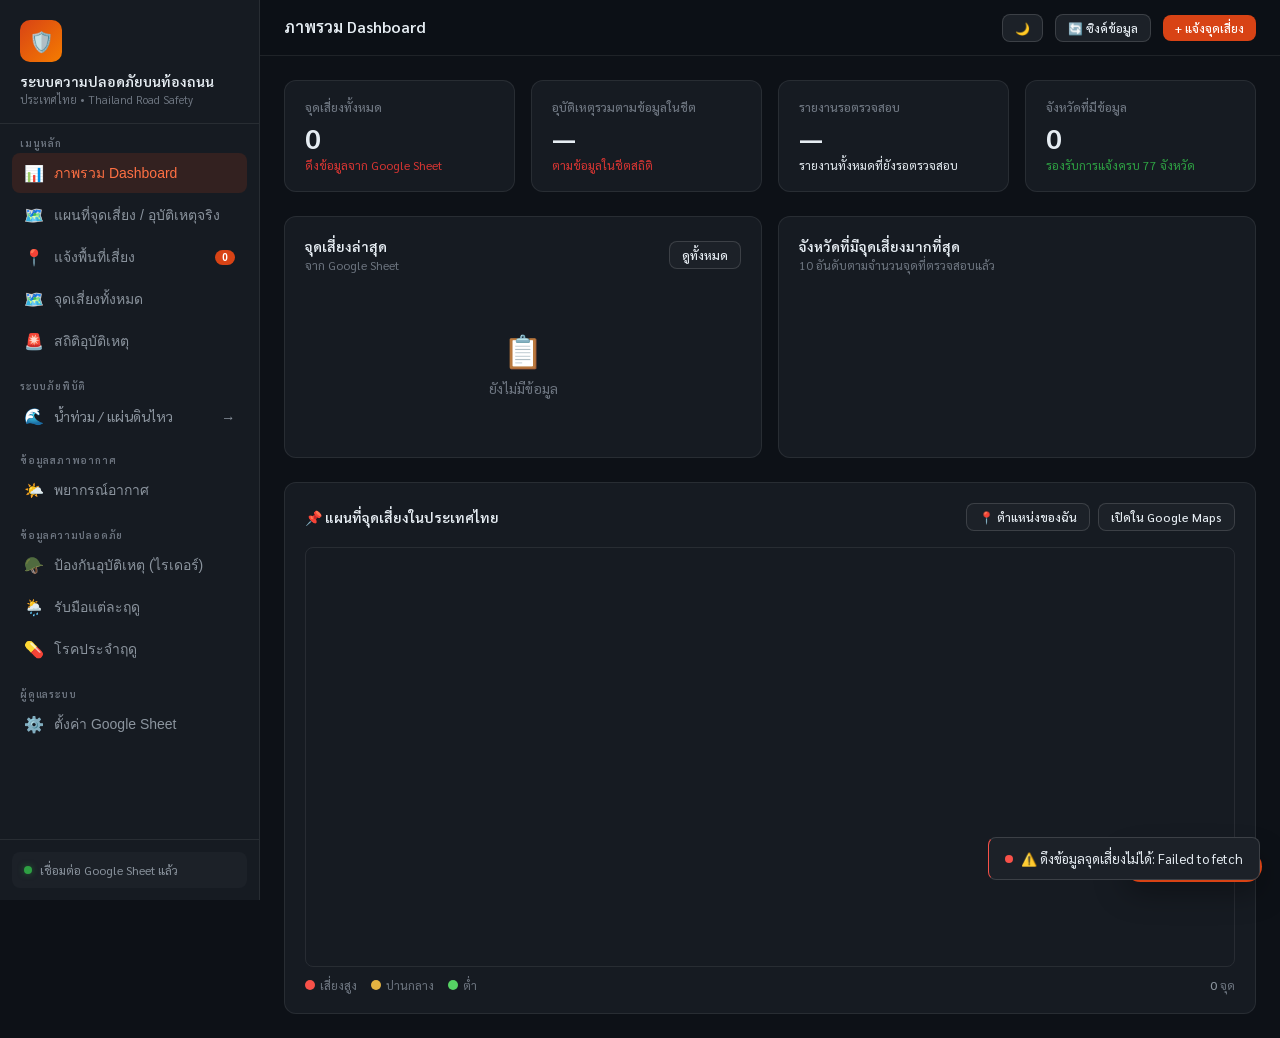
==== index.html @ 6d81f230 "Compact map layer panel and collapse it initially on phones" ====
<html lang="th">
<head>
<meta charset="UTF-8">
<meta name="referrer" content="strict-origin-when-cross-origin">
<meta name="viewport" content="width=device-width, initial-scale=1.0">
<title>ระบบความปลอดภัยบนท้องถนน - ประเทศไทย</title>

<!-- ===== PWA ===== -->
<link rel="manifest" href="manifest.json">
<meta name="theme-color" content="#D84315">
<meta name="mobile-web-app-capable" content="yes">
<link rel="icon" type="image/png" sizes="192x192" href="icon-192.png">
<link rel="icon" type="image/png" sizes="512x512" href="icon-512.png">
<!-- iOS: ทำให้เปิดแบบ standalone ไม่มีแถบ Safari -->
<meta name="apple-mobile-web-app-capable" content="yes">
<meta name="apple-mobile-web-app-status-bar-style" content="black-translucent">
<meta name="apple-mobile-web-app-title" content="Road Safety Thailand">
<link rel="apple-touch-icon" href="icon-192.png">

<link href="https://fonts.googleapis.com/css2?family=Noto+Sans+Thai:wght@300;400;500;600;700&family=Sarabun:wght@300;400;500;600;700&display=swap" rel="stylesheet">
<link rel="stylesheet" href="https://cdnjs.cloudflare.com/ajax/libs/leaflet/1.9.4/leaflet.min.css"/>
<script src="https://cdnjs.cloudflare.com/ajax/libs/leaflet/1.9.4/leaflet.min.js"></script>
<style>
  :root {
    --primary: #D84315;
    --primary-dark: #B71C1C;
    --primary-light: #FF7043;
    --accent: #F57C00;
    --accent-light: #FFB74D;
    --bg: #0D1117;
    --bg2: #161B22;
    --bg3: #1C2128;
    --bg4: #21262D;
    --border: rgba(255,255,255,0.08);
    --border2: rgba(255,255,255,0.14);
    --text: #E6EDF3;
    --text2: #8B949E;
    --text3: #6E7681;
    --success: #2EA043;
    --warning: #D29922;
    --danger: #DA3633;
    --info: #1F6FEB;
    --radius: 12px;
    --radius-sm: 8px;
    --shadow: 0 8px 32px rgba(0,0,0,0.4);
  }

  * { margin: 0; padding: 0; box-sizing: border-box; }

  body {
    font-family: 'Sarabun', 'Noto Sans Thai', sans-serif;
    background: var(--bg);
    color: var(--text);
    min-height: 100vh;
    font-size: 15px;
  }

  /* ===== SIDEBAR ===== */
  .sidebar {
    position: fixed;
    left: 0; top: 0; bottom: 0;
    width: 260px;
    background: var(--bg2);
    border-right: 1px solid var(--border);
    display: flex;
    flex-direction: column;
    z-index: 2000;
    transition: transform 0.3s;
  }

  .logo-area {
    padding: 20px 20px 16px;
    border-bottom: 1px solid var(--border);
  }

  .logo-icon {
    width: 42px; height: 42px;
    background: linear-gradient(135deg, var(--primary), var(--accent));
    border-radius: 10px;
    display: flex; align-items: center; justify-content: center;
    font-size: 20px;
    margin-bottom: 10px;
  }

  .logo-title {
    font-size: 14px;
    font-weight: 600;
    color: var(--text);
    line-height: 1.3;
  }

  .logo-sub {
    font-size: 11px;
    color: var(--text3);
    margin-top: 2px;
  }

  .nav-section {
    padding: 12px 12px 4px;
  }

  .nav-label {
    font-size: 10px;
    font-weight: 600;
    color: var(--text3);
    text-transform: uppercase;
    letter-spacing: 0.08em;
    padding: 0 8px;
    margin-bottom: 4px;
  }

  .nav-item {
    display: flex;
    align-items: center;
    gap: 10px;
    padding: 9px 12px;
    border-radius: var(--radius-sm);
    cursor: pointer;
    color: var(--text2);
    font-size: 14px;
    font-weight: 400;
    transition: all 0.15s;
    margin-bottom: 2px;
    border: none;
    background: none;
    width: 100%;
    text-align: left;
  }

  .nav-item:hover { background: var(--bg3); color: var(--text); }

  .nav-item.active {
    background: rgba(216, 67, 21, 0.15);
    color: var(--primary-light);
    font-weight: 500;
  }

  .nav-item .nav-icon { font-size: 16px; min-width: 20px; text-align: center; }

  .nav-badge {
    margin-left: auto;
    background: var(--primary);
    color: white;
    font-size: 10px;
    font-weight: 600;
    padding: 2px 7px;
    border-radius: 10px;
    min-width: 20px;
    text-align: center;
  }

  .sidebar-footer {
    margin-top: auto;
    padding: 12px;
    border-top: 1px solid var(--border);
  }

  .gs-status {
    display: flex;
    align-items: center;
    gap: 8px;
    padding: 10px 12px;
    background: var(--bg3);
    border-radius: var(--radius-sm);
    font-size: 12px;
    color: var(--text2);
  }

  .gs-dot {
    width: 8px; height: 8px;
    border-radius: 50%;
    background: var(--text3);
    flex-shrink: 0;
  }
  .gs-dot.connected { background: var(--success); box-shadow: 0 0 6px rgba(46,160,67,0.5); }
  .gs-dot.error { background: var(--danger); }

  /* ===== MAIN CONTENT ===== */
  .main {
    margin-left: 260px;
    min-height: 100vh;
    display: flex;
    flex-direction: column;
  }

  .topbar {
    position: sticky; top: 0;
    background: rgba(13,17,23,0.95);
    backdrop-filter: blur(8px);
    border-bottom: 1px solid var(--border);
    padding: 0 24px;
    height: 56px;
    display: flex;
    align-items: center;
    justify-content: space-between;
    z-index: 1000;
  }

  .page-title {
    font-size: 16px;
    font-weight: 600;
    color: var(--text);
  }

  .topbar-right {
    display: flex; align-items: center; gap: 12px;
  }

  .btn {
    display: inline-flex; align-items: center; gap: 6px;
    padding: 7px 16px;
    border-radius: var(--radius-sm);
    font-size: 13px;
    font-weight: 500;
    cursor: pointer;
    border: none;
    transition: all 0.15s;
    font-family: inherit;
    text-decoration: none;
  }

  .btn-primary {
    background: var(--primary);
    color: white;
  }
  .btn-primary:hover { background: var(--primary-dark); }

  .btn-secondary {
    background: var(--bg3);
    color: var(--text);
    border: 1px solid var(--border2);
  }
  .btn-secondary:hover { background: var(--bg4); }

  .btn-success {
    background: var(--success);
    color: white;
  }
  .btn-success:hover { background: #238636; }

  .btn-sm { padding: 5px 12px; font-size: 12px; }

  .content {
    flex: 1;
    padding: 24px;
  }

  /* ===== CARDS ===== */
  .card {
    background: var(--bg2);
    border: 1px solid var(--border);
    border-radius: var(--radius);
    padding: 20px;
  }

  .card-header {
    display: flex; align-items: center; justify-content: space-between;
    margin-bottom: 16px;
  }

  .card-title {
    font-size: 14px;
    font-weight: 600;
    color: var(--text);
  }

  .card-sub {
    font-size: 12px;
    color: var(--text3);
    margin-top: 2px;
  }

  /* ===== STAT CARDS ===== */
  .stat-grid {
    display: grid;
    grid-template-columns: repeat(4, 1fr);
    gap: 16px;
    margin-bottom: 24px;
  }

  .stat-card {
    background: var(--bg2);
    border: 1px solid var(--border);
    border-radius: var(--radius);
    padding: 18px 20px;
  }

  .stat-label {
    font-size: 12px;
    color: var(--text3);
    margin-bottom: 8px;
    font-weight: 500;
  }

  .stat-value {
    font-size: 28px;
    font-weight: 700;
    color: var(--text);
    line-height: 1;
    margin-bottom: 6px;
  }

  .stat-change {
    font-size: 12px;
    display: flex; align-items: center; gap: 4px;
  }

  .stat-change.up { color: var(--danger); }
  .stat-change.down { color: var(--success); }

  /* ===== TABLES ===== */
  .table-wrap { overflow-x: auto; }

  table {
    width: 100%;
    border-collapse: collapse;
    font-size: 13px;
  }

  thead tr {
    border-bottom: 1px solid var(--border2);
  }

  th {
    text-align: left;
    padding: 10px 12px;
    font-size: 11px;
    font-weight: 600;
    color: var(--text3);
    text-transform: uppercase;
    letter-spacing: 0.05em;
    white-space: nowrap;
  }

  td {
    padding: 12px 12px;
    border-bottom: 1px solid var(--border);
    color: var(--text2);
    vertical-align: middle;
  }

  tr:last-child td { border-bottom: none; }
  tr:hover td { background: rgba(255,255,255,0.02); }

  /* ===== BADGES ===== */
  .badge {
    display: inline-flex; align-items: center;
    padding: 3px 10px;
    border-radius: 20px;
    font-size: 11px;
    font-weight: 600;
  }

  .badge-danger { background: rgba(218,54,51,0.15); color: #F85149; }
  .badge-warning { background: rgba(210,153,34,0.15); color: #E3B341; }
  .badge-success { background: rgba(46,160,67,0.15); color: #56D364; }
  .badge-info { background: rgba(31,111,235,0.15); color: #58A6FF; }
  .badge-gray { background: rgba(255,255,255,0.08); color: var(--text2); }

  /* ===== FORMS ===== */
  .form-grid {
    display: grid;
    grid-template-columns: 1fr 1fr;
    gap: 16px;
  }

  .form-group { display: flex; flex-direction: column; gap: 6px; }
  .form-group.full { grid-column: 1 / -1; }

  label {
    font-size: 12px;
    font-weight: 600;
    color: var(--text2);
  }

  input, select, textarea {
    background: var(--bg3);
    border: 1px solid var(--border2);
    border-radius: var(--radius-sm);
    color: var(--text);
    padding: 9px 12px;
    font-size: 13px;
    font-family: inherit;
    outline: none;
    transition: border-color 0.15s;
  }

  input:focus, select:focus, textarea:focus {
    border-color: var(--primary-light);
  }

  input::placeholder, textarea::placeholder { color: var(--text3); }

  select option { background: var(--bg3); }

  textarea { resize: vertical; min-height: 80px; }

  /* ===== MAP LINK ===== */
  .map-link {
    display: inline-flex; align-items: center; gap: 4px;
    color: var(--info);
    font-size: 12px;
    text-decoration: none;
    cursor: pointer;
  }
  .map-link:hover { text-decoration: underline; }

  /* ===== TABS ===== */
  .tabs {
    display: flex; gap: 4px;
    border-bottom: 1px solid var(--border);
    margin-bottom: 20px;
  }

  .tab {
    padding: 8px 16px;
    font-size: 13px;
    font-weight: 500;
    color: var(--text3);
    cursor: pointer;
    border-bottom: 2px solid transparent;
    transition: all 0.15s;
    border: none;
    background: none;
    font-family: inherit;
    margin-bottom: -1px;
  }

  .tab:hover { color: var(--text2); }
  .tab.active { color: var(--primary-light); border-bottom-color: var(--primary-light); }

  /* ===== PAGE SECTIONS ===== */
  .section { display: none; }
  .section.active { display: block; }

  /* ===== WEATHER WIDGET ===== */
  .weather-grid {
    display: grid;
    grid-template-columns: 1fr 1fr;
    gap: 16px;
    margin-bottom: 24px;
  }

  .weather-main {
    background: linear-gradient(135deg, #1a3a6b 0%, #0d2340 100%);
    border: 1px solid rgba(88,166,255,0.2);
    border-radius: var(--radius);
    padding: 24px;
  }

  .weather-province {
    font-size: 12px;
    color: #58A6FF;
    margin-bottom: 4px;
    font-weight: 600;
  }

  .weather-temp {
    font-size: 52px;
    font-weight: 700;
    line-height: 1;
    margin-bottom: 4px;
  }

  .weather-desc {
    font-size: 14px;
    color: var(--text2);
    margin-bottom: 16px;
  }

  .weather-details {
    display: grid;
    grid-template-columns: repeat(3, 1fr);
    gap: 12px;
  }

  .weather-detail-item {
    background: rgba(255,255,255,0.06);
    border-radius: 8px;
    padding: 10px;
  }

  .wdi-label { font-size: 11px; color: var(--text3); margin-bottom: 4px; }
  .wdi-val { font-size: 16px; font-weight: 600; color: var(--text); }

  .forecast-card {
    background: var(--bg2);
    border: 1px solid var(--border);
    border-radius: var(--radius);
    padding: 20px;
  }

  .forecast-title {
    font-size: 13px; font-weight: 600; color: var(--text); margin-bottom: 14px;
  }

  .forecast-row {
    display: flex; align-items: center;
    padding: 8px 0;
    border-bottom: 1px solid var(--border);
    font-size: 13px;
    gap: 12px;
  }
  .forecast-row:last-child { border-bottom: none; }
  .forecast-day { width: 60px; color: var(--text2); font-weight: 500; }
  .forecast-icon { font-size: 18px; }
  .forecast-desc { flex: 1; color: var(--text3); font-size: 12px; }
  .forecast-temps { margin-left: auto; font-weight: 600; font-size: 13px; }
  .forecast-lo { color: var(--text3); font-weight: 400; margin-left: 6px; }

  /* ===== RISK LEVEL BARS ===== */
  .risk-bar-container {
    display: flex; align-items: center; gap: 12px;
    margin: 6px 0;
  }
  .risk-bar-label { font-size: 12px; color: var(--text2); min-width: 80px; }
  .risk-bar-track {
    flex: 1; height: 6px;
    background: var(--bg4);
    border-radius: 3px;
    overflow: hidden;
  }
  .risk-bar-fill {
    height: 100%;
    border-radius: 3px;
    transition: width 0.6s ease;
  }
  .risk-bar-val { font-size: 12px; font-weight: 600; color: var(--text2); min-width: 30px; text-align: right; }

  /* ===== PROVINCE FILTER ===== */
  .filter-row {
    display: flex; gap: 10px; align-items: center;
    margin-bottom: 16px;
    flex-wrap: wrap;
  }

  .filter-row select, .filter-row input {
    padding: 7px 12px;
    font-size: 13px;
  }

  /* ===== MODALS ===== */
  .modal-overlay {
    display: none;
    position: fixed; inset: 0;
    background: rgba(0,0,0,0.7);
    z-index: 3000;
    align-items: center;
    justify-content: center;
  }
  .modal-overlay.show { display: flex; }

  .modal {
    background: var(--bg2);
    border: 1px solid var(--border2);
    border-radius: var(--radius);
    padding: 28px;
    width: 90%;
    max-width: 560px;
    max-height: 90vh;
    overflow-y: auto;
  }

  .modal-title {
    font-size: 16px; font-weight: 600; color: var(--text);
    margin-bottom: 20px;
    display: flex; align-items: center; gap: 8px;
  }

  .modal-footer {
    display: flex; gap: 10px; justify-content: flex-end;
    margin-top: 20px; padding-top: 16px;
    border-top: 1px solid var(--border);
  }

  /* ===== SETUP ===== */
  .setup-card {
    max-width: 560px; margin: 60px auto;
    background: var(--bg2);
    border: 1px solid var(--border);
    border-radius: var(--radius);
    padding: 32px;
  }

  .setup-title { font-size: 20px; font-weight: 700; color: var(--text); margin-bottom: 6px; }
  .setup-sub { font-size: 14px; color: var(--text3); margin-bottom: 24px; }

  .setup-step {
    display: flex; gap: 12px;
    background: var(--bg3);
    border-radius: var(--radius-sm);
    padding: 14px;
    margin-bottom: 12px;
    font-size: 13px;
    color: var(--text2);
    line-height: 1.5;
  }

  .setup-step-num {
    min-width: 24px; height: 24px;
    background: var(--primary);
    border-radius: 50%;
    color: white;
    font-size: 12px;
    font-weight: 700;
    display: flex; align-items: center; justify-content: center;
  }

  /* ===== GRID LAYOUT ===== */
  .grid-2 { display: grid; grid-template-columns: 1fr 1fr; gap: 16px; }
  .grid-3 { display: grid; grid-template-columns: repeat(3, 1fr); gap: 16px; }

  /* ===== SEASON CARDS ===== */
  .season-grid {
    display: grid; grid-template-columns: repeat(3, 1fr); gap: 16px;
  }

  .season-card {
    border-radius: var(--radius);
    padding: 20px;
    border: 1px solid;
    position: relative;
    overflow: hidden;
  }

  .season-card::before {
    content: '';
    position: absolute;
    top: -20px; right: -20px;
    width: 80px; height: 80px;
    border-radius: 50%;
    opacity: 0.12;
  }

  .season-card.hot { border-color: rgba(255,87,34,0.3); background: rgba(255,87,34,0.05); }
  .season-card.hot::before { background: #FF5722; }

  .season-card.rain { border-color: rgba(33,150,243,0.3); background: rgba(33,150,243,0.05); }
  .season-card.rain::before { background: #2196F3; }

  .season-card.cold { border-color: rgba(158,198,255,0.3); background: rgba(158,198,255,0.05); }
  .season-card.cold::before { background: #90CAF9; }

  .season-icon { font-size: 28px; margin-bottom: 10px; }
  .season-name { font-size: 16px; font-weight: 700; margin-bottom: 4px; }
  .season-months { font-size: 12px; color: var(--text3); margin-bottom: 14px; }
  .season-tips { list-style: none; }
  .season-tips li {
    font-size: 13px; color: var(--text2);
    padding: 4px 0;
    display: flex; align-items: flex-start; gap: 6px;
  }
  .season-tips li::before { content: '›'; color: var(--accent-light); flex-shrink: 0; font-weight: 700; }

  /* ===== DISEASE CARDS ===== */
  .disease-list { display: flex; flex-direction: column; gap: 12px; }

  .disease-item {
    background: var(--bg3);
    border: 1px solid var(--border);
    border-radius: var(--radius-sm);
    padding: 14px 16px;
    display: flex; gap: 14px; align-items: flex-start;
  }

  .disease-icon {
    font-size: 24px;
    min-width: 36px;
    text-align: center;
  }

  .disease-name { font-size: 14px; font-weight: 600; color: var(--text); margin-bottom: 4px; }
  .disease-desc { font-size: 12px; color: var(--text3); line-height: 1.5; margin-bottom: 8px; }
  .disease-pills { display: flex; gap: 6px; flex-wrap: wrap; }
  .disease-pill {
    font-size: 11px;
    padding: 2px 9px;
    border-radius: 20px;
    font-weight: 500;
  }
  .dp-prevent { background: rgba(46,160,67,0.12); color: #56D364; }
  .dp-treat { background: rgba(31,111,235,0.12); color: #58A6FF; }

  /* ===== PREVENTION ===== */
  .prevention-grid {
    display: grid; grid-template-columns: repeat(2, 1fr); gap: 16px;
  }

  .prevention-card {
    background: var(--bg3);
    border: 1px solid var(--border);
    border-radius: var(--radius);
    padding: 18px;
  }

  .prev-icon { font-size: 28px; margin-bottom: 10px; }
  .prev-title { font-size: 14px; font-weight: 600; color: var(--text); margin-bottom: 10px; }
  .prev-list { list-style: none; }
  .prev-list li {
    font-size: 13px; color: var(--text2); padding: 4px 0;
    border-bottom: 1px solid var(--border);
    display: flex; gap: 8px; align-items: flex-start;
  }
  .prev-list li:last-child { border-bottom: none; }
  .prev-list li span { flex: 1; }

  /* ===== LOADING / TOAST ===== */
  .toast {
    position: fixed; bottom: 20px; right: 20px;
    background: var(--bg3);
    border: 1px solid var(--border2);
    border-radius: var(--radius-sm);
    padding: 12px 16px;
    font-size: 13px;
    z-index: 9999;
    display: flex; align-items: center; gap: 8px;
    animation: toastIn 0.3s ease;
    max-width: 320px;
  }

  @keyframes toastIn {
    from { opacity: 0; transform: translateY(20px); }
    to { opacity: 1; transform: translateY(0); }
  }

  .config-area {
    background: var(--bg3);
    border: 1px solid var(--border);
    border-radius: var(--radius-sm);
    padding: 14px 16px;
    margin-bottom: 16px;
    font-size: 13px;
    color: var(--text2);
  }

  .config-area code {
    background: var(--bg4);
    padding: 2px 6px;
    border-radius: 4px;
    font-family: monospace;
    font-size: 12px;
    color: var(--accent-light);
  }

  .divider {
    height: 1px;
    background: var(--border);
    margin: 20px 0;
  }

  /* ===== RESPONSIVE ===== */
  @media (max-width: 900px) {
    .sidebar { transform: translateX(-100%); }
    .sidebar.open { transform: translateX(0); }
    .main { margin-left: 0; }
    .stat-grid { grid-template-columns: repeat(2,1fr); }
    .season-grid { grid-template-columns: 1fr; }
    .prevention-grid { grid-column: 1fr; }
    .weather-grid { grid-template-columns: 1fr; }
    .form-grid { grid-template-columns: 1fr; }
    .grid-2 { grid-template-columns: 1fr; }
  }

  @media (max-width: 600px) {
    .stat-grid { grid-template-columns: 1fr 1fr; }
    .content { padding: 16px; }
  }

  .empty-state {
    text-align: center;
    padding: 40px;
    color: var(--text3);
  }
  .empty-state .ei { font-size: 32px; margin-bottom: 8px; }
  .empty-state .et { font-size: 14px; }

  .risk-high { color: #F85149; }
  .risk-med { color: #E3B341; }
  .risk-low { color: #56D364; }

  .img-placeholder {
    width: 100%; height: 120px;
    background: var(--bg4);
    border-radius: var(--radius-sm);
    display: flex; align-items: center; justify-content: center;
    color: var(--text3);
    font-size: 12px;
    border: 1px dashed var(--border2);
    cursor: pointer;
    transition: background 0.15s;
  }
  .img-placeholder:hover { background: var(--bg3); }

  .api-note {
    background: rgba(31,111,235,0.08);
    border: 1px solid rgba(88,166,255,0.2);
    border-radius: var(--radius-sm);
    padding: 12px 14px;
    font-size: 12px;
    color: #58A6FF;
    margin-bottom: 16px;
    line-height: 1.6;
  }

  .hamburger {
    display: none;
    background: none;
    border: none;
    color: var(--text);
    font-size: 20px;
    cursor: pointer;
    padding: 4px 8px;
  }

  /* ===== LEAFLET OVERRIDES ===== */
  .leaflet-container { background: #1a2332 !important; font-family: 'Sarabun', sans-serif !important; }
  .leaflet-control-zoom a { background: var(--bg2) !important; color: var(--text2) !important; border-color: var(--border2) !important; }
  .leaflet-control-zoom a:hover { background: var(--bg3) !important; color: var(--text) !important; }
  .leaflet-control-attribution { background: rgba(13,17,23,0.7) !important; color: var(--text3) !important; font-size: 10px !important; }
  .leaflet-popup-content-wrapper { background: var(--bg2) !important; border: 1px solid var(--border2) !important; border-radius: var(--radius-sm) !important; box-shadow: none !important; color: var(--text2) !important; }
  .leaflet-popup-tip-container { display: none; }
  .leaflet-control-layers { background: var(--bg2) !important; border: 1px solid var(--border2) !important; color: var(--text) !important; }
  .leaflet-control-layers-toggle { filter: invert(0.85); }
  .leaflet-control-layers label { color: var(--text2) !important; font-size: 12px !important; }

  @keyframes rptSpin { to { transform: rotate(360deg); } }

  @media (max-width: 900px) { .hamburger { display: flex; } }

  /* ===== LIGHT THEME ===== */
  body.light-theme {
    --bg: #F4F5F7;
    --bg2: #FFFFFF;
    --bg3: #F0F1F4;
    --bg4: #E6E8EC;
    --border: rgba(15,20,25,0.09);
    --border2: rgba(15,20,25,0.15);
    --text: #1C2128;
    --text2: #57606A;
    --text3: #7A828C;
  }
  body.light-theme .leaflet-container { background: #E9ECEF !important; }
  body.light-theme .topbar { background: rgba(244,245,247,0.95) !important; }

  /* ===== ACCIDENTS LOADING STATE ===== */
  .skeleton {
    background: linear-gradient(90deg, var(--bg3) 25%, var(--bg4) 50%, var(--bg3) 75%);
    background-size: 200% 100%;
    animation: shimmer 1.5s infinite;
    border-radius: 4px;
    height: 16px;
  }
  @keyframes shimmer {
    0% { background-position: 200% 0; }
    100% { background-position: -200% 0; }
  }
body.incident-map-active .content {padding:0}
body.incident-map-active {overflow:hidden}
#page-incidentmap {position:relative;height:calc(100dvh - 56px)}
#incidentMap {height:100%;width:100%;background:var(--bg3)}
.incident-panel {position:absolute;top:12px;right:12px;width:310px;max-width:calc(100% - 70px);max-height:calc(100% - 30px);overflow:auto;z-index:800;background:var(--bg2);color:var(--text);border:1px solid var(--border2);border-radius:12px;padding:14px;box-shadow:var(--shadow);font-size:13px}
.incident-panel summary {cursor:pointer;font-weight:600;padding:4px 0}
.incident-panel label {display:block;margin:14px 0;cursor:pointer}
.incident-panel input {margin-right:8px;accent-color:var(--primary)}
.incident-panel p {font-size:12px;line-height:1.6;margin:8px 0;color:var(--text2)}
.incident-panel button {margin:3px 0}
.incident-pin {width:36px;height:36px;border:3px solid white;border-radius:50%;display:grid;place-items:center;font:bold 14px Sarabun,sans-serif;box-shadow:0 2px 8px #0008}
.incident-swatch {display:inline-block;width:12px;height:12px;border:1px solid #999;border-radius:50%;margin-right:6px}
.incident-popup {font-family:Sarabun,sans-serif;max-height:320px;overflow:auto;color:#161b22}
.incident-popup p {margin:8px 0;white-space:pre-wrap;overflow-wrap:anywhere}
.incident-popup details {border-top:1px solid #ddd;padding:8px 0}
.incident-popup summary {cursor:pointer;font-weight:600}
.incident-panel:not([open]){width:fit-content;padding:8px 12px}
.incident-panel:not([open])>summary{white-space:nowrap}
@media(max-width:600px){
body.incident-map-active .topbar-right .btn-primary{display:none}
.incident-panel{top:8px;right:8px;width:230px;padding:10px;max-height:45dvh}
.incident-panel summary{font-size:13px}
.incident-panel label{display:flex;align-items:center;min-height:44px;margin:2px 0;font-size:12px}
.incident-panel input{flex-shrink:0}
.incident-panel p{font-size:11px;margin:5px 0}
.incident-panel .btn{font-size:12px;padding:8px 10px}
.incident-panel:not([open]){padding:6px 10px}
}


.community-dialog{width:min(560px,calc(100% - 24px));max-height:88dvh;overflow:auto;border:1px solid var(--border2);border-radius:16px;padding:20px;background:var(--bg2);color:var(--text);box-shadow:var(--shadow)}
.community-dialog::backdrop{background:#0008}.community-heading{display:flex;align-items:center;justify-content:space-between;gap:12px}.community-heading h2{font-size:20px;margin:0}.community-heading button{background:transparent;border:0;color:inherit;font-size:22px;cursor:pointer}
.community-dialog p{font-size:13px;line-height:1.6}.community-dialog label{display:block;margin:12px 0;font-size:14px}.community-dialog input,.community-dialog select,.community-dialog textarea{width:100%;box-sizing:border-box;padding:10px;border:1px solid var(--border2);border-radius:8px;background:var(--bg3);color:var(--text);font:inherit;margin-top:5px}.community-dialog textarea{min-height:75px;resize:vertical}.community-grid{display:grid;grid-template-columns:1fr 1fr;gap:12px}
#roadChatLaunch{position:fixed;right:18px;bottom:18px;z-index:900;border-radius:30px;box-shadow:var(--shadow)}.chat-dialog{width:min(420px,calc(100% - 24px))}#roadChatMessages{height:240px;overflow:auto;margin:12px 0;padding:10px;background:var(--bg3);border-radius:10px}.chat-message{border-bottom:1px solid var(--border2);padding:10px 0;white-space:pre-wrap;overflow-wrap:anywhere}.chat-message small{display:block;color:var(--text2)}

</style>

<script>
window.IS_GAS = (typeof google !== 'undefined' && !!google.script);

function apiGet(sheetName) {
  return new Promise((resolve, reject) => {
    if (window.IS_GAS) {
      google.script.run
        .withSuccessHandler(r => {
          try { resolve(typeof r === 'string' ? JSON.parse(r) : r); }
          catch(e) { reject(e); }
        })
        .withFailureHandler(err => reject(err))
        .apiGetData(sheetName || 'zones');
    } else {
      const url = (localStorage.getItem('gsUrl') || DEFAULT_GS_URL || '').trim();
      if (!url) return reject(new Error('No API URL set'));
      fetch(url + '?sheet=' + (sheetName || 'zones'))
        .then(r => r.json()).then(resolve).catch(reject);
    }
  });
}

function apiPost(payload) {
  if (['localhost', '127.0.0.1'].includes(location.hostname) || location.protocol === 'file:') {
    return Promise.reject(new Error('โหมดทดสอบในเครื่อง: ปิดการส่งข้อมูลจริง'));
  }
  return new Promise((resolve, reject) => {
    if (window.IS_GAS) {
      google.script.run
        .withSuccessHandler(r => {
          try { resolve(typeof r === 'string' ? JSON.parse(r) : r); }
          catch(e) { reject(e); }
        })
        .withFailureHandler(err => reject(err))
        .apiPostReport(JSON.stringify(payload));
    } else {
      const url = (localStorage.getItem('gsUrl') || DEFAULT_GS_URL || '').trim();
      if (!url) return reject(new Error('No API URL set'));
      fetch(url, {
        method: 'POST',
        body: JSON.stringify(payload),
        redirect: 'follow',
        headers: { 'Content-Type': 'text/plain;charset=utf-8' }
      })
        .then(r => r.json()).then(resolve).catch(reject);
    }
  });
}
</script>
</head>
<body>
<script>
if (location.protocol === 'file:') {
  window.addEventListener('DOMContentLoaded', () => {
    const note=document.createElement('div');
    note.textContent='กรุณาเปิดผ่าน START-PREVIEW.cmd ในชุดไฟล์ทดสอบ เพื่อให้แผนที่ส่งที่อยู่เว็บต้นทางได้';
    note.style.cssText='position:fixed;bottom:0;left:0;right:0;z-index:10000;padding:16px;background:#7c2d12;color:white;text-align:center';
    document.body.appendChild(note);
  });
}
</script>

<!-- SIDEBAR -->
<aside class="sidebar" id="sidebar">
  <div class="logo-area">
    <div class="logo-icon">🛡️</div>
    <div class="logo-title">ระบบความปลอดภัยบนท้องถนน</div>
    <div class="logo-sub">ประเทศไทย • Thailand Road Safety</div>
  </div>

  <div class="nav-section">
    <div class="nav-label">เมนูหลัก</div>
    <button class="nav-item active" onclick="showPage('dashboard')">
      <span class="nav-icon">📊</span> ภาพรวม Dashboard
    </button>
    <button class="nav-item" onclick="showPage('incidentmap')"><span class="nav-icon">🗺️</span> แผนที่จุดเสี่ยง / อุบัติเหตุจริง</button>
    <button class="nav-item" onclick="showPage('report')">
      <span class="nav-icon">📍</span> แจ้งพื้นที่เสี่ยง
      <span class="nav-badge" id="pendingBadge">0</span>
    </button>
    <button class="nav-item" onclick="showPage('zones')">
      <span class="nav-icon">🗺️</span> จุดเสี่ยงทั้งหมด
    </button>
    <button class="nav-item" onclick="showPage('accidents')">
      <span class="nav-icon">🚨</span> สถิติอุบัติเหตุ
    </button>
  </div>

  <div class="nav-section">
    <div class="nav-label">ระบบภัยพิบัติ</div>
    <a class="nav-item" href="disaster/index.html" style="text-decoration:none" id="disasterLink">
      <span class="nav-icon" aria-hidden="true">🌊</span> น้ำท่วม / แผ่นดินไหว
      <span aria-hidden="true" style="margin-left:auto">→</span>
    </a>
  </div>

  <div class="nav-section">
    <div class="nav-label">ข้อมูลสภาพอากาศ</div>
    <button class="nav-item" onclick="showPage('weather')">
      <span class="nav-icon">🌤️</span> พยากรณ์อากาศ
    </button>
  </div>

  <div class="nav-section">
    <div class="nav-label">ข้อมูลความปลอดภัย</div>
    <button class="nav-item" onclick="showPage('prevention')">
      <span class="nav-icon">🪖</span> ป้องกันอุบัติเหตุ (ไรเดอร์)
    </button>
    <button class="nav-item" onclick="showPage('seasons')">
      <span class="nav-icon">🌦️</span> รับมือแต่ละฤดู
    </button>
    <button class="nav-item" onclick="showPage('disease')">
      <span class="nav-icon">💊</span> โรคประจำฤดู
    </button>
  </div>

  <div class="nav-section">
    <div class="nav-label">ผู้ดูแลระบบ</div>
    <button class="nav-item" onclick="showPage('settings')">
      <span class="nav-icon">⚙️</span> ตั้งค่า Google Sheet
    </button>
  </div>

  <div class="sidebar-footer">
    <div class="gs-status">
      <div class="gs-dot" id="gsDot"></div>
      <span id="gsStatusText">ยังไม่ได้เชื่อมต่อ Google Sheet</span>
    </div>
  </div>
</aside>

<!-- MAIN -->
<div class="main">
  <header class="topbar">
    <div style="display:flex;align-items:center;gap:12px">
      <button class="hamburger" onclick="toggleSidebar()">☰</button>
      <div style="display:flex;flex-direction:column;line-height:1.3">
        <span class="page-title" id="pageTitle">ภาพรวม Dashboard</span>
        <span id="lastSyncTime" style="font-size:10px;color:var(--text3)"></span>
      </div>
    </div>
    <div class="topbar-right">
      <button class="btn btn-secondary btn-sm" id="themeToggleBtn" onclick="toggleTheme()" title="สลับธีมสว่าง/มืด">🌙</button>
      <button class="btn btn-secondary btn-sm" id="pwaInstallBtn" onclick="installPWA()" style="display:none">📲 ติดตั้งแอป</button>
      <button class="btn btn-secondary btn-sm" onclick="syncData()">🔄 ซิงค์ข้อมูล</button>
      <button class="btn btn-primary btn-sm" onclick="showPage('report')">+ แจ้งจุดเสี่ยง</button>
    </div>
  </header>

  <div class="content">

<div class="section" id="page-incidentmap">
  <div id="incidentMap" aria-label="แผนที่จุดเสี่ยงและอุบัติเหตุจริง"></div>
  <details class="incident-panel" id="incidentLayerPanel" open>
    <summary>🗂️ ชั้นข้อมูล</summary>
    <label><input type="checkbox" id="incidentZonesToggle" checked onchange="renderIncidentMap()"> รายงานจุดเสี่ยง <span id="incidentZoneCount">0</span> จุด</label>
    <label><input type="checkbox" id="incidentEventsToggle" checked onchange="renderIncidentMap()"> อุบัติเหตุจริง <span id="incidentEventCount">0</span> ครั้ง</label>
    <button class="btn btn-primary" onclick="openIncidentEntry()">➕ บันทึกอุบัติเหตุจริง</button>
    <p id="incidentStatus" role="status">ยังไม่ได้โหลดข้อมูลอุบัติเหตุ</p>
    <button class="btn btn-secondary btn-sm" onclick="loadIncidentEvents()">🔄 โหลดอุบัติเหตุใหม่</button>
    <button class="btn btn-secondary btn-sm" onclick="fitIncidentMap()">ดูทุกจุดที่เปิดอยู่</button>
    <details style="margin-top:12px"><summary>สีระดับการบาดเจ็บ</summary><div id="incidentLegend"></div></details>
    <p style="margin-top:12px">หมุดกลม = อุบัติเหตุจริง ตัวเลข = จำนวนครั้ง<br>สี = ระดับสูงสุดของจุดนั้น<br>หมุดหยดน้ำ = รายงานจุดเสี่ยง</p>
    <p>จุดอุบัติเหตุรวมด้วยรหัสจุดเดียวกัน หรือพิกัดตรงกันเมื่อไม่มีรหัส ไม่รวมจุดใกล้กันโดยอัตโนมัติ</p>
  </details>
</div>

    <!-- ===== DASHBOARD ===== -->
    <div class="section active" id="page-dashboard">
      <div class="stat-grid">
        <div class="stat-card">
          <div class="stat-label">จุดเสี่ยงทั้งหมด</div>
          <div class="stat-value" id="totalZones">—</div>
          <div class="stat-change up" id="statZonesChange">ดึงข้อมูลจาก Google Sheet</div>
        </div>
        <div class="stat-card">
          <div class="stat-label">อุบัติเหตุรวมตามข้อมูลในชีต</div>
          <div class="stat-value" id="totalAccidents">—</div>
          <div class="stat-change up">ตามข้อมูลในชีตสถิติ</div>
        </div>
        <div class="stat-card">
          <div class="stat-label">รายงานรอตรวจสอบ</div>
          <div class="stat-value" id="pendingCount">—</div>
          <div class="stat-change">รายงานทั้งหมดที่ยังรอตรวจสอบ</div>
        </div>
        <div class="stat-card">
          <div class="stat-label">จังหวัดที่มีข้อมูล</div>
          <div class="stat-value" id="provinceDataCount">—</div>
          <div class="stat-change down">รองรับการแจ้งครบ 77 จังหวัด</div>
        </div>
      </div>

      <div class="grid-2" style="margin-bottom:24px">
        <div class="card">
          <div class="card-header">
            <div>
              <div class="card-title">จุดเสี่ยงล่าสุด</div>
              <div class="card-sub">จาก Google Sheet</div>
            </div>
            <button class="btn btn-secondary btn-sm" onclick="showPage('zones')">ดูทั้งหมด</button>
          </div>
          <div id="recentZonesList">
            <div class="empty-state">
              <div class="ei">📋</div>
              <div class="et">กำลังโหลดข้อมูล...</div>
            </div>
          </div>
        </div>

        <div class="card">
          <div class="card-header">
            <div>
              <div class="card-title">จังหวัดที่มีจุดเสี่ยงมากที่สุด</div>
              <div class="card-sub">10 อันดับตามจำนวนจุดที่ตรวจสอบแล้ว</div>
            </div>
          </div>
          <div id="riskBars">
            <div id="riskBarsContent"></div>
          </div>
        </div>
      </div>

      <div class="card">
        <div class="card-header">
          <div class="card-title">📌 แผนที่จุดเสี่ยงในประเทศไทย</div>
          <div style="display:flex;gap:8px;flex-wrap:wrap">
            <button class="btn btn-secondary btn-sm" onclick="locateMeOnDashboard()" id="dashLocateBtn">📍 ตำแหน่งของฉัน</button>
            <button class="btn btn-secondary btn-sm" onclick="openAllZonesInMaps()">เปิดใน Google Maps</button>
          </div>
        </div>
        <div style="position:relative;height:420px;border-radius:var(--radius-sm);overflow:hidden;border:1px solid var(--border)">
          <div id="dashboardMap" style="width:100%;height:100%"></div>
          <div id="dashboardMapEmpty" style="display:none;position:absolute;inset:0;background:rgba(13,17,23,0.85);align-items:center;justify-content:center;flex-direction:column;color:var(--text3);font-size:13px;text-align:center;padding:20px">
            <span style="font-size:36px;margin-bottom:8px">🗺️</span>
            <div>ยังไม่มีจุดเสี่ยงที่ตรวจสอบแล้ว</div>
            <div style="font-size:11px;margin-top:4px">เปลี่ยนสถานะใน Sheet "จุดเสี่ยง" เป็น "ตรวจสอบแล้ว"</div>
          </div>
        </div>
        <div style="margin-top:10px;display:flex;gap:14px;font-size:12px;color:var(--text3);align-items:center;flex-wrap:wrap">
          <span style="display:flex;align-items:center;gap:5px"><span style="width:10px;height:10px;border-radius:50%;background:#F85149"></span>เสี่ยงสูง</span>
          <span style="display:flex;align-items:center;gap:5px"><span style="width:10px;height:10px;border-radius:50%;background:#E3B341"></span>ปานกลาง</span>
          <span style="display:flex;align-items:center;gap:5px"><span style="width:10px;height:10px;border-radius:50%;background:#56D364"></span>ต่ำ</span>
          <span style="margin-left:auto"><span id="dashboardMapCount" style="font-weight:500;color:var(--text2)">0</span> จุด</span>
        </div>
      </div>
    </div>

    <!-- ===== REPORT FORM ===== -->
    <div class="section" id="page-report">
      <div style="max-width:700px">

        <div id="draftBanner" style="display:none;background:rgba(245,124,0,0.1);border:1px solid rgba(245,124,0,0.3);border-radius:var(--radius-sm);padding:10px 14px;margin-bottom:14px;font-size:13px;color:#FFB74D;align-items:center;gap:10px">
          <span>📝</span>
          <span style="flex:1">พบข้อมูลที่กรอกค้างไว้ก่อนหน้า — ต้องการกู้คืนไหม?</span>
          <button onclick="restoreDraft()" style="background:rgba(245,124,0,0.2);border:1px solid rgba(245,124,0,0.4);color:#FFB74D;padding:4px 12px;border-radius:5px;cursor:pointer;font-size:12px;font-family:inherit;font-weight:500">กู้คืน</button>
          <button onclick="discardDraft()" style="background:none;border:none;color:var(--text3);cursor:pointer;font-size:18px;line-height:1;padding:0 2px">×</button>
        </div>

        <div style="display:flex;align-items:center;gap:0;margin-bottom:18px">
          <div class="step-item" id="step1" style="display:flex;align-items:center;gap:8px;flex:1">
            <div id="step1Dot" style="width:28px;height:28px;border-radius:50%;background:var(--primary);display:flex;align-items:center;justify-content:center;font-size:12px;font-weight:700;color:white;flex-shrink:0;transition:all 0.2s">1</div>
            <div>
              <div style="font-size:12px;font-weight:600;color:var(--text)">เลือกตำแหน่ง</div>
              <div id="step1Sub" style="font-size:11px;color:var(--text3)">ยังไม่เลือก</div>
            </div>
          </div>
          <div style="flex:1;height:1px;background:var(--border2);margin:0 8px;max-width:40px"></div>
          <div style="display:flex;align-items:center;gap:8px;flex:1">
            <div id="step2Dot" style="width:28px;height:28px;border-radius:50%;background:var(--bg4);border:1px solid var(--border2);display:flex;align-items:center;justify-content:center;font-size:12px;font-weight:700;color:var(--text3);flex-shrink:0;transition:all 0.2s">2</div>
            <div>
              <div style="font-size:12px;font-weight:600;color:var(--text2)">รายละเอียด</div>
              <div id="step2Sub" style="font-size:11px;color:var(--text3)">กรอกข้อมูล</div>
            </div>
          </div>
          <div style="flex:1;height:1px;background:var(--border2);margin:0 8px;max-width:40px"></div>
          <div style="display:flex;align-items:center;gap:8px;flex:1">
            <div id="step3Dot" style="width:28px;height:28px;border-radius:50%;background:var(--bg4);border:1px solid var(--border2);display:flex;align-items:center;justify-content:center;font-size:12px;font-weight:700;color:var(--text3);flex-shrink:0;transition:all 0.2s">3</div>
            <div>
              <div style="font-size:12px;font-weight:600;color:var(--text2)">รูปภาพ</div>
              <div id="step3Sub" style="font-size:11px;color:var(--text3)">ไม่บังคับ</div>
            </div>
          </div>
        </div>

        <div class="api-note" style="margin-bottom:16px">
          💡 กด <strong>ตำแหน่งของฉัน</strong> เพื่อใช้ GPS อัตโนมัติ หรือ <strong>คลิกบนแผนที่</strong> เพื่อเลือกจุด — ระบบดึงที่อยู่ให้อัตโนมัติ
        </div>

        <div class="card" style="padding:0;margin-bottom:16px;overflow:hidden">
          <div style="padding:14px 18px 12px;border-bottom:1px solid var(--border);display:flex;align-items:center;justify-content:space-between;flex-wrap:wrap;gap:10px">
            <div style="font-size:13px;font-weight:600;color:var(--text);display:flex;align-items:center;gap:7px">
              <span style="width:6px;height:6px;background:var(--primary-light);border-radius:50%;display:inline-block"></span>
              ตำแหน่งจุดเสี่ยง <span style="font-size:11px;color:var(--text3);font-weight:400">(จำเป็น)</span>
            </div>
            <div style="display:flex;gap:8px;flex-wrap:wrap">
              <button class="btn btn-sm" style="background:rgba(216,67,21,0.13);color:var(--primary-light);border:1px solid rgba(216,67,21,0.3)" onclick="rptGetMyLocation()" id="rptLocateBtn">
                🎯 ตำแหน่งของฉัน
              </button>
              <button class="btn btn-secondary btn-sm" onclick="rptResetLocation()" id="rptResetBtn" style="display:none">↺ รีเซ็ต</button>
            </div>
          </div>
          <div style="position:relative;height:320px;background:var(--bg3)">
            <div id="rptMap" style="width:100%;height:100%"></div>
            <div id="rptMapHint" style="position:absolute;top:10px;left:50%;transform:translateX(-50%);background:rgba(13,17,23,0.88);border:1px solid var(--border2);border-radius:20px;padding:5px 14px;font-size:12px;color:var(--text2);pointer-events:none;z-index:1000;white-space:nowrap;transition:opacity 0.3s">คลิกบนแผนที่เพื่อปักหมุดตำแหน่ง</div>
            <button onclick="rptGetMyLocation()" style="position:absolute;bottom:12px;right:12px;z-index:1000;background:var(--bg2);border:1px solid var(--border2);border-radius:var(--radius-sm);padding:7px 12px;font-size:12px;color:var(--text2);cursor:pointer;font-family:inherit;font-weight:500;display:flex;align-items:center;gap:5px;transition:all 0.15s">⊕ ตำแหน่งปัจจุบัน</button>
          </div>
          <div style="padding:12px 18px;display:flex;align-items:center;gap:12px;flex-wrap:wrap;background:var(--bg3);border-top:1px solid var(--border)">
            <div style="display:flex;align-items:center;gap:8px;flex:1;min-width:0">
              <div id="rptCoordDot" style="width:8px;height:8px;border-radius:50%;background:var(--text3);flex-shrink:0;transition:background 0.3s"></div>
              <span id="rptCoordText" style="font-size:13px;color:var(--text3)">ยังไม่ได้เลือกตำแหน่ง</span>
            </div>
            <div style="display:flex;gap:8px">
              <span id="rptLatChip" style="background:var(--bg4);border:1px solid var(--border);border-radius:6px;padding:3px 10px;font-size:12px;font-family:monospace;color:var(--text3)">Lat —</span>
              <span id="rptLngChip" style="background:var(--bg4);border:1px solid var(--border);border-radius:6px;padding:3px 10px;font-size:12px;font-family:monospace;color:var(--text3)">Lng —</span>
            </div>
            <a id="rptOpenMaps" href="#" target="_blank" style="display:none;align-items:center;gap:4px;font-size:12px;color:#58A6FF;background:rgba(31,111,235,0.1);border:1px solid rgba(88,166,255,0.25);border-radius:var(--radius-sm);padding:4px 10px;text-decoration:none;font-weight:500">🗺️ เปิด Google Maps</a>
          </div>
          <div id="rptAddressBox" style="display:none;padding:10px 18px;border-top:1px solid var(--border);align-items:flex-start;gap:10px">
            <span style="font-size:15px;flex-shrink:0">📬</span>
            <div style="flex:1">
              <div style="font-size:10px;font-weight:600;color:var(--text3);text-transform:uppercase;letter-spacing:0.06em;margin-bottom:3px">ที่อยู่โดยประมาณ</div>
              <div id="rptAddressText" style="font-size:13px;color:var(--text2);line-height:1.5"></div>
            </div>
          </div>
        </div>

        <div class="card">
          <div class="card-title" style="margin-bottom:16px;padding-bottom:12px;border-bottom:1px solid var(--border)">รายละเอียดจุดเสี่ยง</div>
          <div class="form-grid">
            <div class="form-group">
              <label>จังหวัด *</label>
              <select id="rptProvince" onchange="updateAmphoe()"><option value="">-- เลือกจังหวัด --</option><option value="กระบี่">กระบี่</option><option value="กรุงเทพมหานคร">กรุงเทพมหานคร</option><option value="กาญจนบุรี">กาญจนบุรี</option><option value="กาฬสินธุ์">กาฬสินธุ์</option><option value="กำแพงเพชร">กำแพงเพชร</option><option value="ขอนแก่น">ขอนแก่น</option><option value="จันทบุรี">จันทบุรี</option><option value="ฉะเชิงเทรา">ฉะเชิงเทรา</option><option value="ชลบุรี">ชลบุรี</option><option value="ชัยนาท">ชัยนาท</option><option value="ชัยภูมิ">ชัยภูมิ</option><option value="ชุมพร">ชุมพร</option><option value="เชียงราย">เชียงราย</option><option value="เชียงใหม่">เชียงใหม่</option><option value="ตรัง">ตรัง</option><option value="ตราด">ตราด</option><option value="ตาก">ตาก</option><option value="นครนายก">นครนายก</option><option value="นครปฐม">นครปฐม</option><option value="นครพนม">นครพนม</option><option value="นครราชสีมา">นครราชสีมา</option><option value="นครศรีธรรมราช">นครศรีธรรมราช</option><option value="นครสวรรค์">นครสวรรค์</option><option value="นนทบุรี">นนทบุรี</option><option value="นราธิวาส">นราธิวาส</option><option value="น่าน">น่าน</option><option value="บึงกาฬ">บึงกาฬ</option><option value="บุรีรัมย์">บุรีรัมย์</option><option value="ปทุมธานี">ปทุมธานี</option><option value="ประจวบคีรีขันธ์">ประจวบคีรีขันธ์</option><option value="ปราจีนบุรี">ปราจีนบุรี</option><option value="ปัตตานี">ปัตตานี</option><option value="พระนครศรีอยุธยา">พระนครศรีอยุธยา</option><option value="พะเยา">พะเยา</option><option value="พังงา">พังงา</option><option value="พัทลุง">พัทลุง</option><option value="พิจิตร">พิจิตร</option><option value="พิษณุโลก">พิษณุโลก</option><option value="เพชรบุรี">เพชรบุรี</option><option value="เพชรบูรณ์">เพชรบูรณ์</option><option value="แพร่">แพร่</option><option value="ภูเก็ต">ภูเก็ต</option><option value="มหาสารคาม">มหาสารคาม</option><option value="มุกดาหาร">มุกดาหาร</option><option value="แม่ฮ่องสอน">แม่ฮ่องสอน</option><option value="ยโสธร">ยโสธร</option><option value="ยะลา">ยะลา</option><option value="ร้อยเอ็ด">ร้อยเอ็ด</option><option value="ระนอง">ระนอง</option><option value="ระยอง">ระยอง</option><option value="ราชบุรี">ราชบุรี</option><option value="ลพบุรี">ลพบุรี</option><option value="ลำปาง">ลำปาง</option><option value="ลำพูน">ลำพูน</option><option value="เลย">เลย</option><option value="ศรีสะเกษ">ศรีสะเกษ</option><option value="สกลนคร">สกลนคร</option><option value="สงขลา">สงขลา</option><option value="สตูล">สตูล</option><option value="สมุทรปราการ">สมุทรปราการ</option><option value="สมุทรสงคราม">สมุทรสงคราม</option><option value="สมุทรสาคร">สมุทรสาคร</option><option value="สระแก้ว">สระแก้ว</option><option value="สระบุรี">สระบุรี</option><option value="สิงห์บุรี">สิงห์บุรี</option><option value="สุโขทัย">สุโขทัย</option><option value="สุพรรณบุรี">สุพรรณบุรี</option><option value="สุราษฎร์ธานี">สุราษฎร์ธานี</option><option value="สุรินทร์">สุรินทร์</option><option value="หนองคาย">หนองคาย</option><option value="หนองบัวลำภู">หนองบัวลำภู</option><option value="อ่างทอง">อ่างทอง</option><option value="อำนาจเจริญ">อำนาจเจริญ</option><option value="อุดรธานี">อุดรธานี</option><option value="อุตรดิตถ์">อุตรดิตถ์</option><option value="อุทัยธานี">อุทัยธานี</option><option value="อุบลราชธานี">อุบลราชธานี</option></select>
            </div>
            <div class="form-group">
              <label>อำเภอ / เขต *</label>
              <select id="rptAmphoe"><option value="">-- เลือกอำเภอ / เขต --</option></select>
            </div>
            <div class="form-group full">
              <label>ชื่อจุดเสี่ยง / สถานที่ *</label>
              <input type="text" id="rptName" placeholder="เช่น สี่แยกบ้านบึง, ถนนสุขุมวิท กม.12, ทางโค้งเขาคิชฌกูฏ">
            </div>
            <div class="form-group">
              <label>ประเภทอันตราย *</label>
              <select id="rptType">
                <option value="">-- เลือกประเภท --</option>
                <option>ถนนลื่น / ขรุขระ</option><option>ทางโค้งอันตราย</option>
                <option>ทางแยกอันตราย</option><option>ไฟส่องสว่างไม่เพียงพอ</option>
                <option>ขาดป้ายเตือน</option><option>น้ำท่วมขัง</option>
                <option>หมอกลงหนัก</option><option>อื่นๆ</option>
              </select>
            </div>
            <div class="form-group">
              <label>ผู้แจ้ง</label>
              <input type="text" id="rptReporter" placeholder="ชื่อ-นามสกุล (ไม่บังคับ)">
            </div>
            <div class="form-group">
              <label>ละติจูด (auto)</label>
              <input type="text" id="rptLat" placeholder="เลือกตำแหน่งบนแผนที่" readonly style="color:#58A6FF;background:rgba(31,111,235,0.06);border-color:rgba(88,166,255,0.2);cursor:default">
            </div>
            <div class="form-group">
              <label>ลองจิจูด (auto)</label>
              <input type="text" id="rptLng" placeholder="เลือกตำแหน่งบนแผนที่" readonly style="color:#58A6FF;background:rgba(31,111,235,0.06);border-color:rgba(88,166,255,0.2);cursor:default">
            </div>
            <div class="form-group full">
              <label>ระดับความเสี่ยง *</label>
              <div style="display:grid;grid-template-columns:repeat(3,1fr);gap:8px">
                <div><input type="radio" name="rptRisk" id="rRiskHigh" value="สูง" style="display:none">
                  <label for="rRiskHigh" id="lRiskHigh" class="risk-opt" onclick="selectRisk('สูง')" style="display:flex;flex-direction:column;align-items:center;gap:4px;padding:10px 8px;border-radius:var(--radius-sm);border:1px solid var(--border2);background:var(--bg3);cursor:pointer;font-size:12px;font-weight:500;color:var(--text3);transition:all 0.15s">
                    <span style="font-size:18px">🔴</span><span>สูง</span><span style="font-size:10px;font-weight:400">อันตรายมาก</span>
                  </label></div>
                <div><input type="radio" name="rptRisk" id="rRiskMed" value="ปานกลาง" style="display:none">
                  <label for="rRiskMed" id="lRiskMed" class="risk-opt" onclick="selectRisk('ปานกลาง')" style="display:flex;flex-direction:column;align-items:center;gap:4px;padding:10px 8px;border-radius:var(--radius-sm);border:1px solid var(--border2);background:var(--bg3);cursor:pointer;font-size:12px;font-weight:500;color:var(--text3);transition:all 0.15s">
                    <span style="font-size:18px">🟡</span><span>ปานกลาง</span><span style="font-size:10px;font-weight:400">ควรระวัง</span>
                  </label></div>
                <div><input type="radio" name="rptRisk" id="rRiskLow" value="ต่ำ" style="display:none">
                  <label for="rRiskLow" id="lRiskLow" class="risk-opt" onclick="selectRisk('ต่ำ')" style="display:flex;flex-direction:column;align-items:center;gap:4px;padding:10px 8px;border-radius:var(--radius-sm);border:1px solid var(--border2);background:var(--bg3);cursor:pointer;font-size:12px;font-weight:500;color:var(--text3);transition:all 0.15s">
                    <span style="font-size:18px">🟢</span><span>ต่ำ</span><span style="font-size:10px;font-weight:400">แจ้งเพื่อทราบ</span>
                  </label></div>
              </div>
            </div>
            <div class="form-group full">
              <label>รายละเอียด / หมายเหตุ</label>
              <textarea id="rptDetail" placeholder="อธิบายลักษณะอันตราย ช่วงเวลา หรือสภาพแวดล้อมเพิ่มเติม..."></textarea>
            </div>
            <div class="form-group full">
              <label>รูปภาพประกอบ</label>
              <input type="file" id="rptInputGallery" accept="image/*" style="display:none" onchange="rptHandleImage(this)">
              <input type="file" id="rptInputCamera" accept="image/*" capture="environment" style="display:none" onchange="rptHandleImage(this)">
              <input type="hidden" id="rptImgData">
              <input type="hidden" id="rptImgName">
              <div id="rptImgPicker" style="border:1.5px dashed var(--border2);border-radius:var(--radius);overflow:hidden;background:var(--bg3)">
                <div id="rptImgEmpty" style="padding:24px 20px 20px;display:flex;flex-direction:column;align-items:center;gap:4px;text-align:center">
                  <span style="font-size:26px;margin-bottom:6px">🖼️</span>
                  <div style="font-size:13px;font-weight:600;color:var(--text2)">เพิ่มรูปภาพ</div>
                  <div style="font-size:12px;color:var(--text3);margin-bottom:14px">ช่วยให้ทีมงานตรวจสอบได้เร็วขึ้น</div>
                  <div style="display:flex;gap:10px;flex-wrap:wrap;justify-content:center">
                    <button type="button" onclick="document.getElementById('rptInputGallery').click()" style="display:flex;flex-direction:column;align-items:center;gap:6px;padding:13px 22px;border-radius:var(--radius-sm);border:1px solid var(--border2);background:var(--bg4);cursor:pointer;font-family:inherit;min-width:120px">
                      <span style="font-size:22px">🗂️</span>
                      <span style="font-size:12px;font-weight:500;color:#58A6FF">เลือกจากเครื่อง</span>
                    </button>
                    <button type="button" onclick="document.getElementById('rptInputCamera').click()" style="display:flex;flex-direction:column;align-items:center;gap:6px;padding:13px 22px;border-radius:var(--radius-sm);border:1px solid var(--border2);background:var(--bg4);cursor:pointer;font-family:inherit;min-width:120px">
                      <span style="font-size:22px">📷</span>
                      <span style="font-size:12px;font-weight:500;color:var(--primary-light)">ถ่ายรูปใหม่</span>
                    </button>
                  </div>
                </div>
                <div id="rptImgPreviewWrap" style="display:none">
                  <div style="position:relative;width:100%;aspect-ratio:16/9;max-height:240px;overflow:hidden">
                    <img id="rptImgPreview" src="" alt="" style="width:100%;height:100%;object-fit:cover;display:block">
                  </div>
                  <div id="rptImgStrip" style="display:flex;align-items:center;justify-content:space-between;padding:8px 12px;background:var(--bg4);border-top:1px solid var(--border)">
                    <span id="rptImgStripName" style="font-size:12px;color:var(--text2);font-family:monospace;white-space:nowrap;overflow:hidden;text-overflow:ellipsis;max-width:240px"></span>
                    <div style="display:flex;gap:6px;flex-shrink:0;margin-left:8px">
                      <button type="button" onclick="document.getElementById('rptInputGallery').click()" style="padding:4px 10px;border-radius:5px;border:1px solid var(--border2);background:var(--bg3);color:var(--text2);font-size:11px;cursor:pointer;font-family:inherit">🗂️ เปลี่ยน</button>
                      <button type="button" onclick="rptClearImage()" style="padding:4px 10px;border-radius:5px;border:1px solid rgba(248,81,73,0.25);background:var(--bg3);color:#F85149;font-size:11px;cursor:pointer;font-family:inherit">✕ ลบ</button>
                    </div>
                  </div>
                </div>
              </div>
            </div>
          </div>
          <div style="display:flex;gap:10px;margin-top:20px;padding-top:16px;border-top:1px solid var(--border);align-items:center;flex-wrap:wrap">
            <button class="btn btn-primary" onclick="submitReport()" id="rptSubmitBtn" disabled>📤 ส่งรายงาน</button>
            <button class="btn btn-secondary" onclick="clearForm()">ล้างฟอร์ม</button>
            <span id="rptSubmitHint" style="font-size:12px;color:var(--text3);margin-left:auto">กรุณาเลือกตำแหน่งบนแผนที่ก่อน</span>
          </div>
        </div>
      </div>
    </div>

    <!-- ===== RISK ZONES ===== -->
    <div class="section" id="page-zones">
      <div class="filter-row">
        <select id="filterProvince" style="min-width:150px" onchange="filterZones()"><option value="">ทุกจังหวัด</option><option value="กระบี่">กระบี่</option><option value="กรุงเทพมหานคร">กรุงเทพมหานคร</option><option value="กาญจนบุรี">กาญจนบุรี</option><option value="กาฬสินธุ์">กาฬสินธุ์</option><option value="กำแพงเพชร">กำแพงเพชร</option><option value="ขอนแก่น">ขอนแก่น</option><option value="จันทบุรี">จันทบุรี</option><option value="ฉะเชิงเทรา">ฉะเชิงเทรา</option><option value="ชลบุรี">ชลบุรี</option><option value="ชัยนาท">ชัยนาท</option><option value="ชัยภูมิ">ชัยภูมิ</option><option value="ชุมพร">ชุมพร</option><option value="เชียงราย">เชียงราย</option><option value="เชียงใหม่">เชียงใหม่</option><option value="ตรัง">ตรัง</option><option value="ตราด">ตราด</option><option value="ตาก">ตาก</option><option value="นครนายก">นครนายก</option><option value="นครปฐม">นครปฐม</option><option value="นครพนม">นครพนม</option><option value="นครราชสีมา">นครราชสีมา</option><option value="นครศรีธรรมราช">นครศรีธรรมราช</option><option value="นครสวรรค์">นครสวรรค์</option><option value="นนทบุรี">นนทบุรี</option><option value="นราธิวาส">นราธิวาส</option><option value="น่าน">น่าน</option><option value="บึงกาฬ">บึงกาฬ</option><option value="บุรีรัมย์">บุรีรัมย์</option><option value="ปทุมธานี">ปทุมธานี</option><option value="ประจวบคีรีขันธ์">ประจวบคีรีขันธ์</option><option value="ปราจีนบุรี">ปราจีนบุรี</option><option value="ปัตตานี">ปัตตานี</option><option value="พระนครศรีอยุธยา">พระนครศรีอยุธยา</option><option value="พะเยา">พะเยา</option><option value="พังงา">พังงา</option><option value="พัทลุง">พัทลุง</option><option value="พิจิตร">พิจิตร</option><option value="พิษณุโลก">พิษณุโลก</option><option value="เพชรบุรี">เพชรบุรี</option><option value="เพชรบูรณ์">เพชรบูรณ์</option><option value="แพร่">แพร่</option><option value="ภูเก็ต">ภูเก็ต</option><option value="มหาสารคาม">มหาสารคาม</option><option value="มุกดาหาร">มุกดาหาร</option><option value="แม่ฮ่องสอน">แม่ฮ่องสอน</option><option value="ยโสธร">ยโสธร</option><option value="ยะลา">ยะลา</option><option value="ร้อยเอ็ด">ร้อยเอ็ด</option><option value="ระนอง">ระนอง</option><option value="ระยอง">ระยอง</option><option value="ราชบุรี">ราชบุรี</option><option value="ลพบุรี">ลพบุรี</option><option value="ลำปาง">ลำปาง</option><option value="ลำพูน">ลำพูน</option><option value="เลย">เลย</option><option value="ศรีสะเกษ">ศรีสะเกษ</option><option value="สกลนคร">สกลนคร</option><option value="สงขลา">สงขลา</option><option value="สตูล">สตูล</option><option value="สมุทรปราการ">สมุทรปราการ</option><option value="สมุทรสงคราม">สมุทรสงคราม</option><option value="สมุทรสาคร">สมุทรสาคร</option><option value="สระแก้ว">สระแก้ว</option><option value="สระบุรี">สระบุรี</option><option value="สิงห์บุรี">สิงห์บุรี</option><option value="สุโขทัย">สุโขทัย</option><option value="สุพรรณบุรี">สุพรรณบุรี</option><option value="สุราษฎร์ธานี">สุราษฎร์ธานี</option><option value="สุรินทร์">สุรินทร์</option><option value="หนองคาย">หนองคาย</option><option value="หนองบัวลำภู">หนองบัวลำภู</option><option value="อ่างทอง">อ่างทอง</option><option value="อำนาจเจริญ">อำนาจเจริญ</option><option value="อุดรธานี">อุดรธานี</option><option value="อุตรดิตถ์">อุตรดิตถ์</option><option value="อุทัยธานี">อุทัยธานี</option><option value="อุบลราชธานี">อุบลราชธานี</option></select>
        <select id="filterRisk" style="min-width:140px" onchange="filterZones()">
          <option value="">ทุกระดับความเสี่ยง</option>
          <option value="สูง">🔴 สูง</option>
          <option value="ปานกลาง">🟡 ปานกลาง</option>
          <option value="ต่ำ">🟢 ต่ำ</option>
        </select>
        <input type="text" id="filterSearch" placeholder="🔍 ค้นหาชื่อจุด..." style="min-width:200px" oninput="filterZones()">
        <button class="btn btn-secondary btn-sm" onclick="loadZones()">🔄 โหลดใหม่</button>
        <span id="zonesCount" style="font-size:12px;color:var(--text3);margin-left:auto"></span>
      </div>
      <div class="card" style="padding:0">
        <div class="table-wrap">
          <table>
            <thead>
              <tr>
                <th>#</th><th>จุดเสี่ยง</th><th>จังหวัด</th><th>อำเภอ</th>
                <th>ประเภท</th><th>ระดับ</th><th>พิกัด</th><th>วันที่แจ้ง</th><th>รูปภาพ</th><th>รายละเอียด</th>
              </tr>
            </thead>
            <tbody id="zonesTableBody">
              <tr><td colspan="10" style="text-align:center;padding:40px;color:var(--text3)">กำลังโหลดข้อมูล...</td></tr>
            </tbody>
          </table>
        </div>
      </div>
    </div>

    <!-- ===== ACCIDENTS ===== -->
    <div class="section" id="page-accidents">
      <div class="api-note">
        📡 ข้อมูลสถิติอุบัติเหตุ — ดึงจาก Google Sheet "สถิติ" แบบ Real-time
        <button class="btn btn-secondary btn-sm" onclick="loadStats()" style="margin-left:10px">🔄 โหลดใหม่</button>
      </div>

      <!-- ✅ DYNAMIC STAT CARDS — ดึงจาก Sheet "สถิติ" -->
      <div class="stat-grid" style="margin-bottom:20px">
        <div class="stat-card">
          <div class="stat-label">อุบัติเหตุรวมตามข้อมูลในชีต</div>
          <div class="stat-value risk-high" id="statTotalAccidents">—</div>
          <div class="stat-change up" id="statAccidentsChange">กำลังโหลด...</div>
        </div>
        <div class="stat-card">
          <div class="stat-label">ผู้เสียชีวิต</div>
          <div class="stat-value risk-high" id="statTotalDeaths">—</div>
          <div class="stat-change" id="statDeathsChange">กำลังโหลด...</div>
        </div>
        <div class="stat-card">
          <div class="stat-label">ผู้บาดเจ็บสาหัส</div>
          <div class="stat-value risk-med" id="statTotalInjured">—</div>
          <div class="stat-change" id="statInjuredChange">กำลังโหลด...</div>
        </div>
        <div class="stat-card">
          <div class="stat-label">รถจักรยานยนต์ (สัดส่วนเฉลี่ย)</div>
          <div class="stat-value" id="statAvgRatio">—</div>
          <div class="stat-change" id="statRatioChange">ของอุบัติเหตุทั้งหมด</div>
        </div>
      </div>

      <div class="grid-2" style="margin-bottom:20px">
        <div class="card">
          <!-- ✅ DYNAMIC TABLE — ดึงจาก Sheet "สถิติ" -->
          <div class="card-header">
            <div>
              <div class="card-title">สถิติรายจังหวัดที่มีข้อมูล</div>
              <div class="card-sub" id="statsYearLabel">จาก Google Sheet "สถิติ"</div>
            </div>
          </div>
          <div class="table-wrap">
            <table>
              <thead>
                <tr>
                  <th>จังหวัด</th>
                  <th>อุบัติเหตุ</th>
                  <th>เสียชีวิต</th>
                  <th>บาดเจ็บสาหัส</th>
                  <th>สัดส่วน จยย.</th>
                  <th>แหล่งข้อมูล</th>
                </tr>
              </thead>
              <tbody id="statsTableBody">
                <tr>
                  <td colspan="6" style="text-align:center;padding:40px;color:var(--text3)">
                    <div style="display:flex;flex-direction:column;align-items:center;gap:8px">
                      <span style="font-size:24px">⏳</span>
                      <span>กำลังโหลดข้อมูลจาก Google Sheet...</span>
                    </div>
                  </td>
                </tr>
              </tbody>
            </table>
          </div>
        </div>

        <div class="card">
          <div class="card-header"><div class="card-title">สาเหตุหลักอุบัติเหตุ</div></div>
          <div style="margin-top:4px">
            <div class="risk-bar-container"><div class="risk-bar-label">ขับเร็วเกิน</div><div class="risk-bar-track"><div class="risk-bar-fill" style="width:82%;background:#F85149"></div></div><div class="risk-bar-val">82%</div></div>
            <div class="risk-bar-container"><div class="risk-bar-label">เมาแล้วขับ</div><div class="risk-bar-track"><div class="risk-bar-fill" style="width:41%;background:#E3B341"></div></div><div class="risk-bar-val">41%</div></div>
            <div class="risk-bar-container"><div class="risk-bar-label">ตัดหน้ากระชั้น</div><div class="risk-bar-track"><div class="risk-bar-fill" style="width:35%;background:#E3B341"></div></div><div class="risk-bar-val">35%</div></div>
            <div class="risk-bar-container"><div class="risk-bar-label">ไม่สวมหมวก</div><div class="risk-bar-track"><div class="risk-bar-fill" style="width:28%;background:#58A6FF"></div></div><div class="risk-bar-val">28%</div></div>
            <div class="risk-bar-container"><div class="risk-bar-label">ถนนไม่ดี</div><div class="risk-bar-track"><div class="risk-bar-fill" style="width:19%;background:#56D364"></div></div><div class="risk-bar-val">19%</div></div>
            <div class="risk-bar-container"><div class="risk-bar-label">หลับใน</div><div class="risk-bar-track"><div class="risk-bar-fill" style="width:14%;background:#56D364"></div></div><div class="risk-bar-val">14%</div></div>
          </div>
          <div style="margin-top:16px;font-size:11px;color:var(--text3)" id="statsCauseSource">ที่มา: กรมทางหลวง / สรจ. / รายงานอุบัติเหตุทางถนน</div>
        </div>
      </div>
    </div>

    <!-- ===== WEATHER ===== -->
    <div class="section" id="page-weather">
      <div class="filter-row">
        <select id="weatherProvince" onchange="loadWeather()"><option value="กระบี่">กระบี่</option><option value="กรุงเทพมหานคร">กรุงเทพมหานคร</option><option value="กาญจนบุรี">กาญจนบุรี</option><option value="กาฬสินธุ์">กาฬสินธุ์</option><option value="กำแพงเพชร">กำแพงเพชร</option><option value="ขอนแก่น">ขอนแก่น</option><option value="จันทบุรี">จันทบุรี</option><option value="ฉะเชิงเทรา">ฉะเชิงเทรา</option><option value="ชลบุรี" selected>ชลบุรี</option><option value="ชัยนาท">ชัยนาท</option><option value="ชัยภูมิ">ชัยภูมิ</option><option value="ชุมพร">ชุมพร</option><option value="เชียงราย">เชียงราย</option><option value="เชียงใหม่">เชียงใหม่</option><option value="ตรัง">ตรัง</option><option value="ตราด">ตราด</option><option value="ตาก">ตาก</option><option value="นครนายก">นครนายก</option><option value="นครปฐม">นครปฐม</option><option value="นครพนม">นครพนม</option><option value="นครราชสีมา">นครราชสีมา</option><option value="นครศรีธรรมราช">นครศรีธรรมราช</option><option value="นครสวรรค์">นครสวรรค์</option><option value="นนทบุรี">นนทบุรี</option><option value="นราธิวาส">นราธิวาส</option><option value="น่าน">น่าน</option><option value="บึงกาฬ">บึงกาฬ</option><option value="บุรีรัมย์">บุรีรัมย์</option><option value="ปทุมธานี">ปทุมธานี</option><option value="ประจวบคีรีขันธ์">ประจวบคีรีขันธ์</option><option value="ปราจีนบุรี">ปราจีนบุรี</option><option value="ปัตตานี">ปัตตานี</option><option value="พระนครศรีอยุธยา">พระนครศรีอยุธยา</option><option value="พะเยา">พะเยา</option><option value="พังงา">พังงา</option><option value="พัทลุง">พัทลุง</option><option value="พิจิตร">พิจิตร</option><option value="พิษณุโลก">พิษณุโลก</option><option value="เพชรบุรี">เพชรบุรี</option><option value="เพชรบูรณ์">เพชรบูรณ์</option><option value="แพร่">แพร่</option><option value="ภูเก็ต">ภูเก็ต</option><option value="มหาสารคาม">มหาสารคาม</option><option value="มุกดาหาร">มุกดาหาร</option><option value="แม่ฮ่องสอน">แม่ฮ่องสอน</option><option value="ยโสธร">ยโสธร</option><option value="ยะลา">ยะลา</option><option value="ร้อยเอ็ด">ร้อยเอ็ด</option><option value="ระนอง">ระนอง</option><option value="ระยอง">ระยอง</option><option value="ราชบุรี">ราชบุรี</option><option value="ลพบุรี">ลพบุรี</option><option value="ลำปาง">ลำปาง</option><option value="ลำพูน">ลำพูน</option><option value="เลย">เลย</option><option value="ศรีสะเกษ">ศรีสะเกษ</option><option value="สกลนคร">สกลนคร</option><option value="สงขลา">สงขลา</option><option value="สตูล">สตูล</option><option value="สมุทรปราการ">สมุทรปราการ</option><option value="สมุทรสงคราม">สมุทรสงคราม</option><option value="สมุทรสาคร">สมุทรสาคร</option><option value="สระแก้ว">สระแก้ว</option><option value="สระบุรี">สระบุรี</option><option value="สิงห์บุรี">สิงห์บุรี</option><option value="สุโขทัย">สุโขทัย</option><option value="สุพรรณบุรี">สุพรรณบุรี</option><option value="สุราษฎร์ธานี">สุราษฎร์ธานี</option><option value="สุรินทร์">สุรินทร์</option><option value="หนองคาย">หนองคาย</option><option value="หนองบัวลำภู">หนองบัวลำภู</option><option value="อ่างทอง">อ่างทอง</option><option value="อำนาจเจริญ">อำนาจเจริญ</option><option value="อุดรธานี">อุดรธานี</option><option value="อุตรดิตถ์">อุตรดิตถ์</option><option value="อุทัยธานี">อุทัยธานี</option><option value="อุบลราชธานี">อุบลราชธานี</option></select>
        <button class="btn btn-secondary btn-sm" onclick="loadWeather()">🔄 รีเฟรช</button>
      </div>
      <div class="weather-grid">
        <div class="weather-main" id="weatherMain">
          <div class="weather-province" id="wProvince">ชลบุรี</div>
          <div class="weather-temp" id="wTemp">—°C</div>
          <div class="weather-desc" id="wDesc">กำลังโหลด...</div>
          <div class="weather-details">
            <div class="weather-detail-item"><div class="wdi-label">ความชื้น</div><div class="wdi-val" id="wHumidity">—%</div></div>
            <div class="weather-detail-item"><div class="wdi-label">ลม</div><div class="wdi-val" id="wWind">— กม/ชม.</div></div>
            <div class="weather-detail-item"><div class="wdi-label">UV Index</div><div class="wdi-val" id="wUV">—</div></div>
          </div>
        </div>
        <div class="forecast-card">
          <div class="forecast-title">🗓️ พยากรณ์ตามข้อมูลที่ได้รับล่วงหน้า</div>
          <div id="forecast7day"><div style="color:var(--text3);font-size:13px;text-align:center;padding:20px">กำลังโหลด...</div></div>
        </div>
      </div>
      <div class="card">
        <div class="card-header">
          <div>
            <div class="card-title">⚠️ แจ้งเตือนสภาพอากาศที่กระทบการขับขี่</div>
            <div class="card-sub">ข้อควรระวังทั่วไป ไม่ใช่ประกาศอากาศสด</div>
          </div>
        </div>
        <div id="weatherAlerts">
          <div class="config-area">
            🌧️ <strong>ฝนตกหนักถึงหนักมาก</strong> — ระวังน้ำท่วมฉับพลัน ถนนลื่น มองเห็นน้อยลง<br>
            ⚡ <strong>พายุฝนฟ้าคะนอง</strong> — ไม่ควรขับขี่ในช่วงพายุ หยุดพักใต้หลังคาที่ปลอดภัย<br>
            🌫️ <strong>หมอกหนา</strong> — ตอนเช้าตรู่ (04.00–07.00 น.) ทัศนวิสัยต่ำ
          </div>
        </div>
      </div>
    </div>

    <!-- ===== PREVENTION ===== -->
    <div class="section" id="page-prevention">
      <div style="margin-bottom:20px">
        <div style="font-size:18px;font-weight:700;margin-bottom:6px">🪖 การป้องกันอุบัติเหตุสำหรับไรเดอร์ส่งสินค้า</div>
        <div style="font-size:13px;color:var(--text3)">แนวทางปฏิบัติเพื่อความปลอดภัยในการขับขี่เพื่องาน</div>
      </div>
      <div class="prevention-grid">
        <div class="prevention-card"><div class="prev-icon">🪖</div><div class="prev-title">อุปกรณ์ป้องกันที่จำเป็น</div><ul class="prev-list"><li><span>หมวกกันน็อคมาตรฐาน มอก. หรือ ECE 22.06 ทุกครั้งไม่มีข้อยกเว้น</span></li><li><span>แว่นตากันลม / visors ลดละอองน้ำ หมอก และแมลง</span></li><li><span>ถุงมือกันลื่น ช่วยจับแฮนด์ได้มั่นคงในฝนและความร้อน</span></li><li><span>รองเท้าหุ้มส้น ปิดข้อเท้า ป้องกันการบาดเจ็บเมื่อล้ม</span></li><li><span>เสื้อแจ็กเก็ตสะท้อนแสง (hi-vis) ให้รถอื่นมองเห็นชัดขึ้น</span></li></ul></div>
        <div class="prevention-card"><div class="prev-icon">🏍️</div><div class="prev-title">การตรวจเช็กรถก่อนออกงาน</div><ul class="prev-list"><li><span>ตรวจลมยาง (หน้า 28–32, หลัง 30–36 PSI) ทุกเช้า</span></li><li><span>ดูน้ำมันเครื่อง — ไม่ให้ขาดเกิน 2 สัปดาห์</span></li><li><span>ทดสอบเบรกหน้า-หลัง ให้ทำงานสม่ำเสมอ</span></li><li><span>ไฟหน้า ไฟท้าย ไฟเลี้ยว ใช้งานได้ครบ</span></li><li><span>โซ่ (ถ้ามี) หย่อนพอดี ไม่ตึงหรือหลวมเกิน</span></li></ul></div>
        <div class="prevention-card"><div class="prev-icon">⏱️</div><div class="prev-title">การบริหารเวลาและความเหนื่อยล้า</div><ul class="prev-list"><li><span>พักทุก 2 ชั่วโมง อย่างน้อย 15 นาที ไม่ควรขับต่อเนื่อง</span></li><li><span>อย่ารับงานเกินกำลัง — ความเครียดจากเวลาทำให้ขับเร็วขึ้น</span></li><li><span>ดื่มน้ำสม่ำเสมอ ป้องกันหน้ามืด เพลีย และหลับใน</span></li><li><span>ถ้างีบหลับ 10–15 นาทีก็ช่วยได้ดีกว่าฝืนขับ</span></li><li><span>แจ้งลูกค้าล่าช้าดีกว่าเร่งรีบแล้วเกิดอุบัติเหตุ</span></li></ul></div>
        <div class="prevention-card"><div class="prev-icon">📦</div><div class="prev-title">การบรรทุกสินค้าอย่างปลอดภัย</div><ul class="prev-list"><li><span>ผูกมัดสินค้าให้แน่น ไม่ให้โยกหรือเลื่อนหลุด</span></li><li><span>ห้ามบรรทุกเกินน้ำหนักที่กำหนด (ตรวจสอบ spec รถ)</span></li><li><span>ของหนักวางกลางรถหรือใกล้แฮนด์ ไม่ใช่ด้านหลัง</span></li><li><span>กล่อง/ลัง ต้องไม่บดบังทัศนวิสัยของผู้ขับ</span></li><li><span>ใช้กระเป๋าเป้หรือกล่องติดรถแทนถุงแขวน</span></li></ul></div>
        <div class="prevention-card"><div class="prev-icon">🌧️</div><div class="prev-title">การขับขี่ในสภาพอากาศเลวร้าย</div><ul class="prev-list"><li><span>ฝนตก — ลดความเร็วลง 20–30% และเพิ่มระยะห่างหน้า</span></li><li><span>หลีกเลี่ยงการเบรกกะทันหันบนถนนเปียก</span></li><li><span>หมอก — เปิดไฟหน้าตลอดเวลา ขับช้าลง</span></li><li><span>ลมแรง — จับแฮนด์ให้มั่น ระวังรถใหญ่สวน</span></li><li><span>หยุดพักในที่ปลอดภัยหากฝนตกหนักหรือมองไม่เห็น</span></li></ul></div>
        <div class="prevention-card"><div class="prev-icon">📱</div><div class="prev-title">การใช้อุปกรณ์อิเล็กทรอนิกส์</div><ul class="prev-list"><li><span>ห้ามถือโทรศัพท์ขณะขับ — ใช้ที่จับโทรศัพท์ติดรถ</span></li><li><span>ตั้งค่า GPS และรับออเดอร์ก่อนออกเดินทาง</span></li><li><span>ใช้หูฟังแบบข้างเดียวเท่านั้น ห้ามสองข้าง</span></li><li><span>ตรวจสอบแผนที่ขณะจอดนิ่งในที่ปลอดภัย</span></li><li><span>เปิด Volume Alert ในแอป เพื่อรับการแจ้งเตือนเสียง</span></li></ul></div>
      </div>
    </div>

    <!-- ===== SEASONS ===== -->
    <div class="section" id="page-seasons">
      <div style="margin-bottom:20px">
        <div style="font-size:18px;font-weight:700;margin-bottom:6px">🌦️ วิธีรับมือกับอันตรายแต่ละฤดูกาล</div>
        <div style="font-size:13px;color:var(--text3)">สำหรับผู้ขับขี่รถจักรยานยนต์ในประเทศไทย</div>
      </div>
      <div class="season-grid">
        <div class="season-card hot"><div class="season-icon">☀️</div><div class="season-name" style="color:#FF7043">ฤดูร้อน</div><div class="season-months">มีนาคม – พฤษภาคม</div><ul class="season-tips"><li>ดื่มน้ำทุก 30–45 นาที หลีกเลี่ยงเครื่องดื่มชูกำลัง</li><li>สวมเสื้อแขนยาว ป้องกัน UV และความร้อนสะสม</li><li>ระวัง Heat Stroke — หยุดพักทันทีหากรู้สึกมึนงง</li><li>ตรวจลมยางบ่อยขึ้น อากาศร้อนทำให้แรงดันเพิ่ม</li><li>หลีกเลี่ยงขับช่วง 11.00–14.00 น. หากไม่จำเป็น</li></ul></div>
        <div class="season-card rain"><div class="season-icon">🌧️</div><div class="season-name" style="color:#42A5F5">ฤดูฝน</div><div class="season-months">มิถุนายน – ตุลาคม</div><ul class="season-tips"><li>สวมเสื้อกันฝนที่ไม่บดบังทัศนวิสัย</li><li>ลดความเร็ว 20–30% บนถนนเปียก</li><li>หลีกเลี่ยงขับผ่านน้ำขัง — ไม่รู้ความลึก</li><li>เปิดไฟหน้าตลอดเวลาแม้กลางวัน</li><li>ตรวจสอบดอกยางเป็นประจำ</li></ul></div>
        <div class="season-card cold"><div class="season-icon">🌬️</div><div class="season-name" style="color:#90CAF9">ฤดูหนาว</div><div class="season-months">พฤศจิกายน – กุมภาพันธ์</div><ul class="season-tips"><li>ระวังหมอกตอนเช้าตรู่ — เปิดไฟและขับช้า</li><li>สวมเสื้อกันหนาว ป้องกันร่างกายอ่อนล้า</li><li>อย่าลืมถุงมือ — มือเย็นทำให้ response time ช้า</li><li>อุ่นเครื่องยนต์ 3–5 นาทีก่อนออก</li><li>ระวังถนนชื้นจากน้ำค้าง โดยเฉพาะสะพาน</li></ul></div>
      </div>
    </div>

    <!-- ===== DISEASE ===== -->
    <div class="section" id="page-disease">
      <div style="margin-bottom:20px">
        <div style="font-size:18px;font-weight:700;margin-bottom:6px">💊 โรคที่มักพบในแต่ละฤดูและวิธีดูแล</div>
        <div style="font-size:13px;color:var(--text3)">สำหรับผู้ขับขี่และประชาชนในประเทศไทย</div>
      </div>
      <div class="tabs">
        <button class="tab active" onclick="showDiseaseTab('hot',this)">☀️ ฤดูร้อน</button>
        <button class="tab" onclick="showDiseaseTab('rain',this)">🌧️ ฤดูฝน</button>
        <button class="tab" onclick="showDiseaseTab('cold',this)">🌬️ ฤดูหนาว</button>
      </div>
      <div class="disease-list" id="diseaseList"></div>
    </div>

    <!-- ===== SETTINGS ===== -->
    <div class="section" id="page-settings">
      <div class="setup-card" style="margin:0;max-width:100%">
        <div style="display:flex;align-items:center;justify-content:space-between;margin-bottom:4px">
          <div class="card-title" style="font-size:16px">⚙️ ตั้งค่า Google Sheet</div>
          <button onclick="logoutAdmin()" style="background:rgba(248,81,73,0.1);border:1px solid rgba(248,81,73,0.3);color:#F85149;padding:5px 12px;border-radius:6px;font-size:12px;cursor:pointer;font-family:inherit">🔒 ล็อก</button>
        </div>
        <div id="gasAutoNotice" style="display:none;background:rgba(46,160,67,0.1);border:1px solid rgba(46,160,67,0.3);border-radius:var(--radius-sm);padding:10px 14px;margin:8px 0 12px;font-size:12px;color:#56D364">
          ✅ Web App นี้รันอยู่บน Google Apps Script — เชื่อมต่อกับ Google Sheet อัตโนมัติ ไม่จำเป็นต้องตั้งค่า URL
        </div>
        <div class="card-sub" style="margin-bottom:20px">เชื่อมต่อ Google Sheets เพื่อบันทึกและดึงข้อมูลจุดเสี่ยงแบบ Real-time</div>
        <div class="setup-step"><div class="setup-step-num">1</div><div>สร้าง Google Sheet ใหม่ แล้วไปที่ <strong>Extensions → Apps Script</strong></div></div>
        <div class="setup-step"><div class="setup-step-num">2</div><div>วาง Google Apps Script Code แล้ว Deploy เป็น <strong>Web App</strong> (Anyone can access)</div></div>
        <div class="setup-step"><div class="setup-step-num">3</div><div>คัดลอก <strong>Web App URL</strong> แล้วใส่ในช่องด้านล่าง</div></div>
        <div class="setup-step"><div class="setup-step-num">4</div><div>กด <strong>ทดสอบการเชื่อมต่อ</strong></div></div>
        <div class="divider"></div>
        <div class="form-group" style="margin-bottom:16px">
          <label>Google Apps Script Web App URL</label>
          <input type="url" id="gsUrl" placeholder="https://script.google.com/macros/s/AKfyc.../exec">
        </div>
        <div style="display:flex;gap:10px;margin-bottom:20px">
          <button class="btn btn-primary" onclick="saveSettings()">💾 บันทึก</button>
          <button class="btn btn-secondary" onclick="testConnection()">🔌 ทดสอบการเชื่อมต่อ</button>
        </div>
        <div class="divider"></div>
        <div class="card-title" style="margin-bottom:12px">📋 โครงสร้าง Google Sheet ที่แนะนำ</div>
        <div class="config-area">
          <strong>Sheet 1: "จุดเสี่ยง"</strong><br>
          คอลัมน์: timestamp | จังหวัด | อำเภอ | ชื่อจุด | ประเภท | ละติจูด | ลองจิจูด | ระดับความเสี่ยง | รายละเอียด | รูปภาพ | ผู้แจ้ง | สถานะ<br><br>
          <strong>Sheet 2: "สถิติ"</strong><br>
          คอลัมน์: stat_id | ปี พ.ศ. | จังหวัด | อุบัติเหตุรวม | ผู้เสียชีวิต | บาดเจ็บสาหัส | สัดส่วน จยย. (%) | แหล่งข้อมูล | หมายเหตุ
        </div>
      </div>
    </div>

  </div><!-- /content -->
</div><!-- /main -->

<!-- OFFLINE BANNER -->
<div id="offlineBanner" style="display:none;position:fixed;top:0;left:0;right:0;z-index:9998;background:#7c4a00;color:#FFB74D;padding:8px 20px;font-size:13px;font-weight:500;text-align:center;border-bottom:1px solid rgba(255,183,77,0.3)">
  📵 ไม่มีอินเทอร์เน็ต — ข้อมูลที่ส่งจะถูกบันทึกไว้และส่งอัตโนมัติเมื่อกลับมาออนไลน์
  <span id="offlineQueueCount" style="margin-left:8px;background:rgba(255,183,77,0.2);padding:1px 8px;border-radius:10px"></span>
</div>

<!-- DUPLICATE WARNING MODAL -->
<div class="modal-overlay" id="dupModal">
  <div class="modal" style="max-width:460px">
    <div class="modal-title">⚠️ พบจุดเสี่ยงใกล้เคียง</div>
    <div style="font-size:13px;color:var(--text2);margin-bottom:16px;line-height:1.6">มีจุดเสี่ยงอยู่แล้วในรัศมี 200 เมตรจากตำแหน่งที่เลือก:</div>
    <div id="dupList" style="margin-bottom:16px"></div>
    <div style="font-size:13px;color:var(--text3);margin-bottom:16px">ต้องการส่งข้อมูลใหม่เพิ่มเติมอยู่ไหม?</div>
    <div class="modal-footer">
      <button class="btn btn-secondary" onclick="closeModal('dupModal')">ยกเลิก</button>
      <button class="btn btn-primary" onclick="forceSubmit()">ส่งต่อ — เป็นจุดใหม่</button>
    </div>
  </div>
</div>

<!-- SUCCESS MODAL -->
<div class="modal-overlay" id="successModal">
  <div class="modal" style="max-width:440px;text-align:center">
    <div style="font-size:36px;margin-bottom:12px">✅</div>
    <div style="font-size:17px;font-weight:700;color:#56D364;margin-bottom:6px">ส่งรายงานสำเร็จ!</div>
    <div style="font-size:13px;color:var(--text3);margin-bottom:16px">ทีมงานจะตรวจสอบและเผยแพร่โดยเร็ว</div>
    <div style="background:var(--bg3);border:1px solid var(--border2);border-radius:var(--radius-sm);padding:14px;margin-bottom:16px">
      <div style="font-size:11px;color:var(--text3);margin-bottom:6px;text-transform:uppercase;letter-spacing:0.05em">หมายเลขติดตาม</div>
      <div id="trackingNumber" style="font-size:22px;font-weight:700;color:#58A6FF;font-family:monospace;letter-spacing:2px"></div>
    </div>
    <div style="font-size:12px;color:var(--text3);margin-bottom:16px" id="successLocation"></div>
    <div style="display:flex;gap:10px;justify-content:center;flex-wrap:wrap">
      <button class="btn btn-secondary" onclick="closeModal('successModal');clearForm()">📍 แจ้งจุดเสี่ยงอีกจุด</button>
      <a class="btn" id="successMapsLink" href="#" target="_blank" style="background:rgba(46,160,67,0.15);color:#56D364;border:1px solid rgba(86,211,100,0.3)">🗺️ ดูใน Google Maps</a>
    </div>
  </div>
</div>

<!-- ZONE DETAIL MODAL -->
<div class="modal-overlay" id="zoneDetailModal">
  <div class="modal" style="max-width:520px">
    <div class="modal-title" id="zdTitle">📍 รายละเอียดจุดเสี่ยง</div>
    <div style="display:flex;flex-direction:column;gap:14px;font-size:13px;color:var(--text2)">
      <div id="zdRiskBadge"></div>
      <div>
        <div style="font-size:11px;color:var(--text3);text-transform:uppercase;letter-spacing:0.05em;margin-bottom:4px">ประเภทอันตราย</div>
        <div id="zdType" style="color:var(--text)"></div>
      </div>
      <div>
        <div style="font-size:11px;color:var(--text3);text-transform:uppercase;letter-spacing:0.05em;margin-bottom:4px">ที่ตั้ง</div>
        <div id="zdLocation" style="color:var(--text)"></div>
      </div>
      <div>
        <div style="font-size:11px;color:var(--text3);text-transform:uppercase;letter-spacing:0.05em;margin-bottom:4px">พิกัด</div>
        <a id="zdMapLink" class="map-link" target="_blank" style="display:inline-flex"></a>
      </div>
      <div>
        <div style="font-size:11px;color:var(--text3);text-transform:uppercase;letter-spacing:0.05em;margin-bottom:4px">รายละเอียด / หมายเหตุ</div>
        <div id="zdDetail" style="color:var(--text2);line-height:1.6;background:var(--bg3);border:1px solid var(--border);border-radius:var(--radius-sm);padding:10px 12px"></div>
      </div>
      <div style="display:flex;gap:20px;flex-wrap:wrap">
        <div>
          <div style="font-size:11px;color:var(--text3);text-transform:uppercase;letter-spacing:0.05em;margin-bottom:4px">ผู้แจ้ง</div>
          <div id="zdReporter" style="color:var(--text)"></div>
        </div>
        <div>
          <div style="font-size:11px;color:var(--text3);text-transform:uppercase;letter-spacing:0.05em;margin-bottom:4px">วันที่แจ้ง</div>
          <div id="zdDate" style="color:var(--text)"></div>
        </div>
      </div>
      <div id="zdImageWrap" style="display:none">
        <div style="font-size:11px;color:var(--text3);text-transform:uppercase;letter-spacing:0.05em;margin-bottom:6px">รูปภาพประกอบ</div>
        <img id="zdImage" src="" alt="รูปภาพจุดเสี่ยง" style="width:100%;border-radius:var(--radius-sm);border:1px solid var(--border);display:block">
        <div id="zdImageFallback" style="display:none;background:var(--bg3);border:1px solid var(--border);border-radius:var(--radius-sm);padding:14px;text-align:center;font-size:12px;color:var(--text3)">
          🖼️ ไม่สามารถแสดงรูปตัวอย่างได้<br>
          <a id="zdImageFallbackLink" href="#" target="_blank" class="map-link" style="margin-top:6px;display:inline-flex">🔗 เปิดรูปภาพในแท็บใหม่</a>
        </div>
      </div>
    </div>
    <div class="modal-footer">
      <button class="btn btn-secondary" onclick="closeModal('zoneDetailModal')">ปิด</button>
    </div>
  </div>
</div>

<!-- PASSWORD MODAL -->
<div class="modal-overlay" id="passwordModal">
  <div class="modal" style="max-width:400px">
    <div style="text-align:center;margin-bottom:16px">
      <div style="font-size:40px;margin-bottom:8px">🔒</div>
      <div class="modal-title" style="margin-bottom:4px;justify-content:center">ต้องใส่รหัสผ่าน</div>
      <div style="font-size:12px;color:var(--text3)">หน้าตั้งค่าเป็นโซนผู้ดูแลระบบเท่านั้น</div>
    </div>
    <div class="form-group" style="margin-bottom:12px">
      <label>รหัสผ่าน</label>
      <input type="password" id="pwdInput" placeholder="••••••••" autocomplete="off" onkeydown="if(event.key==='Enter')checkPassword()">
    </div>
    <div id="pwdError" style="display:none;background:rgba(248,81,73,0.1);border:1px solid rgba(248,81,73,0.3);color:#F85149;padding:8px 12px;border-radius:6px;font-size:12px;margin-bottom:12px">❌ รหัสผ่านไม่ถูกต้อง</div>
    <div style="display:flex;gap:10px;justify-content:flex-end">
      <button class="btn btn-secondary" onclick="cancelPassword()">ยกเลิก</button>
      <button class="btn btn-primary" id="pwdSubmitBtn" onclick="checkPassword()">🔓 เข้าสู่หน้าตั้งค่า</button>
    </div>
  </div>
</div>

<!-- TOAST -->
<div id="toast" class="toast" style="display:none"></div>

<script>
// ===== PWA: SERVICE WORKER + INSTALL PROMPT + อัปเดตอัตโนมัติทันทีเสมอ =====
let swRefreshing = false;

if ('serviceWorker' in navigator && location.protocol === 'https:' && !['localhost','127.0.0.1'].includes(location.hostname)) {
  window.addEventListener('load', () => {
    navigator.serviceWorker.register('service-worker.js', { updateViaCache: 'none' }).then(reg => {
      reg.update().catch(() => {});
    }).catch(err => console.warn('SW register failed:', err));

    // 🆕 พอเวอร์ชันใหม่เข้าควบคุมหน้าเว็บ (เกิดขึ้นอัตโนมัติทันที ไม่ต้องรอกดปุ่ม) ให้รีเฟรชหน้าเงียบๆ ครั้งเดียว
    navigator.serviceWorker.addEventListener('controllerchange', () => {
      if (swRefreshing) return;
      swRefreshing = true;
      showToast('🔄 กำลังอัปเดตเป็นเวอร์ชันล่าสุด...', 'info');
      setTimeout(() => window.location.reload(), 600);
    });

    // เช็คเวอร์ชันใหม่ทุกครั้งที่สลับกลับมาเปิดแอป (จากพื้นหลังหรือแอปอื่น)
    document.addEventListener('visibilitychange', () => {
      if (document.visibilityState === 'visible') {
        navigator.serviceWorker.getRegistration().then(reg => reg && reg.update().catch(() => {}));
      }
    });
  });
}

let deferredInstallPrompt = null;
window.addEventListener('beforeinstallprompt', (e) => {
  e.preventDefault();
  deferredInstallPrompt = e;
  const btn = document.getElementById('pwaInstallBtn');
  if (btn) btn.style.display = 'inline-flex';
});

async function installPWA() {
  if (!deferredInstallPrompt) {
    showToast('📲 เปิดเมนูเบราว์เซอร์แล้วเลือก "เพิ่มไปยังหน้าจอหลัก" เพื่อติดตั้งแอป', 'info');
    return;
  }
  deferredInstallPrompt.prompt();
  const { outcome } = await deferredInstallPrompt.userChoice;
  if (outcome === 'accepted') showToast('✅ ติดตั้งแอปสำเร็จแล้ว', 'success');
  deferredInstallPrompt = null;
  document.getElementById('pwaInstallBtn').style.display = 'none';
}

window.addEventListener('appinstalled', () => {
  const btn = document.getElementById('pwaInstallBtn');
  if (btn) btn.style.display = 'none';
  showToast('✅ ติดตั้งแอปสำเร็จแล้ว', 'success');
});

// ===== THEME (LIGHT/DARK) =====
function initTheme() {
  const saved = localStorage.getItem('theme') || 'dark';
  if (saved === 'light') document.body.classList.add('light-theme');
  updateThemeUI();
}
function toggleTheme() {
  document.body.classList.toggle('light-theme');
  const isLight = document.body.classList.contains('light-theme');
  localStorage.setItem('theme', isLight ? 'light' : 'dark');
  updateThemeUI();
}
function updateThemeUI() {
  const isLight = document.body.classList.contains('light-theme');
  const btn = document.getElementById('themeToggleBtn');
  if (btn) { btn.textContent = isLight ? '☀️' : '🌙'; btn.title = isLight ? 'สลับเป็นธีมมืด' : 'สลับเป็นธีมสว่าง'; }
  const meta = document.querySelector('meta[name="theme-color"]');
  if (meta) meta.setAttribute('content', isLight ? '#FFFFFF' : '#D84315');
}

// ===== CONFIG =====
const DEFAULT_GS_URL = 'https://script.google.com/macros/s/AKfycbzSRVjc847wimjcbx_i2UlPJj9t3J26U-eq50fgejbRg9Z4WgyPDR3BfW1zSxR_-aiKww/exec';
let config = { gsUrl: localStorage.getItem('gsUrl') || DEFAULT_GS_URL };
let zonesData = [];
let pendingPage = null;

// ===== ADMIN AUTH =====
async function checkPassword() {
  const input = document.getElementById('pwdInput').value.trim();
  const errEl = document.getElementById('pwdError');
  const btn   = document.getElementById('pwdSubmitBtn');
  if (!input) { errEl.textContent = '⚠️ กรุณากรอกรหัสผ่าน'; errEl.style.display = 'block'; return; }
  btn.disabled = true; btn.textContent = '⏳ กำลังตรวจสอบ...'; errEl.style.display = 'none';
  try {
    const url = (localStorage.getItem('gsUrl') || DEFAULT_GS_URL || '').trim();
    const res = await fetch(url, { method:'POST', body:JSON.stringify({action:'auth',password:input}), headers:{'Content-Type':'text/plain;charset=utf-8'}, redirect:'follow' });
    const data = await res.json();
    if (data.status === 'ok' && data.token) {
      sessionStorage.setItem('adminToken', data.token);
      sessionStorage.setItem('adminExpiry', String(data.expiresAt));
      document.getElementById('passwordModal').classList.remove('show');
      const target = pendingPage || 'settings'; pendingPage = null;
      showPage(target); showToast('🔓 เข้าสู่หน้าตั้งค่าสำเร็จ', 'success');
    } else {
      errEl.textContent = '❌ ' + (data.message || 'รหัสผ่านไม่ถูกต้อง'); errEl.style.display = 'block';
      document.getElementById('pwdInput').value = ''; document.getElementById('pwdInput').focus();
    }
  } catch(err) { errEl.textContent = '❌ เชื่อมต่อไม่ได้: ' + (err.message || err); errEl.style.display = 'block'; }
  finally { btn.disabled = false; btn.textContent = '🔓 เข้าสู่หน้าตั้งค่า'; }
}

function isAdminAuthed() {
  const token = sessionStorage.getItem('adminToken');
  const expiry = parseInt(sessionStorage.getItem('adminExpiry') || '0', 10);
  if (!token) return false;
  if (Date.now() > expiry) { sessionStorage.removeItem('adminToken'); sessionStorage.removeItem('adminExpiry'); return false; }
  return true;
}
function cancelPassword() { document.getElementById('passwordModal').classList.remove('show'); pendingPage = null; showPage('dashboard'); }
function logoutAdmin() { sessionStorage.removeItem('adminToken'); sessionStorage.removeItem('adminExpiry'); showToast('🔒 ออกจากระบบผู้ดูแลแล้ว','info'); showPage('dashboard'); }

// ===== INIT =====
document.addEventListener('DOMContentLoaded', () => {
  initTheme();
  loadConfig();
  if (window.IS_GAS) {
    const dot = document.getElementById('gsDot'); const txt = document.getElementById('gsStatusText');
    if (dot) dot.className = 'gs-dot connected';
    if (txt) txt.textContent = 'เชื่อมต่อผ่าน Apps Script';
    const notice = document.getElementById('gasAutoNotice'); if (notice) notice.style.display = 'block';
  } else { updateGsStatus(); }
  loadWeather(); loadZones(); renderDiseaseTab('hot'); initOfflineDetection(); checkDraft();
});

// ===== NAVIGATION =====
const pageTitles = {
  incidentmap:'แผนที่จุดเสี่ยงและอุบัติเหตุจริง',
  dashboard:'ภาพรวม Dashboard', report:'แจ้งพื้นที่เสี่ยง', zones:'จุดเสี่ยงทั้งหมด',
  accidents:'สถิติอุบัติเหตุ', weather:'พยากรณ์อากาศ', prevention:'การป้องกันอุบัติเหตุ (ไรเดอร์)',
  seasons:'รับมือแต่ละฤดู', disease:'โรคประจำฤดู', settings:'ตั้งค่า Google Sheet',
};

function showPage(id) {
  document.body.classList.toggle('incident-map-active', id === 'incidentmap');
  if (id === 'incidentmap') setTimeout(openIncidentMap, 80);
  document.querySelectorAll('.section').forEach(s => s.classList.remove('active'));
  document.querySelectorAll('.nav-item').forEach(n => n.classList.remove('active'));
  document.getElementById('page-' + id).classList.add('active');
  document.getElementById('pageTitle').textContent = pageTitles[id] || id;
  document.querySelectorAll('.nav-item').forEach(n => {
    if (n.getAttribute('onclick') === `showPage('${id}')`) n.classList.add('active');
  });
  if (id === 'settings') {
    if (!isAdminAuthed()) {
      pendingPage = 'settings';
      document.getElementById('pwdInput').value = ''; document.getElementById('pwdError').style.display = 'none';
      document.getElementById('passwordModal').classList.add('show');
      setTimeout(() => document.getElementById('pwdInput').focus(), 100); return;
    }
    document.getElementById('gsUrl').value = config.gsUrl;
  }
  if (id === 'report') setTimeout(() => { initReportMap(); initDraftWatchers(); checkDraft(); }, 80);
  if (id === 'accidents') loadStats();   // ← โหลด stats ทุกครั้งที่เปิดหน้านี้
  if (id === 'dashboard') setTimeout(() => renderDashboardMap(), 100);
  if (window.innerWidth < 900) document.getElementById('sidebar').classList.remove('open');
}

function toggleSidebar() { document.getElementById('sidebar').classList.toggle('open'); }

// ===== GOOGLE SHEET =====
function loadConfig() { config.gsUrl = localStorage.getItem('gsUrl') || DEFAULT_GS_URL; }
function saveSettings() {
  config.gsUrl = document.getElementById('gsUrl').value.trim() || DEFAULT_GS_URL;
  localStorage.setItem('gsUrl', config.gsUrl); updateGsStatus(); showToast('💾 บันทึกการตั้งค่าแล้ว','success');
}
function updateGsStatus() {
  const dot = document.getElementById('gsDot'); const txt = document.getElementById('gsStatusText');
  if (config.gsUrl) { dot.className = 'gs-dot connected'; txt.textContent = 'เชื่อมต่อ Google Sheet แล้ว'; }
  else { dot.className = 'gs-dot'; txt.textContent = 'ยังไม่ได้เชื่อมต่อ Google Sheet'; }
}
async function testConnection() {
  if (!window.IS_GAS && !config.gsUrl) { showToast('⚠️ กรุณาใส่ URL ก่อน','warning'); return; }
  showToast('🔌 กำลังทดสอบ...','info');
  try {
    const json = await apiGet('zones');
    if (json && json.status === 'ok') {
      document.getElementById('gsDot').className = 'gs-dot connected';
      document.getElementById('gsStatusText').textContent = 'เชื่อมต่อสำเร็จ';
      showToast('✅ เชื่อมต่อสำเร็จ! พบ ' + (json.data ? json.data.length : 0) + ' รายการ','success');
      loadZones();
    } else throw new Error((json && json.message) || 'API error');
  } catch(e) { document.getElementById('gsDot').className = 'gs-dot error'; showToast('❌ เชื่อมต่อไม่ได้: ' + (e.message || e),'error'); }
}

// ===== LOAD ZONES =====
async function loadZones() {
  if (!window.IS_GAS && !config.gsUrl) { zonesData = []; renderZonesTable([]); renderRecentZones([]); updateDashboardStats([]); return; }
  try {
    const json = await apiGet('zones');
    if (json && json.status === 'ok') {
      zonesData = (json.data || []).filter(r => String(r['สถานะ']||'').trim() === 'ตรวจสอบแล้ว');
      renderZonesTable(zonesData); renderRecentZones(zonesData.slice(0,4));
      updateDashboardStats(zonesData); initRiskBars(); renderDashboardMap();
      updateLastSyncTime(); renderIncidentMap();
      try {
        const pendingJson = await apiGet('pending');
        if (pendingJson && pendingJson.status === 'ok') {
          document.getElementById('pendingCount').textContent = pendingJson.count || 0;
          const badge = document.getElementById('pendingBadge'); if (badge) badge.textContent = pendingJson.count || 0;
        }
      } catch(_) {}
    } else throw new Error((json && json.message) || 'API error');
  } catch(e) {
    console.error('loadZones error:',e); zonesData = [];
    renderZonesTable([]); renderRecentZones([]); updateDashboardStats([]);
    showToast('⚠️ ดึงข้อมูลจุดเสี่ยงไม่ได้: ' + (e.message || e),'error');
  }
}

function updateDashboardStats(data) {
  document.getElementById('totalZones').textContent = data.length;
  document.getElementById('provinceDataCount').textContent = new Set(data.map(z => z.จังหวัด).filter(Boolean)).size;
}

function updateLastSyncTime() {
  const el = document.getElementById('lastSyncTime');
  if (!el) return;
  const now = new Date();
  const timeStr = now.toLocaleTimeString('th-TH', { timeZone:'Asia/Bangkok', hour:'2-digit', minute:'2-digit', hour12:false });
  el.textContent = '🕐 อัปเดตล่าสุด ' + timeStr + ' น.';
  el.title = now.toLocaleString('th-TH', { timeZone:'Asia/Bangkok' });
}

let currentRenderedZones = [];

function renderZonesTable(data) {
  const tbody = document.getElementById('zonesTableBody');
  const fp = document.getElementById('filterProvince').value;
  const fr = document.getElementById('filterRisk').value;
  const fs = document.getElementById('filterSearch').value.toLowerCase();
  const filtered = data.filter(d => {
    if (fp && d.จังหวัด !== fp) return false;
    if (fr && d.ระดับความเสี่ยง !== fr) return false;
    if (fs && !String(d.ชื่อจุด||'').toLowerCase().includes(fs) && !(d.อำเภอ||'').toLowerCase().includes(fs)) return false;
    return true;
  });
  currentRenderedZones = filtered;
  document.getElementById('zonesCount').textContent = `แสดง ${filtered.length} จาก ${data.length} รายการ`;
  if (!filtered.length) { tbody.innerHTML = '<tr><td colspan="10" style="text-align:center;padding:40px;color:var(--text3)">ไม่พบข้อมูล</td></tr>'; return; }
  tbody.innerHTML = filtered.map((d,i) => `
    <tr>
      <td style="color:var(--text3)">${i+1}</td>
      <td style="color:var(--text);font-weight:500">${d.ชื่อจุด||'—'}</td>
      <td>${d.จังหวัด||'—'}</td><td>${d.อำเภอ||'—'}</td>
      <td><span class="badge badge-gray">${d.ประเภท||'—'}</span></td>
      <td>${riskBadge(d.ระดับความเสี่ยง)}</td>
      <td>${d.ละติจูด&&d.ลองจิจูด?`<a class="map-link" href="https://www.google.com/maps?q=${d.ละติจูด},${d.ลองจิจูด}" target="_blank">📍 ${parseFloat(d.ละติจูด).toFixed(4)}, ${parseFloat(d.ลองจิจูด).toFixed(4)}</a>`:'—'}</td>
      <td style="white-space:nowrap;font-size:12px;color:var(--text3)">${d.timestamp||'—'}</td>
      <td>${d.รูปภาพ?`<a class="map-link" href="${toDirectImageUrl(d.รูปภาพ)}" target="_blank">🖼️ ดูรูป</a>`:'<span style="color:var(--text3);font-size:12px">ไม่มี</span>'}</td>
      <td><button class="btn btn-secondary btn-sm" onclick="showZoneDetail(${i})">🔍 ดูรายละเอียด</button></td>
    </tr>`).join('');
}

// แปลงลิงก์ Google Drive ให้เปิดเป็นรูปตรงๆ ไม่ผ่านหน้า Drive Viewer ที่อาจขอให้ล็อกอิน
function toDirectImageUrl(url) {
  if (!url) return url;
  const m = url.match(/drive\.google\.com\/(?:file\/d\/|open\?id=|uc\?id=)([a-zA-Z0-9_-]+)/);
  if (m && m[1]) return `https://drive.google.com/uc?export=view&id=${m[1]}`;
  return url;
}

function showZoneDetail(i) {
  const d = currentRenderedZones[i];
  if (!d) return;
  populateZoneDetailModal(d);
}

// Replace the existing populateZoneDetailModal function with this entire file.
function riskImageSources(raw) {
  const value = String(raw == null ? '' : raw).trim();
  if (!value) return { sources: [], link: '' };
  if (/^data:image\/(png|jpeg|gif|webp);base64,[A-Za-z0-9+/=\s]+$/i.test(value)) {
    return { sources: [value], link: '' };
  }
  let url;
  try { url = new URL(value); } catch (_) { return { sources: [], link: '' }; }
  if (url.protocol !== 'https:') return { sources: [], link: '' };
  if (url.hostname === 'drive.google.com') {
    const match = url.pathname.match(/^\/file\/d\/([A-Za-z0-9_-]+)/);
    const id = match ? match[1] : url.searchParams.get('id');
    if (!id || !/^[A-Za-z0-9_-]+$/.test(id)) return { sources: [], link: url.href };
    const resourceKey = url.searchParams.get('resourcekey');
    const suffix = resourceKey ? '&resourcekey=' + encodeURIComponent(resourceKey) : '';
    return {
      sources: [
        'https://drive.google.com/thumbnail?id=' + encodeURIComponent(id) + '&sz=w1200' + suffix,
        'https://drive.google.com/uc?export=view&id=' + encodeURIComponent(id) + suffix
      ],
      link: url.href
    };
  }
  return { sources: [url.href], link: url.href };
}

function populateZoneDetailModal(d) {
  const text = value => String(value == null ? '' : value).trim();
  const put = (id, value, fallback) => {
    document.getElementById(id).textContent = text(value) || fallback;
  };
  put('zdTitle', '📍 ' + (text(d.ชื่อจุด) || 'รายละเอียดจุดเสี่ยง'), '');
  document.getElementById('zdRiskBadge').innerHTML = riskBadge(d.ระดับความเสี่ยง);
  put('zdType', d.ประเภท, '—');
  put('zdLocation', (text(d.จังหวัด) || '—') + ' › ' + (text(d.อำเภอ) || '—'), '');
  put('zdDetail', d.รายละเอียด, 'ไม่มีรายละเอียดเพิ่มเติม');
  put('zdReporter', d.ผู้แจ้ง, 'ไม่ระบุ');
  put('zdDate', d.timestamp, '—');
  const lat = Number(d.ละติจูด), lng = Number(d.ลองจิจูด);
  const valid = text(d.ละติจูด) && text(d.ลองจิจูด) &&
    Number.isFinite(lat) && Number.isFinite(lng) && Math.abs(lat) <= 90 && Math.abs(lng) <= 180;
  const map = document.getElementById('zdMapLink');
  map.removeAttribute('href');
  map.style.display = valid ? 'inline-flex' : 'none';
  map.rel = 'noopener noreferrer';
  if (valid) {
    map.href = 'https://www.google.com/maps?q=' + lat + ',' + lng;
    map.textContent = '📍 ' + lat.toFixed(5) + ', ' + lng.toFixed(5);
  }

  const wrap = document.getElementById('zdImageWrap');
  const previous = document.getElementById('zdImage');
  // New element isolates late load/error events from a previously opened report.
  previous.onload = previous.onerror = null;
  if (previous._previewTimer) clearTimeout(previous._previewTimer);
  const img = previous.cloneNode(false);
  img.removeAttribute('src');
  previous.replaceWith(img);
  wrap.parentElement.insertBefore(wrap, wrap.parentElement.firstChild);
  wrap.style.display = 'block';
  img.style.display = 'none';
  img.style.maxHeight = '360px';
  img.style.objectFit = 'contain';
  img.alt = 'รูปภาพประกอบ ' + (text(d.ชื่อจุด) || 'จุดเสี่ยง');

  const fallback = document.getElementById('zdImageFallback');
  const link = document.getElementById('zdImageFallbackLink');
  link.removeAttribute('href');
  link.style.display = 'none';
  link.rel = 'noopener noreferrer';
  let status = document.getElementById('zdImageStatus');
  if (!status) {
    status = document.createElement('div');
    status.id = 'zdImageStatus';
    status.setAttribute('role', 'status');
    status.style.cssText = 'padding:10px 0;color:var(--text3)';
    wrap.insertBefore(status, img);
  }
  const imageData = riskImageSources(d.รูปภาพ);
  let index = 0;
  fallback.style.display = 'none';
  status.textContent = text(d.รูปภาพ) ? 'กำลังโหลดรูปภาพ…' : 'รายการนี้ไม่มีรูปภาพประกอบ';
  function failed() {
    clearTimeout(img._previewTimer);
    img.onload = img.onerror = null;
    img.style.display = 'none';
    status.textContent = 'เปิดรูปตัวอย่างไม่ได้ โปรดตรวจสอบลิงก์และสิทธิ์เข้าถึงรูป';
    fallback.style.display = 'block';
    if (imageData.link) {
      link.href = imageData.link;
      link.style.display = 'inline-flex';
    }
  }
  function next() {
    clearTimeout(img._previewTimer);
    if (!img.isConnected) return;
    if (index >= imageData.sources.length) { failed(); return; }
    img.src = imageData.sources[index++];
    img._previewTimer = setTimeout(failed, 15000);
  }
  img.onload = () => {
    clearTimeout(img._previewTimer);
    img.style.display = 'block';
    status.textContent = '';
    fallback.style.display = 'none';
  };
  img.onerror = next;
  if (imageData.sources.length) next();
  else if (text(d.รูปภาพ)) failed();
  document.getElementById('zoneDetailModal').classList.add('show');
  document.querySelector('#zoneDetailModal .modal').scrollTop = 0;
}


function renderRecentZones(data) {
  const el = document.getElementById('recentZonesList');
  if (!data.length) { el.innerHTML = '<div class="empty-state"><div class="ei">📋</div><div class="et">ยังไม่มีข้อมูล</div></div>'; return; }
  el.innerHTML = data.map(d => `
    <div style="display:flex;align-items:center;gap:10px;padding:8px 0;border-bottom:1px solid var(--border)">
      ${riskBadge(d.ระดับความเสี่ยง)}
      <div style="flex:1"><div style="font-size:13px;font-weight:500;color:var(--text)">${d.ชื่อจุด}</div><div style="font-size:11px;color:var(--text3)">${d.จังหวัด} › ${d.อำเภอ}</div></div>
      ${d.ละติจูด?`<a class="map-link" href="https://www.google.com/maps?q=${d.ละติจูด},${d.ลองจิจูด}" target="_blank" style="font-size:12px">🗺️</a>`:''}
    </div>`).join('');
}

function filterZones() { renderZonesTable(zonesData); }
function riskBadge(r) {
  if (r==='สูง') return '<span class="badge badge-danger">🔴 สูง</span>';
  if (r==='ปานกลาง') return '<span class="badge badge-warning">🟡 ปานกลาง</span>';
  if (r==='ต่ำ') return '<span class="badge badge-success">🟢 ต่ำ</span>';
  return '<span class="badge badge-gray">—</span>';
}

// ===== LOAD STATS (จาก Sheet "สถิติ") — หัวใจของการแก้ไข =====
async function loadStats() {
  const tbody = document.getElementById('statsTableBody');
  if (!tbody) return;

  // แสดง loading skeleton
  tbody.innerHTML = `<tr><td colspan="6" style="text-align:center;padding:30px;color:var(--text3)">
    <div style="display:flex;flex-direction:column;align-items:center;gap:8px">
      <span style="width:20px;height:20px;border:2px solid var(--border2);border-top-color:var(--primary-light);border-radius:50%;animation:rptSpin 0.7s linear infinite;display:inline-block"></span>
      <span style="font-size:13px">กำลังดึงข้อมูลจาก Google Sheet...</span>
    </div>
  </td></tr>`;

  // Reset stat cards
  ['statTotalAccidents','statTotalDeaths','statTotalInjured','statAvgRatio'].forEach(id => {
    const el = document.getElementById(id); if (el) el.textContent = '...';
  });

  try {
    const json = await apiGet('stats');

    if (!json || json.status !== 'ok' || !Array.isArray(json.data)) {
      throw new Error((json && json.message) || 'ไม่ได้รับข้อมูลจาก API');
    }

    // กรองแถวที่มีข้อมูลจังหวัด
    const rows = json.data.filter(r => r['จังหวัด'] && String(r['จังหวัด']).trim() !== '');

    if (!rows.length) {
      tbody.innerHTML = `<tr><td colspan="6" style="text-align:center;padding:40px;color:var(--text3)">
        <div class="empty-state"><div class="ei">📊</div>
        <div class="et">ยังไม่มีข้อมูลใน Sheet "สถิติ"<br><span style="font-size:11px;margin-top:4px;display:block">ตรวจสอบโครงสร้างคอลัมน์ใน Sheet</span></div></div>
      </td></tr>`;
      ['statTotalAccidents','statTotalDeaths','statTotalInjured','statAvgRatio'].forEach(id => {
        const el = document.getElementById(id); if (el) el.textContent = '—';
      });
      return;
    }

    // คำนวณ totals
    let totalAcc = 0, totalDeath = 0, totalInjured = 0, ratioSum = 0, ratioCount = 0;
    let years = new Set();

    rows.forEach(r => {
      totalAcc     += parseInt(r['อุบัติเหตุรวม'])    || 0;
      totalDeath   += parseInt(r['ผู้เสียชีวิต'])      || 0;
      totalInjured += parseInt(r['บาดเจ็บสาหัส'])      || 0;
      const ratio = parseFloat(r['สัดส่วน จยย. (%)']);
      if (!isNaN(ratio)) { ratioSum += ratio; ratioCount++; }
      if (r['ปี พ.ศ.']) years.add(String(r['ปี พ.ศ.']).trim());
    });

    // อัปเดต stat cards
    document.getElementById('statTotalAccidents').textContent = totalAcc.toLocaleString();
    document.getElementById('statTotalDeaths').textContent    = totalDeath.toLocaleString();
    document.getElementById('statTotalInjured').textContent   = totalInjured.toLocaleString();
    document.getElementById('statAvgRatio').textContent       = ratioCount ? Math.round(ratioSum / ratioCount) + '%' : '—';

    // อัปเดต dashboard stat card ด้วย
    document.getElementById('totalAccidents').textContent = totalAcc.toLocaleString();
    updateLastSyncTime();

    // อัปเดต label ปี
    const yearLabel = document.getElementById('statsYearLabel');
    if (yearLabel && years.size) yearLabel.textContent = 'ข้อมูลปี พ.ศ. ' + [...years].sort().join(', ');

    // อัปเดต source
    const sources = [...new Set(rows.map(r => r['แหล่งข้อมูล']).filter(Boolean))];
    const causeSource = document.getElementById('statsCauseSource');
    if (causeSource && sources.length) causeSource.textContent = 'ที่มา: ' + sources.join(', ');

    // เรียงตาม อุบัติเหตุรวม มากสุดก่อน
    rows.sort((a, b) => (parseInt(b['อุบัติเหตุรวม'])||0) - (parseInt(a['อุบัติเหตุรวม'])||0));

    // คำนวณ max เพื่อทำ mini bar
    const maxAcc = Math.max(...rows.map(r => parseInt(r['อุบัติเหตุรวม'])||0), 1);

    // render ตาราง
    tbody.innerHTML = rows.map((r, i) => {
      const acc     = parseInt(r['อุบัติเหตุรวม'])    || 0;
      const death   = parseInt(r['ผู้เสียชีวิต'])      || 0;
      const injured = parseInt(r['บาดเจ็บสาหัส'])      || 0;
      const ratio   = parseFloat(r['สัดส่วน จยย. (%)']);
      const source  = r['แหล่งข้อมูล'] || '—';
      const barW    = Math.round((acc / maxAcc) * 100);

      // Badge ระดับตามตัวเลขอุบัติเหตุ
      let levelBadge = '';
      if (i === 0) levelBadge = '<span class="badge badge-danger">สูงมาก</span>';
      else if (i === 1) levelBadge = '<span class="badge badge-danger">สูง</span>';
      else if (acc >= 700) levelBadge = '<span class="badge badge-warning">ปานกลาง</span>';
      else levelBadge = '<span class="badge badge-success">ต่ำ</span>';

      return `<tr>
        <td style="color:var(--text);font-weight:500">${r['จังหวัด']||'—'}</td>
        <td>
          <div style="display:flex;align-items:center;gap:8px">
            <span style="font-weight:600;color:var(--text)">${acc.toLocaleString()}</span>
            <div style="flex:1;height:4px;background:var(--bg4);border-radius:2px;overflow:hidden;min-width:40px">
              <div style="width:${barW}%;height:100%;background:var(--primary);border-radius:2px"></div>
            </div>
          </div>
        </td>
        <td style="color:#F85149;font-weight:600">${death.toLocaleString()}</td>
        <td style="color:#E3B341">${injured.toLocaleString()}</td>
        <td><span style="font-family:monospace;color:#58A6FF">${isNaN(ratio)?'—':ratio.toFixed(1)+'%'}</span></td>
        <td><span style="font-size:11px;color:var(--text3)">${source}</span></td>
      </tr>`;
    }).join('');

  } catch(e) {
    console.error('loadStats error:', e);
    tbody.innerHTML = `<tr><td colspan="6" style="text-align:center;padding:30px">
      <div style="color:#F85149;font-size:13px;margin-bottom:8px">❌ ดึงข้อมูลไม่สำเร็จ</div>
      <div style="color:var(--text3);font-size:12px">${e.message || e}</div>
      <button onclick="loadStats()" class="btn btn-secondary btn-sm" style="margin-top:12px">🔄 ลองใหม่</button>
    </td></tr>`;
    ['statTotalAccidents','statTotalDeaths','statTotalInjured','statAvgRatio'].forEach(id => {
      const el = document.getElementById(id); if (el) el.textContent = '—';
    });
    showToast('⚠️ ดึงข้อมูลสถิติไม่ได้: ' + (e.message||e), 'error');
  }
}

// ===== DASHBOARD MAP =====
let dashMap = null, dashMarkers = [], dashUserMarker = null;

function locateMeOnDashboard() {
  if (!navigator.geolocation) { showToast('เบราว์เซอร์ไม่รองรับ GPS', 'warning'); return; }
  ensureDashboardMap();
  const btn = document.getElementById('dashLocateBtn');
  const original = btn.innerHTML;
  btn.innerHTML = '<span style="width:12px;height:12px;border:1.5px solid rgba(255,255,255,0.3);border-top-color:currentColor;border-radius:50%;animation:rptSpin 0.7s linear infinite;display:inline-block"></span> กำลังหา...';
  btn.disabled = true;
  navigator.geolocation.getCurrentPosition(
    (pos) => {
      const lat = pos.coords.latitude, lng = pos.coords.longitude;
      if (dashUserMarker) dashMap.removeLayer(dashUserMarker);
      dashUserMarker = L.marker([lat, lng], {
        icon: L.divIcon({
          html: '<div style="width:18px;height:18px;background:#1F6FEB;border:3px solid white;border-radius:50%;box-shadow:0 0 0 5px rgba(31,111,235,0.35)"></div>',
          className: '', iconSize: [24,24], iconAnchor: [12,12]
        }),
        zIndexOffset: 1000
      }).addTo(dashMap);
      dashUserMarker.bindPopup('📍 ตำแหน่งของคุณ');
      dashMap.setView([lat, lng], 13, { animate: true });
      setTimeout(() => dashMap.invalidateSize(), 100);
      btn.innerHTML = original;
      btn.disabled = false;
      showToast('✅ พบตำแหน่งของคุณแล้ว', 'success');
    },
    (err) => {
      showToast(err.code === 1 ? 'กรุณาอนุญาต GPS ในเบราว์เซอร์' : 'ไม่พบสัญญาณ GPS', 'warning');
      btn.innerHTML = original;
      btn.disabled = false;
    },
    { timeout: 10000, enableHighAccuracy: true }
  );
}

function ensureDashboardMap() {
  if (dashMap) return;
  const el = document.getElementById('dashboardMap'); if (!el) return;
  dashMap = L.map('dashboardMap', { center:[13,101], zoom:5, zoomControl:true, scrollWheelZoom:false });
  const dashStreet = L.tileLayer('https://tile.openstreetmap.org/{z}/{x}/{y}.png', { attribution:'&copy; <a href="https://www.openstreetmap.org/copyright">OpenStreetMap contributors</a>', referrerPolicy:'strict-origin-when-cross-origin', maxZoom:19 });
  const dashSat = L.tileLayer('https://server.arcgisonline.com/ArcGIS/rest/services/World_Imagery/MapServer/tile/{z}/{y}/{x}', { attribution:'&copy; Esri', maxZoom:19 });
  dashStreet.addTo(dashMap);
  dashMap.fitBounds([[5.5,97.3],[20.6,105.7]],{padding:[20,20]});
  L.control.layers({ 'แผนที่ถนน': dashStreet, 'ภาพถ่ายดาวเทียม': dashSat }, null, { position:'topright' }).addTo(dashMap);
  dashMap.on('click', () => dashMap.scrollWheelZoom.enable());
  dashMap.on('mouseout', () => dashMap.scrollWheelZoom.disable());
}

function dashPinIcon(risk) {
  const colors = {'สูง':'#F85149','ปานกลาง':'#E3B341','ต่ำ':'#56D364'};
  const c = colors[risk] || '#8B949E';
  return L.divIcon({ html:`<svg width="28" height="38" viewBox="0 0 28 38" xmlns="http://www.w3.org/2000/svg"><path d="M14 2 C7 2 2 7 2 14 C2 22 14 36 14 36 C14 36 26 22 26 14 C26 7 21 2 14 2 Z" fill="${c}" stroke="white" stroke-width="1.5"/><circle cx="14" cy="14" r="5" fill="white"/></svg>`, className:'', iconSize:[28,38], iconAnchor:[14,38], popupAnchor:[0,-38] });
}

function renderDashboardMap() {
  ensureDashboardMap(); if (!dashMap) return;
  dashMarkers.forEach(m => dashMap.removeLayer(m)); dashMarkers = [];
  const valid = (zonesData||[]).filter(z => { const lat=parseFloat(z['ละติจูด']); const lng=parseFloat(z['ลองจิจูด']); return !isNaN(lat)&&!isNaN(lng); });
  document.getElementById('dashboardMapCount').textContent = valid.length;
  document.getElementById('dashboardMapEmpty').style.display = valid.length?'none':'flex';
  if (!valid.length) return;
  const bounds = [];
  valid.forEach(z => {
    const lat=parseFloat(z['ละติจูด']), lng=parseFloat(z['ลองจิจูด']), risk=z['ระดับความเสี่ยง']||'';
    const m = L.marker([lat,lng],{icon:dashPinIcon(risk)}).addTo(dashMap);
    m.on('click', () => populateZoneDetailModal(z));
    dashMarkers.push(m); bounds.push([lat,lng]);
  });
  if (bounds.length===1) dashMap.setView(bounds[0],13);
  else if (bounds.length>1) dashMap.fitBounds(bounds,{padding:[40,40],maxZoom:12});
  setTimeout(() => dashMap.invalidateSize(), 100);
}

function initRiskBars() {
  const counts=new Map();
  (zonesData||[]).forEach(z=>{if(THAI_PROVINCES.includes(z.จังหวัด))counts.set(z.จังหวัด,(counts.get(z.จังหวัด)||0)+1);});
  const rows=[...counts].sort((a,b)=>b[1]-a[1]).slice(0,10);
  const host=document.getElementById('riskBarsContent');host.replaceChildren();
  if(!rows.length){host.textContent='ยังไม่มีจุดเสี่ยงที่ตรวจสอบแล้ว';return;}
  for(const [province,count] of rows){
    const row=document.createElement('div');row.className='risk-bar-container';
    const label=document.createElement('div');label.className='risk-bar-label';label.textContent=province;
    const track=document.createElement('div');track.className='risk-bar-track';
    const fill=document.createElement('div');fill.className='risk-bar-fill';fill.style.width=(count/rows[0][1]*100)+'%';fill.style.background='#FF7043';track.append(fill);
    const value=document.createElement('div');value.className='risk-bar-val';value.textContent=count;
    row.append(label,track,value);host.append(row);
  }
}
// ===== REPORT MAP =====
let rptMap, rptMarker, rptSelectedLat=null, rptSelectedLng=null, rptGeoTimer=null;

function initReportMap() {
  if (rptMap) return;
  rptMap = L.map('rptMap',{center:[13,101],zoom:5,zoomControl:true});
  const rptStreet = L.tileLayer('https://tile.openstreetmap.org/{z}/{x}/{y}.png', { attribution:'&copy; <a href="https://www.openstreetmap.org/copyright">OpenStreetMap contributors</a>', referrerPolicy:'strict-origin-when-cross-origin', maxZoom:19 });
  const rptSat = L.tileLayer('https://server.arcgisonline.com/ArcGIS/rest/services/World_Imagery/MapServer/tile/{z}/{y}/{x}', { attribution:'&copy; Esri', maxZoom:19 });
  rptStreet.addTo(rptMap);
  rptMap.fitBounds([[5.5,97.3],[20.6,105.7]],{padding:[20,20]});
  L.control.layers({ 'แผนที่ถนน': rptStreet, 'ภาพถ่ายดาวเทียม': rptSat }, null, { position:'topright' }).addTo(rptMap);
  rptMap.on('click',e=>rptSetLocation(e.latlng.lat,e.latlng.lng));
}

function rptPinIcon() {
  return L.divIcon({html:`<svg width="32" height="44" viewBox="0 0 32 44" fill="none"><circle cx="16" cy="16" r="14" fill="#D84315" opacity="0.15"/><circle cx="16" cy="16" r="11" fill="#FF7043"/><circle cx="16" cy="16" r="5" fill="white"/><path d="M16 27L16 42" stroke="#FF7043" stroke-width="2.5" stroke-linecap="round"/></svg>`,className:'',iconSize:[32,44],iconAnchor:[16,44],popupAnchor:[0,-46]});
}

function rptSetLocation(lat,lng) {
  if(!Number.isFinite(lat)||!Number.isFinite(lng)||lat<5.5||lat>20.6||lng<97.3||lng>105.7){
    if(rptMarker && rptSelectedLat!==null)rptMarker.setLatLng([rptSelectedLat,rptSelectedLng]);
    showToast('กรุณาเลือกตำแหน่งในบริเวณประเทศไทย','warning');return;
  }
  rptSelectedLat=parseFloat(lat.toFixed(6)); rptSelectedLng=parseFloat(lng.toFixed(6));
  if (rptMarker) rptMarker.setLatLng([rptSelectedLat,rptSelectedLng]);
  else { rptMarker=L.marker([rptSelectedLat,rptSelectedLng],{icon:rptPinIcon(),draggable:true}).addTo(rptMap); rptMarker.on('dragend',e=>{const p=e.target.getLatLng();rptSetLocation(p.lat,p.lng);}); }
  rptMap.setView([rptSelectedLat,rptSelectedLng],Math.max(rptMap.getZoom(),15),{animate:true});
  document.getElementById('rptCoordDot').style.background='#2EA043';
  document.getElementById('rptCoordDot').style.boxShadow='0 0 6px rgba(46,160,67,0.5)';
  document.getElementById('rptCoordText').textContent='ตำแหน่งพร้อมแล้ว — ลากหมุดเพื่อปรับ';
  document.getElementById('rptCoordText').style.color='var(--text2)';
  document.getElementById('rptLatChip').textContent='Lat '+rptSelectedLat.toFixed(5); document.getElementById('rptLatChip').style.color='#58A6FF';
  document.getElementById('rptLngChip').textContent='Lng '+rptSelectedLng.toFixed(5); document.getElementById('rptLngChip').style.color='#58A6FF';
  const mBtn=document.getElementById('rptOpenMaps'); mBtn.style.display='inline-flex'; mBtn.href='https://www.google.com/maps?q='+rptSelectedLat+','+rptSelectedLng+'&z=17';
  document.getElementById('rptLat').value=rptSelectedLat.toFixed(6); document.getElementById('rptLng').value=rptSelectedLng.toFixed(6);
  document.getElementById('rptMapHint').style.opacity='0'; document.getElementById('rptResetBtn').style.display='';
  document.getElementById('rptSubmitBtn').disabled=false; document.getElementById('rptSubmitHint').textContent='ตำแหน่งพร้อมแล้ว'; document.getElementById('rptSubmitHint').style.color='#56D364';
  updateStep(1,'done',rptSelectedLat.toFixed(4)+', '+rptSelectedLng.toFixed(4)); updateStep(2,'active','กรอกข้อมูล');
  saveDraft();
  const addrBox=document.getElementById('rptAddressBox'); const addrTxt=document.getElementById('rptAddressText');
  addrBox.style.display='flex'; addrTxt.innerHTML='<span style="font-size:12px;color:var(--text3)">กำลังค้นหาที่อยู่...</span>';
  clearTimeout(rptGeoTimer);
  const lookupLat=rptSelectedLat, lookupLng=rptSelectedLng;
  rptGeoTimer=setTimeout(()=>{
    fetch('https://nominatim.openstreetmap.org/reverse?format=jsonv2&lat='+lookupLat+'&lon='+lookupLng+'&accept-language=th,en&zoom=17')
      .then(r=>r.json()).then(d=>{
        if(lookupLat!==rptSelectedLat||lookupLng!==rptSelectedLng)return;
        if(d&&d.display_name){addrTxt.textContent=d.display_name.split(', ').slice(0,5).join(', ');if(d.address)rptAutoProvince(d.address);}
        else addrTxt.textContent=rptSelectedLat.toFixed(5)+', '+rptSelectedLng.toFixed(5);
      }).catch(()=>{addrTxt.textContent=rptSelectedLat.toFixed(5)+', '+rptSelectedLng.toFixed(5);});
  },1100);
}

function normalizeProvinceName(value) {
  const raw=String(value||'').trim().replace(/^จังหวัด\s*/, '').replace(/\s+Province$/i,'');
  if (['กรุงเทพฯ','กรุงเทพ','Bangkok Metropolis'].includes(raw)) return 'กรุงเทพมหานคร';
  return THAI_PROVINCE_ALIASES[raw] || THAI_PROVINCE_ALIASES[raw.toLowerCase().replace(/\s/g,'')] || '';
}
function rptAutoProvince(addr) {
  if (addr.country_code && addr.country_code.toLowerCase()!=='th') return;
  const province=[addr.state,addr.province,addr.city,addr.county].map(normalizeProvinceName).find(Boolean);
  if (!province) return;
  const sel=document.getElementById('rptProvince');
  if (!sel.value) { sel.value=province;updateAmphoe(); }
  if (sel.value!==province) {showToast('ตำแหน่งอาจไม่ตรงกับจังหวัดที่เลือก กรุณาตรวจสอบ','warning');return;}
  const clean=v=>String(v||'').replace(/^(อำเภอ|เขต)\s*/,'').trim();
  const candidates=[addr.county,addr.city_district,addr.district].map(clean).filter(Boolean);
  const district=(amphoeMap[province]||[]).find(n=>candidates.includes(clean(n)));
  const districtEl=document.getElementById('rptAmphoe');
  if(district && !districtEl.value) districtEl.value=district;
}
function rptGetMyLocation() {
  if(!navigator.geolocation){showToast('เบราว์เซอร์ไม่รองรับ GPS','warning');return;}
  const btn=document.getElementById('rptLocateBtn');
  btn.innerHTML='<span style="width:12px;height:12px;border:1.5px solid rgba(255,112,67,0.3);border-top-color:#FF7043;border-radius:50%;animation:rptSpin 0.7s linear infinite;display:inline-block"></span> กำลังหาตำแหน่ง...'; btn.disabled=true;
  navigator.geolocation.getCurrentPosition(
    pos=>{rptSetLocation(pos.coords.latitude,pos.coords.longitude);btn.innerHTML='🎯 ตำแหน่งของฉัน';btn.disabled=false;},
    err=>{showToast(err.code===1?'กรุณาอนุญาต GPS ในเบราว์เซอร์':'ไม่พบสัญญาณ GPS','warning');btn.innerHTML='🎯 ตำแหน่งของฉัน';btn.disabled=false;},
    {timeout:10000,enableHighAccuracy:true}
  );
}

function rptResetLocation() {
  if(rptMarker){rptMap.removeLayer(rptMarker);rptMarker=null;}
  rptSelectedLat=null;rptSelectedLng=null;
  document.getElementById('rptCoordDot').style.background='var(--text3)'; document.getElementById('rptCoordDot').style.boxShadow='none';
  document.getElementById('rptCoordText').textContent='ยังไม่ได้เลือกตำแหน่ง'; document.getElementById('rptCoordText').style.color='var(--text3)';
  document.getElementById('rptLatChip').textContent='Lat —'; document.getElementById('rptLatChip').style.color='var(--text3)';
  document.getElementById('rptLngChip').textContent='Lng —'; document.getElementById('rptLngChip').style.color='var(--text3)';
  document.getElementById('rptOpenMaps').style.display='none'; document.getElementById('rptAddressBox').style.display='none';
  document.getElementById('rptLat').value=''; document.getElementById('rptLng').value='';
  document.getElementById('rptResetBtn').style.display='none'; document.getElementById('rptMapHint').style.opacity='1';
  document.getElementById('rptSubmitBtn').disabled=true; document.getElementById('rptSubmitHint').textContent='กรุณาเลือกตำแหน่งบนแผนที่ก่อน'; document.getElementById('rptSubmitHint').style.color='';
  rptMap.fitBounds([[5.5,97.3],[20.6,105.7]],{padding:[20,20]});
}

// ===== RISK SELECTOR =====
function selectRisk(val) {
  const styles={'สูง':{bg:'rgba(218,54,51,0.12)',border:'rgba(248,81,73,0.5)',color:'#F85149',id:'lRiskHigh'},'ปานกลาง':{bg:'rgba(210,153,34,0.12)',border:'rgba(227,179,65,0.5)',color:'#E3B341',id:'lRiskMed'},'ต่ำ':{bg:'rgba(46,160,67,0.12)',border:'rgba(86,211,100,0.5)',color:'#56D364',id:'lRiskLow'}};
  ['lRiskHigh','lRiskMed','lRiskLow'].forEach(id=>{const el=document.getElementById(id);el.style.background='var(--bg3)';el.style.borderColor='var(--border2)';el.style.color='var(--text3)';});
  const s=styles[val];const el=document.getElementById(s.id);el.style.background=s.bg;el.style.borderColor=s.border;el.style.color=s.color;
  document.querySelector(`input[name="rptRisk"][value="${val}"]`).checked=true;
}

// ===== IMAGE =====
function rptHandleImage(input) {
  const file=input.files[0]; if(!file) return;
  if(file.size>15*1024*1024){showToast('รูปภาพต้องไม่เกิน 15 MB','warning');return;}
  const reader=new FileReader();
  reader.onload=e=>{
    const img=new Image();
    img.onload=()=>{
      const canvas=document.createElement('canvas'); const MAX=1200; let w=img.width,h=img.height;
      if(w>MAX||h>MAX){if(w>h){h=Math.round(h*MAX/w);w=MAX;}else{w=Math.round(w*MAX/h);h=MAX;}}
      canvas.width=w;canvas.height=h;canvas.getContext('2d').drawImage(img,0,0,w,h);
      const compressed=canvas.toDataURL('image/jpeg',0.72);
      const compressedKB=Math.round(compressed.length*0.75/1024);
      document.getElementById('rptImgData').value=compressed;
      document.getElementById('rptImgName').value=file.name;
      document.getElementById('rptImgEmpty').style.display='none';
      document.getElementById('rptImgPreviewWrap').style.display='block';
      document.getElementById('rptImgPreview').src=compressed;
      document.getElementById('rptImgStripName').textContent=file.name+' ('+compressedKB+' KB)';
      updateStep(3,'done','มีรูปภาพแล้ว'); saveDraft();
    };
    img.src=e.target.result;
  };
  reader.readAsDataURL(file); input.value='';
}

function rptClearImage() {
  document.getElementById('rptImgData').value=''; document.getElementById('rptImgName').value='';
  document.getElementById('rptImgPreviewWrap').style.display='none'; document.getElementById('rptImgEmpty').style.display='flex';
  updateStep(3,'idle','ไม่บังคับ'); saveDraft();
}

// ===== STEP INDICATOR =====
function updateStep(step,state,sub) {
  const dot=document.getElementById('step'+step+'Dot'); const subEl=document.getElementById('step'+step+'Sub'); if(!dot) return;
  if(state==='done'){dot.style.background='#2EA043';dot.style.border='none';dot.style.color='white';dot.textContent='✓';}
  else if(state==='active'){dot.style.background='var(--primary)';dot.style.border='none';dot.style.color='white';dot.textContent=step;}
  else{dot.style.background='var(--bg4)';dot.style.border='1px solid var(--border2)';dot.style.color='var(--text3)';dot.textContent=step;}
  if(subEl&&sub) subEl.textContent=sub;
}

// ===== DRAFT =====
let draftTimer=null;
function saveDraft() {
  const draft={province:document.getElementById('rptProvince')?.value||'',amphoe:document.getElementById('rptAmphoe')?.value||'',name:document.getElementById('rptName')?.value||'',type:document.getElementById('rptType')?.value||'',reporter:document.getElementById('rptReporter')?.value||'',detail:document.getElementById('rptDetail')?.value||'',risk:document.querySelector('input[name="rptRisk"]:checked')?.value||'',lat:rptSelectedLat,lng:rptSelectedLng,ts:Date.now()};
  if(draft.name||draft.province||draft.lat) localStorage.setItem('rptDraft',JSON.stringify(draft));
}
function checkDraft() {
  try{const raw=localStorage.getItem('rptDraft');if(!raw)return;const d=JSON.parse(raw);if(Date.now()-d.ts>86400000){localStorage.removeItem('rptDraft');return;}if(d.name||d.province){const b=document.getElementById('draftBanner');if(b)b.style.display='flex';}}
  catch(e){localStorage.removeItem('rptDraft');}
}
function restoreDraft() {
  try{const d=JSON.parse(localStorage.getItem('rptDraft'));if(!d)return;if(d.province){document.getElementById('rptProvince').value=d.province;updateAmphoe();}if(d.amphoe)setTimeout(()=>{document.getElementById('rptAmphoe').value=d.amphoe;},50);if(d.name)document.getElementById('rptName').value=d.name;if(d.type)document.getElementById('rptType').value=d.type;if(d.reporter)document.getElementById('rptReporter').value=d.reporter;if(d.detail)document.getElementById('rptDetail').value=d.detail;if(d.risk)selectRisk(d.risk);if(d.lat&&d.lng&&rptMap)rptSetLocation(d.lat,d.lng);discardDraft();showToast('📝 กู้คืนข้อมูลแล้ว','success');}
  catch(e){showToast('ไม่สามารถกู้คืนข้อมูลได้','error');}
}
function discardDraft() { localStorage.removeItem('rptDraft'); const b=document.getElementById('draftBanner');if(b)b.style.display='none'; }
function initDraftWatchers() {
  ['rptProvince','rptAmphoe','rptName','rptType','rptReporter','rptDetail'].forEach(id=>{const el=document.getElementById(id);if(el)el.addEventListener('input',()=>{clearTimeout(draftTimer);draftTimer=setTimeout(saveDraft,1500);});});
  document.querySelectorAll('input[name="rptRisk"]').forEach(r=>r.addEventListener('change',saveDraft));
}

// ===== DUPLICATE DETECTION =====
function findNearbyZones(lat,lng,radiusM=200){return zonesData.filter(z=>{if(!z.ละติจูด||!z.ลองจิจูด)return false;const dLat=(parseFloat(z.ละติจูด)-lat)*111000;const dLng=(parseFloat(z.ลองจิจูด)-lng)*111000*Math.cos(lat*Math.PI/180);return Math.sqrt(dLat*dLat+dLng*dLng)<=radiusM;});}

let pendingPayload=null;
function forceSubmit(){closeModal('dupModal');if(pendingPayload)doSend(pendingPayload);}

// ===== RATE LIMITING =====
const RATE_LIMIT=20,RATE_WINDOW=3600000,COOLDOWN=30000; let lastSubmitTime=0;
function checkRateLimit(){const now=Date.now();if(now-lastSubmitTime<COOLDOWN){showToast('⏳ กรุณารอ '+Math.ceil((COOLDOWN-(now-lastSubmitTime))/1000)+' วินาทีก่อนส่งอีกครั้ง','warning');return false;}const history=JSON.parse(localStorage.getItem('submitHistory')||'[]');const recent=history.filter(t=>now-t<RATE_WINDOW);if(recent.length>=RATE_LIMIT){showToast('⚠️ ส่งรายงานได้สูงสุด '+RATE_LIMIT+' ครั้งต่อชั่วโมง','warning');return false;}return true;}
function recordSubmit(){lastSubmitTime=Date.now();const history=JSON.parse(localStorage.getItem('submitHistory')||'[]');const now=Date.now();const recent=history.filter(t=>now-t<RATE_WINDOW);recent.push(now);localStorage.setItem('submitHistory',JSON.stringify(recent));}
function sanitize(str){if(!str)return '';return str.toString().replace(/</g,'&lt;').replace(/>/g,'&gt;').replace(/"/g,'&quot;').replace(/'/g,'&#x27;').substring(0,500);}
function genTrackingNumber(){const y=new Date().getFullYear()+543;const n=String(Math.floor(Math.random()*9000)+1000);const prefix='TH';return `RPT-${y}-${prefix}-${n}`;}

// ===== OFFLINE QUEUE =====
function initOfflineDetection(){function u(){const banner=document.getElementById('offlineBanner');if(!navigator.onLine){banner.style.display='block';}else{banner.style.display='none';flushOfflineQueue();}}window.addEventListener('online',u);window.addEventListener('offline',u);u();}
function saveToOfflineQueue(payload){const queue=JSON.parse(localStorage.getItem('offlineQueue')||'[]');queue.push({...payload,_queuedAt:Date.now()});localStorage.setItem('offlineQueue',JSON.stringify(queue));document.getElementById('offlineQueueCount').textContent=queue.length+' รายการรอส่ง';showToast('📵 บันทึกไว้แล้ว จะส่งอัตโนมัติเมื่อมีเน็ต','warning');}
async function flushOfflineQueue(){if(!config.gsUrl)return;const queue=JSON.parse(localStorage.getItem('offlineQueue')||'[]');if(!queue.length)return;showToast('🔄 กำลังส่ง '+queue.length+' รายการที่ค้างไว้...','info');const failed=[];for(const payload of queue){try{await apiPost(payload);}catch(e){failed.push(payload);}}localStorage.setItem('offlineQueue',JSON.stringify(failed));document.getElementById('offlineQueueCount').textContent=failed.length?failed.length+' รายการรอส่ง':'';if(!failed.length)showToast('✅ ส่งข้อมูลที่ค้างไว้ครบแล้ว','success');}

function getBKKTimestamp(){return new Date().toLocaleString('th-TH',{timeZone:'Asia/Bangkok',year:'numeric',month:'2-digit',day:'2-digit',hour:'2-digit',minute:'2-digit',second:'2-digit',hour12:false});}

// ===== SUBMIT REPORT =====
async function submitReport() {
  if(!rptSelectedLat||!rptSelectedLng){showToast('⚠️ กรุณาเลือกตำแหน่งบนแผนที่ก่อน','warning');return;}
  if(!checkRateLimit())return;
  const province=document.getElementById('rptProvince').value;const name=document.getElementById('rptName').value.trim();const type=document.getElementById('rptType').value;const risk=document.querySelector('input[name="rptRisk"]:checked')?.value;
  if(!province||!name||!type||!risk){showToast('⚠️ กรุณากรอกข้อมูลที่จำเป็นให้ครบ (*)','warning');return;}
  if(name.length<3){showToast('⚠️ ชื่อจุดเสี่ยงสั้นเกินไป (อย่างน้อย 3 ตัวอักษร)','warning');return;}
  const payload={timestamp:getBKKTimestamp(),province:sanitize(province),amphoe:sanitize(document.getElementById('rptAmphoe').value),name:sanitize(name),type:sanitize(type),lat:rptSelectedLat,lng:rptSelectedLng,risk,detail:sanitize(document.getElementById('rptDetail').value),img:document.getElementById('rptImgData').value,imgName:sanitize(document.getElementById('rptImgName').value),reporter:sanitize(document.getElementById('rptReporter').value)};
  const nearby=findNearbyZones(rptSelectedLat,rptSelectedLng);
  if(nearby.length>0){pendingPayload=payload;document.getElementById('dupList').innerHTML=nearby.slice(0,3).map(z=>`<div style="background:var(--bg3);border:1px solid var(--border);border-radius:var(--radius-sm);padding:10px 12px;margin-bottom:8px;font-size:13px"><div style="font-weight:600;color:var(--text);margin-bottom:3px">${z.ชื่อจุด||'—'}</div><div style="color:var(--text3)">${z.จังหวัด} › ${z.อำเภอ} · ${riskBadge(z.ระดับความเสี่ยง)}</div></div>`).join('');document.getElementById('dupModal').classList.add('show');return;}
  await doSend(payload);
}

async function doSend(payload) {
  if(!config.gsUrl){showToast('⚠️ กรุณาตั้งค่า Google Sheet URL ก่อน','warning');return;}
  const btn=document.getElementById('rptSubmitBtn');btn.disabled=true;btn.innerHTML='<span style="width:12px;height:12px;border:1.5px solid rgba(255,255,255,0.3);border-top-color:white;border-radius:50%;animation:rptSpin 0.7s linear infinite;display:inline-block"></span> กำลังส่ง...';
  if(!navigator.onLine){saveToOfflineQueue(payload);btn.disabled=false;btn.innerHTML='📤 ส่งรายงาน';return;}
  try{
    const result=await apiPost(payload);
    if(result&&result.status==='error')throw new Error(result.message||'Submit failed');
    recordSubmit();discardDraft();
    const trackNo=genTrackingNumber();document.getElementById('trackingNumber').textContent=trackNo;
    document.getElementById('successLocation').textContent=`${payload.province}${payload.amphoe?' › '+payload.amphoe:''} — ${rptSelectedLat.toFixed(5)}, ${rptSelectedLng.toFixed(5)}`;
    document.getElementById('successMapsLink').href=`https://www.google.com/maps?q=${rptSelectedLat},${rptSelectedLng}&z=17`;
    document.getElementById('successModal').classList.add('show');
    clearForm();loadZones();pendingPayload=null;
  }catch(e){showToast('❌ เกิดข้อผิดพลาด: '+(e.message||e),'error');}
  finally{btn.disabled=!rptSelectedLat;btn.innerHTML='📤 ส่งรายงาน';}
}

function clearForm() {
  ['rptProvince','rptAmphoe','rptName','rptType','rptReporter','rptDetail'].forEach(id=>{const el=document.getElementById(id);if(el)el.value='';});
  document.querySelectorAll('input[name="rptRisk"]').forEach(r=>r.checked=false);
  ['lRiskHigh','lRiskMed','lRiskLow'].forEach(id=>{const el=document.getElementById(id);if(el){el.style.background='var(--bg3)';el.style.borderColor='var(--border2)';el.style.color='var(--text3)';}});
  rptClearImage();rptResetLocation();discardDraft();
  updateStep(1,'active','ยังไม่เลือก');updateStep(2,'idle','กรอกข้อมูล');updateStep(3,'idle','ไม่บังคับ');
}

// ===== AMPHOE =====
// Province/district snapshot: kongvut/thai-province-data (MIT).
const THAI_PROVINCES = ["กระบี่","กรุงเทพมหานคร","กาญจนบุรี","กาฬสินธุ์","กำแพงเพชร","ขอนแก่น","จันทบุรี","ฉะเชิงเทรา","ชลบุรี","ชัยนาท","ชัยภูมิ","ชุมพร","เชียงราย","เชียงใหม่","ตรัง","ตราด","ตาก","นครนายก","นครปฐม","นครพนม","นครราชสีมา","นครศรีธรรมราช","นครสวรรค์","นนทบุรี","นราธิวาส","น่าน","บึงกาฬ","บุรีรัมย์","ปทุมธานี","ประจวบคีรีขันธ์","ปราจีนบุรี","ปัตตานี","พระนครศรีอยุธยา","พะเยา","พังงา","พัทลุง","พิจิตร","พิษณุโลก","เพชรบุรี","เพชรบูรณ์","แพร่","ภูเก็ต","มหาสารคาม","มุกดาหาร","แม่ฮ่องสอน","ยโสธร","ยะลา","ร้อยเอ็ด","ระนอง","ระยอง","ราชบุรี","ลพบุรี","ลำปาง","ลำพูน","เลย","ศรีสะเกษ","สกลนคร","สงขลา","สตูล","สมุทรปราการ","สมุทรสงคราม","สมุทรสาคร","สระแก้ว","สระบุรี","สิงห์บุรี","สุโขทัย","สุพรรณบุรี","สุราษฎร์ธานี","สุรินทร์","หนองคาย","หนองบัวลำภู","อ่างทอง","อำนาจเจริญ","อุดรธานี","อุตรดิตถ์","อุทัยธานี","อุบลราชธานี"];
const amphoeMap = {"กรุงเทพมหานคร":["เขตพระนคร","เขตดุสิต","เขตหนองจอก","เขตบางรัก","เขตบางเขน","เขตบางกะปิ","เขตปทุมวัน","เขตป้อมปราบศัตรูพ่าย","เขตพระโขนง","เขตมีนบุรี","เขตลาดกระบัง","เขตยานนาวา","เขตสัมพันธวงศ์","เขตพญาไท","เขตธนบุรี","เขตบางกอกใหญ่","เขตห้วยขวาง","เขตคลองสาน","เขตตลิ่งชัน","เขตบางกอกน้อย","เขตบางขุนเทียน","เขตภาษีเจริญ","เขตหนองแขม","เขตราษฎร์บูรณะ","เขตบางพลัด","เขตดินแดง","เขตบึงกุ่ม","เขตสาทร","เขตบางซื่อ","เขตจตุจักร","เขตบางคอแหลม","เขตประเวศ","เขตคลองเตย","เขตสวนหลวง","เขตจอมทอง","เขตดอนเมือง","เขตราชเทวี","เขตลาดพร้าว","เขตวัฒนา","เขตบางแค","เขตหลักสี่","เขตสายไหม","เขตคันนายาว","เขตสะพานสูง","เขตวังทองหลาง","เขตคลองสามวา","เขตบางนา","เขตทวีวัฒนา","เขตทุ่งครุ","เขตบางบอน"],"สมุทรปราการ":["เมืองสมุทรปราการ","บางบ่อ","บางพลี","พระประแดง","พระสมุทรเจดีย์","บางเสาธง"],"นนทบุรี":["เมืองนนทบุรี","บางกรวย","บางใหญ่","บางบัวทอง","ไทรน้อย","ปากเกร็ด"],"ปทุมธานี":["เมืองปทุมธานี","คลองหลวง","ธัญบุรี","หนองเสือ","ลาดหลุมแก้ว","ลำลูกกา","สามโคก"],"พระนครศรีอยุธยา":["พระนครศรีอยุธยา","ท่าเรือ","นครหลวง","บางไทร","บางบาล","บางปะอิน","บางปะหัน","ผักไห่","ภาชี","ลาดบัวหลวง","วังน้อย","เสนา","บางซ้าย","อุทัย","มหาราช","บ้านแพรก"],"อ่างทอง":["เมืองอ่างทอง","ไชโย","ป่าโมก","โพธิ์ทอง","แสวงหา","วิเศษชัยชาญ","สามโก้"],"ลพบุรี":["เมืองลพบุรี","พัฒนานิคม","โคกสำโรง","ชัยบาดาล","ท่าวุ้ง","บ้านหมี่","ท่าหลวง","สระโบสถ์","โคกเจริญ","ลำสนธิ","หนองม่วง"],"สิงห์บุรี":["เมืองสิงห์บุรี","บางระจัน","ค่ายบางระจัน","พรหมบุรี","ท่าช้าง","อินทร์บุรี"],"ชัยนาท":["เมืองชัยนาท","มโนรมย์","วัดสิงห์","สรรพยา","สรรคบุรี","หันคา","หนองมะโมง","เนินขาม"],"สระบุรี":["เมืองสระบุรี","แก่งคอย","หนองแค","วิหารแดง","หนองแซง","บ้านหมอ","ดอนพุด","หนองโดน","พระพุทธบาท","เสาไห้","มวกเหล็ก","วังม่วง","เฉลิมพระเกียรติ"],"ชลบุรี":["เมืองชลบุรี","บ้านบึง","หนองใหญ่","บางละมุง","พานทอง","พนัสนิคม","ศรีราชา","เกาะสีชัง","สัตหีบ","บ่อทอง","เกาะจันทร์"],"ระยอง":["เมืองระยอง","บ้านฉาง","แกลง","วังจันทร์","บ้านค่าย","ปลวกแดง","เขาชะเมา","นิคมพัฒนา"],"จันทบุรี":["เมืองจันทบุรี","ขลุง","ท่าใหม่","โป่งน้ำร้อน","มะขาม","แหลมสิงห์","สอยดาว","แก่งหางแมว","นายายอาม","เขาคิชฌกูฏ"],"ตราด":["เมืองตราด","คลองใหญ่","เขาสมิง","บ่อไร่","แหลมงอบ","เกาะกูด","เกาะช้าง"],"ฉะเชิงเทรา":["เมืองฉะเชิงเทรา","บางคล้า","บางน้ำเปรี้ยว","บางปะกง","บ้านโพธิ์","พนมสารคาม","ราชสาส์น","สนามชัยเขต","แปลงยาว","ท่าตะเกียบ","คลองเขื่อน"],"ปราจีนบุรี":["เมืองปราจีนบุรี","กบินทร์บุรี","นาดี","บ้านสร้าง","ประจันตคาม","ศรีมหาโพธิ","ศรีมโหสถ"],"นครนายก":["เมืองนครนายก","ปากพลี","บ้านนา","องครักษ์"],"สระแก้ว":["เมืองสระแก้ว","คลองหาด","ตาพระยา","วังน้ำเย็น","วัฒนานคร","อรัญประเทศ","เขาฉกรรจ์","โคกสูง","วังสมบูรณ์"],"นครราชสีมา":["เมืองนครราชสีมา","ครบุรี","เสิงสาง","คง","บ้านเหลื่อม","จักราช","โชคชัย","ด่านขุนทด","โนนไทย","โนนสูง","ขามสะแกแสง","บัวใหญ่","ประทาย","ปักธงชัย","พิมาย","ห้วยแถลง","ชุมพวง","สูงเนิน","ขามทะเลสอ","สีคิ้ว","ปากช่อง","หนองบุญมาก","แก้งสนามนาง","โนนแดง","วังน้ำเขียว","เทพารักษ์","เมืองยาง","พระทองคำ","ลำทะเมนชัย","บัวลาย","สีดา","เฉลิมพระเกียรติ"],"บุรีรัมย์":["เมืองบุรีรัมย์","คูเมือง","กระสัง","นางรอง","หนองกี่","ละหานทราย","ประโคนชัย","บ้านกรวด","พุทไธสง","ลำปลายมาศ","สตึก","ปะคำ","นาโพธิ์","หนองหงส์","พลับพลาชัย","ห้วยราช","โนนสุวรรณ","ชำนิ","บ้านใหม่ไชยพจน์","โนนดินแดง","บ้านด่าน","แคนดง","เฉลิมพระเกียรติ"],"สุรินทร์":["เมืองสุรินทร์","ชุมพลบุรี","ท่าตูม","จอมพระ","ปราสาท","กาบเชิง","รัตนบุรี","สนม","ศีขรภูมิ","สังขะ","ลำดวน","สำโรงทาบ","บัวเชด","พนมดงรัก","ศรีณรงค์","เขวาสินรินทร์","โนนนารายณ์"],"ศรีสะเกษ":["เมืองศรีสะเกษ","ยางชุมน้อย","กันทรารมย์","กันทรลักษ์","ขุขันธ์","ไพรบึง","ปรางค์กู่","ขุนหาญ","ราษีไศล","อุทุมพรพิสัย","บึงบูรพ์","ห้วยทับทัน","โนนคูณ","ศรีรัตนะ","น้ำเกลี้ยง","วังหิน","ภูสิงห์","เมืองจันทร์","เบญจลักษ์","พยุห์","โพธิ์ศรีสุวรรณ","ศิลาลาด"],"อุบลราชธานี":["เมืองอุบลราชธานี","ศรีเมืองใหม่","โขงเจียม","เขื่องใน","เขมราฐ","เดชอุดม","นาจะหลวย","น้ำยืน","บุณฑริก","ตระการพืชผล","กุดข้าวปุ้น","ม่วงสามสิบ","วารินชำราบ","พิบูลมังสาหาร","ตาลสุม","โพธิ์ไทร","สำโรง","ดอนมดแดง","สิรินธร","ทุ่งศรีอุดม","นาเยีย","นาตาล","เหล่าเสือโก้ก","สว่างวีระวงศ์","น้ำขุ่น"],"ยโสธร":["เมืองยโสธร","ทรายมูล","กุดชุม","คำเขื่อนแก้ว","ป่าติ้ว","มหาชนะชัย","ค้อวัง","เลิงนกทา","ไทยเจริญ"],"ชัยภูมิ":["เมืองชัยภูมิ","บ้านเขว้า","คอนสวรรค์","เกษตรสมบูรณ์","หนองบัวแดง","จัตุรัส","บำเหน็จณรงค์","หนองบัวระเหว","เทพสถิต","ภูเขียว","บ้านแท่น","แก้งคร้อ","คอนสาร","ภักดีชุมพล","เนินสง่า","ซับใหญ่"],"อำนาจเจริญ":["เมืองอำนาจเจริญ","ชานุมาน","ปทุมราชวงศา","พนา","เสนางคนิคม","หัวตะพาน","ลืออำนาจ"],"หนองบัวลำภู":["เมืองหนองบัวลำภู","นากลาง","โนนสัง","ศรีบุญเรือง","สุวรรณคูหา","นาวัง"],"ขอนแก่น":["เมืองขอนแก่น","บ้านฝาง","พระยืน","หนองเรือ","ชุมแพ","สีชมพู","น้ำพอง","อุบลรัตน์","กระนวน","บ้านไผ่","เปือยน้อย","พล","แวงใหญ่","แวงน้อย","หนองสองห้อง","ภูเวียง","มัญจาคีรี","ชนบท","เขาสวนกวาง","ภูผาม่าน","ซำสูง","โคกโพธิ์ไชย","หนองนาคำ","บ้านแฮด","โนนศิลา","เวียงเก่า"],"อุดรธานี":["เมืองอุดรธานี","กุดจับ","หนองวัวซอ","กุมภวาปี","โนนสะอาด","หนองหาน","ทุ่งฝน","ไชยวาน","ศรีธาตุ","วังสามหมอ","บ้านดุง","บ้านผือ","น้ำโสม","เพ็ญ","สร้างคอม","หนองแสง","นายูง","พิบูลย์รักษ์","กู่แก้ว","ประจักษ์ศิลปาคม"],"เลย":["เมืองเลย","นาด้วง","เชียงคาน","ปากชม","ด่านซ้าย","นาแห้ว","ภูเรือ","ท่าลี่","วังสะพุง","ภูกระดึง","ภูหลวง","ผาขาว","เอราวัณ","หนองหิน"],"หนองคาย":["เมืองหนองคาย","ท่าบ่อ","โพนพิสัย","ศรีเชียงใหม่","สังคม","สระใคร","เฝ้าไร่","รัตนวาปี","โพธิ์ตาก"],"มหาสารคาม":["เมืองมหาสารคาม","แกดำ","โกสุมพิสัย","กันทรวิชัย","เชียงยืน","บรบือ","นาเชือก","พยัคฆภูมิพิสัย","วาปีปทุม","นาดูน","ยางสีสุราช","กุดรัง","ชื่นชม"],"ร้อยเอ็ด":["เมืองร้อยเอ็ด","เกษตรวิสัย","ปทุมรัตต์","จตุรพักตรพิมาน","ธวัชบุรี","พนมไพร","โพนทอง","โพธิ์ชัย","หนองพอก","เสลภูมิ","สุวรรณภูมิ","เมืองสรวง","โพนทราย","อาจสามารถ","เมยวดี","ศรีสมเด็จ","จังหาร","เชียงขวัญ","หนองฮี","ทุ่งเขาหลวง"],"กาฬสินธุ์":["เมืองกาฬสินธุ์","นามน","กมลาไสย","ร่องคำ","กุฉินารายณ์","เขาวง","ยางตลาด","ห้วยเม็ก","สหัสขันธ์","คำม่วง","ท่าคันโท","หนองกุงศรี","สมเด็จ","ห้วยผึ้ง","สามชัย","นาคู","ดอนจาน","ฆ้องชัย"],"สกลนคร":["เมืองสกลนคร","กุสุมาลย์","กุดบาก","พรรณานิคม","พังโคน","วาริชภูมิ","นิคมน้ำอูน","วานรนิวาส","คำตากล้า","บ้านม่วง","อากาศอำนวย","สว่างแดนดิน","ส่องดาว","เต่างอย","โคกศรีสุพรรณ","เจริญศิลป์","โพนนาแก้ว","ภูพาน"],"นครพนม":["เมืองนครพนม","ปลาปาก","ท่าอุเทน","บ้านแพง","ธาตุพนม","เรณูนคร","นาแก","ศรีสงคราม","นาหว้า","โพนสวรรค์","นาทม","วังยาง"],"มุกดาหาร":["เมืองมุกดาหาร","นิคมคำสร้อย","ดอนตาล","ดงหลวง","คำชะอี","หว้านใหญ่","หนองสูง"],"เชียงใหม่":["เมืองเชียงใหม่","จอมทอง","แม่แจ่ม","เชียงดาว","ดอยสะเก็ด","แม่แตง","แม่ริม","สะเมิง","ฝาง","แม่อาย","พร้าว","สันป่าตอง","สันกำแพง","สันทราย","หางดง","ฮอด","ดอยเต่า","อมก๋อย","สารภี","เวียงแหง","ไชยปราการ","แม่วาง","แม่ออน","ดอยหล่อ","กัลยาณิวัฒนา"],"ลำพูน":["เมืองลำพูน","แม่ทา","บ้านโฮ่ง","ลี้","ทุ่งหัวช้าง","ป่าซาง","บ้านธิ","เวียงหนองล่อง"],"ลำปาง":["เมืองลำปาง","แม่เมาะ","เกาะคา","เสริมงาม","งาว","แจ้ห่ม","วังเหนือ","เถิน","แม่พริก","แม่ทะ","สบปราบ","ห้างฉัตร","เมืองปาน"],"อุตรดิตถ์":["เมืองอุตรดิตถ์","ตรอน","ท่าปลา","น้ำปาด","ฟากท่า","บ้านโคก","พิชัย","ลับแล","ทองแสนขัน"],"แพร่":["เมืองแพร่","ร้องกวาง","ลอง","สูงเม่น","เด่นชัย","สอง","วังชิ้น","หนองม่วงไข่"],"น่าน":["เมืองน่าน","แม่จริม","บ้านหลวง","นาน้อย","ปัว","ท่าวังผา","เวียงสา","ทุ่งช้าง","เชียงกลาง","นาหมื่น","สันติสุข","บ่อเกลือ","สองแคว","ภูเพียง","เฉลิมพระเกียรติ"],"พะเยา":["เมืองพะเยา","จุน","เชียงคำ","เชียงม่วน","ดอกคำใต้","ปง","แม่ใจ","ภูซาง","ภูกามยาว"],"เชียงราย":["เมืองเชียงราย","เวียงชัย","เชียงของ","เทิง","พาน","ป่าแดด","แม่จัน","เชียงแสน","แม่สาย","แม่สรวย","เวียงป่าเป้า","พญาเม็งราย","เวียงแก่น","ขุนตาล","แม่ฟ้าหลวง","แม่ลาว","เวียงเชียงรุ้ง","ดอยหลวง"],"แม่ฮ่องสอน":["เมืองแม่ฮ่องสอน","ขุนยวม","ปาย","แม่สะเรียง","แม่ลาน้อย","สบเมย","ปางมะผ้า"],"นครสวรรค์":["เมืองนครสวรรค์","โกรกพระ","ชุมแสง","หนองบัว","บรรพตพิสัย","เก้าเลี้ยว","ตาคลี","ท่าตะโก","ไพศาลี","พยุหะคีรี","ลาดยาว","ตากฟ้า","แม่วงก์","แม่เปิน","ชุมตาบง"],"อุทัยธานี":["เมืองอุทัยธานี","ทัพทัน","สว่างอารมณ์","หนองฉาง","หนองขาหย่าง","บ้านไร่","ลานสัก","ห้วยคต"],"กำแพงเพชร":["เมืองกำแพงเพชร","ไทรงาม","คลองลาน","ขาณุวรลักษบุรี","คลองขลุง","พรานกระต่าย","ลานกระบือ","ทรายทองวัฒนา","ปางศิลาทอง","บึงสามัคคี","โกสัมพีนคร"],"ตาก":["เมืองตาก","บ้านตาก","สามเงา","แม่ระมาด","ท่าสองยาง","แม่สอด","พบพระ","อุ้มผาง","วังเจ้า"],"สุโขทัย":["เมืองสุโขทัย","บ้านด่านลานหอย","คีรีมาศ","กงไกรลาศ","ศรีสัชนาลัย","ศรีสำโรง","สวรรคโลก","ศรีนคร","ทุ่งเสลี่ยม"],"พิษณุโลก":["เมืองพิษณุโลก","นครไทย","ชาติตระการ","บางระกำ","บางกระทุ่ม","พรหมพิราม","วัดโบสถ์","วังทอง","เนินมะปราง"],"พิจิตร":["เมืองพิจิตร","วังทรายพูน","โพธิ์ประทับช้าง","ตะพานหิน","บางมูลนาก","โพทะเล","สามง่าม","ทับคล้อ","สากเหล็ก","บึงนาราง","ดงเจริญ","วชิรบารมี"],"เพชรบูรณ์":["เมืองเพชรบูรณ์","ชนแดน","หล่มสัก","หล่มเก่า","วิเชียรบุรี","ศรีเทพ","หนองไผ่","บึงสามพัน","น้ำหนาว","วังโป่ง","เขาค้อ"],"ราชบุรี":["เมืองราชบุรี","จอมบึง","สวนผึ้ง","ดำเนินสะดวก","บ้านโป่ง","บางแพ","โพธาราม","ปากท่อ","วัดเพลง","บ้านคา","ท้องถิ่นเทศบาลตำบลบ้านฆ้อง"],"กาญจนบุรี":["เมืองกาญจนบุรี","ไทรโยค","บ่อพลอย","ศรีสวัสดิ์","ท่ามะกา","ท่าม่วง","ทองผาภูมิ","สังขละบุรี","พนมทวน","เลาขวัญ","ด่านมะขามเตี้ย","หนองปรือ","ห้วยกระเจา"],"สุพรรณบุรี":["เมืองสุพรรณบุรี","เดิมบางนางบวช","ด่านช้าง","บางปลาม้า","ศรีประจันต์","ดอนเจดีย์","สองพี่น้อง","สามชุก","อู่ทอง","หนองหญ้าไซ"],"นครปฐม":["เมืองนครปฐม","กำแพงแสน","นครชัยศรี","ดอนตูม","บางเลน","สามพราน","พุทธมณฑล"],"สมุทรสาคร":["เมืองสมุทรสาคร","กระทุ่มแบน","บ้านแพ้ว"],"สมุทรสงคราม":["เมืองสมุทรสงคราม","บางคนที","อัมพวา"],"เพชรบุรี":["เมืองเพชรบุรี","เขาย้อย","หนองหญ้าปล้อง","ชะอำ","ท่ายาง","บ้านลาด","บ้านแหลม","แก่งกระจาน"],"ประจวบคีรีขันธ์":["เมืองประจวบคีรีขันธ์","กุยบุรี","ทับสะแก","บางสะพาน","บางสะพานน้อย","ปราณบุรี","หัวหิน","สามร้อยยอด"],"นครศรีธรรมราช":["เมืองนครศรีธรรมราช","พรหมคีรี","ลานสกา","ฉวาง","พิปูน","เชียรใหญ่","ชะอวด","ท่าศาลา","ทุ่งสง","นาบอน","ทุ่งใหญ่","ปากพนัง","ร่อนพิบูลย์","สิชล","ขนอม","หัวไทร","บางขัน","ถ้ำพรรณรา","จุฬาภรณ์","พระพรหม","นบพิตำ","ช้างกลาง","เฉลิมพระเกียรติ"],"กระบี่":["เมืองกระบี่","เขาพนม","เกาะลันตา","คลองท่อม","อ่าวลึก","ปลายพระยา","ลำทับ","เหนือคลอง"],"พังงา":["เมืองพังงา","เกาะยาว","กะปง","ตะกั่วทุ่ง","ตะกั่วป่า","คุระบุรี","ทับปุด","ท้ายเหมือง"],"ภูเก็ต":["เมืองภูเก็ต","กะทู้","ถลาง"],"สุราษฎร์ธานี":["เมืองสุราษฎร์ธานี","กาญจนดิษฐ์","ดอนสัก","เกาะสมุย","เกาะพะงัน","ไชยา","ท่าชนะ","คีรีรัฐนิคม","บ้านตาขุน","พนม","ท่าฉาง","บ้านนาสาร","บ้านนาเดิม","เคียนซา","เวียงสระ","พระแสง","พุนพิน","ชัยบุรี","วิภาวดี"],"ระนอง":["เมืองระนอง","ละอุ่น","กะเปอร์","กระบุรี","สุขสำราญ"],"ชุมพร":["เมืองชุมพร","ท่าแซะ","ปะทิว","หลังสวน","ละแม","พะโต๊ะ","สวี","ทุ่งตะโก"],"สงขลา":["เมืองสงขลา","สทิงพระ","จะนะ","นาทวี","เทพา","สะบ้าย้อย","ระโนด","กระแสสินธุ์","รัตภูมิ","สะเดา","หาดใหญ่","นาหม่อม","ควนเนียง","บางกล่ำ","สิงหนคร","คลองหอยโข่ง","ท้องถิ่นเทศบาลตำบลสำนักขาม"],"สตูล":["เมืองสตูล","ควนโดน","ควนกาหลง","ท่าแพ","ละงู","ทุ่งหว้า","มะนัง"],"ตรัง":["เมืองตรัง","กันตัง","ย่านตาขาว","ปะเหลียน","สิเกา","ห้วยยอด","วังวิเศษ","นาโยง","รัษฎา","หาดสำราญ"],"พัทลุง":["เมืองพัทลุง","กงหรา","เขาชัยสน","ตะโหมด","ควนขนุน","ปากพะยูน","ศรีบรรพต","ป่าบอน","บางแก้ว","ป่าพะยอม","ศรีนครินทร์"],"ปัตตานี":["เมืองปัตตานี","โคกโพธิ์","หนองจิก","ปะนาเระ","มายอ","ทุ่งยางแดง","สายบุรี","ไม้แก่น","ยะหริ่ง","ยะรัง","กะพ้อ","แม่ลาน"],"ยะลา":["เมืองยะลา","เบตง","บันนังสตา","ธารโต","ยะหา","รามัน","กาบัง","กรงปินัง"],"นราธิวาส":["เมืองนราธิวาส","ตากใบ","บาเจาะ","ยี่งอ","ระแงะ","รือเสาะ","ศรีสาคร","แว้ง","สุคิริน","สุไหงโก-ลก","สุไหงปาดี","จะแนะ","เจาะไอร้อง"],"บึงกาฬ":["เมืองบึงกาฬ","เซกา","โซ่พิสัย","พรเจริญ","ศรีวิไล","บึงโขงหลง","ปากคาด","บุ่งคล้า"]};
const THAI_PROVINCE_ALIASES = {"กรุงเทพมหานคร":"กรุงเทพมหานคร","bangkok":"กรุงเทพมหานคร","สมุทรปราการ":"สมุทรปราการ","samutprakan":"สมุทรปราการ","นนทบุรี":"นนทบุรี","nonthaburi":"นนทบุรี","ปทุมธานี":"ปทุมธานี","pathumthani":"ปทุมธานี","พระนครศรีอยุธยา":"พระนครศรีอยุธยา","phranakhonsiayutthaya":"พระนครศรีอยุธยา","อ่างทอง":"อ่างทอง","angthong":"อ่างทอง","ลพบุรี":"ลพบุรี","lopburi":"ลพบุรี","สิงห์บุรี":"สิงห์บุรี","singburi":"สิงห์บุรี","ชัยนาท":"ชัยนาท","chainat":"ชัยนาท","สระบุรี":"สระบุรี","saraburi":"สระบุรี","ชลบุรี":"ชลบุรี","chonburi":"ชลบุรี","ระยอง":"ระยอง","rayong":"ระยอง","จันทบุรี":"จันทบุรี","chanthaburi":"จันทบุรี","ตราด":"ตราด","trat":"ตราด","ฉะเชิงเทรา":"ฉะเชิงเทรา","chachoengsao":"ฉะเชิงเทรา","ปราจีนบุรี":"ปราจีนบุรี","prachinburi":"ปราจีนบุรี","นครนายก":"นครนายก","nakhonnayok":"นครนายก","สระแก้ว":"สระแก้ว","sakaeo":"สระแก้ว","นครราชสีมา":"นครราชสีมา","nakhonratchasima":"นครราชสีมา","บุรีรัมย์":"บุรีรัมย์","buriram":"บุรีรัมย์","สุรินทร์":"สุรินทร์","surin":"สุรินทร์","ศรีสะเกษ":"ศรีสะเกษ","sisaket":"ศรีสะเกษ","อุบลราชธานี":"อุบลราชธานี","ubonratchathani":"อุบลราชธานี","ยโสธร":"ยโสธร","yasothon":"ยโสธร","ชัยภูมิ":"ชัยภูมิ","chaiyaphum":"ชัยภูมิ","อำนาจเจริญ":"อำนาจเจริญ","amnatcharoen":"อำนาจเจริญ","หนองบัวลำภู":"หนองบัวลำภู","nongbualamphu":"หนองบัวลำภู","ขอนแก่น":"ขอนแก่น","khonkaen":"ขอนแก่น","อุดรธานี":"อุดรธานี","udonthani":"อุดรธานี","เลย":"เลย","loei":"เลย","หนองคาย":"หนองคาย","nongkhai":"หนองคาย","มหาสารคาม":"มหาสารคาม","mahasarakham":"มหาสารคาม","ร้อยเอ็ด":"ร้อยเอ็ด","roiet":"ร้อยเอ็ด","กาฬสินธุ์":"กาฬสินธุ์","kalasin":"กาฬสินธุ์","สกลนคร":"สกลนคร","sakonnakhon":"สกลนคร","นครพนม":"นครพนม","nakhonphanom":"นครพนม","มุกดาหาร":"มุกดาหาร","mukdahan":"มุกดาหาร","เชียงใหม่":"เชียงใหม่","chiangmai":"เชียงใหม่","ลำพูน":"ลำพูน","lamphun":"ลำพูน","ลำปาง":"ลำปาง","lampang":"ลำปาง","อุตรดิตถ์":"อุตรดิตถ์","uttaradit":"อุตรดิตถ์","แพร่":"แพร่","phrae":"แพร่","น่าน":"น่าน","nan":"น่าน","พะเยา":"พะเยา","phayao":"พะเยา","เชียงราย":"เชียงราย","chiangrai":"เชียงราย","แม่ฮ่องสอน":"แม่ฮ่องสอน","maehongson":"แม่ฮ่องสอน","นครสวรรค์":"นครสวรรค์","nakhonsawan":"นครสวรรค์","อุทัยธานี":"อุทัยธานี","uthaithani":"อุทัยธานี","กำแพงเพชร":"กำแพงเพชร","kamphaengphet":"กำแพงเพชร","ตาก":"ตาก","tak":"ตาก","สุโขทัย":"สุโขทัย","sukhothai":"สุโขทัย","พิษณุโลก":"พิษณุโลก","phitsanulok":"พิษณุโลก","พิจิตร":"พิจิตร","phichit":"พิจิตร","เพชรบูรณ์":"เพชรบูรณ์","phetchabun":"เพชรบูรณ์","ราชบุรี":"ราชบุรี","ratchaburi":"ราชบุรี","กาญจนบุรี":"กาญจนบุรี","kanchanaburi":"กาญจนบุรี","สุพรรณบุรี":"สุพรรณบุรี","suphanburi":"สุพรรณบุรี","นครปฐม":"นครปฐม","nakhonpathom":"นครปฐม","สมุทรสาคร":"สมุทรสาคร","samutsakhon":"สมุทรสาคร","สมุทรสงคราม":"สมุทรสงคราม","samutsongkhram":"สมุทรสงคราม","เพชรบุรี":"เพชรบุรี","phetchaburi":"เพชรบุรี","ประจวบคีรีขันธ์":"ประจวบคีรีขันธ์","prachuapkhirikhan":"ประจวบคีรีขันธ์","นครศรีธรรมราช":"นครศรีธรรมราช","nakhonsithammarat":"นครศรีธรรมราช","กระบี่":"กระบี่","krabi":"กระบี่","พังงา":"พังงา","phangnga":"พังงา","ภูเก็ต":"ภูเก็ต","phuket":"ภูเก็ต","สุราษฎร์ธานี":"สุราษฎร์ธานี","suratthani":"สุราษฎร์ธานี","ระนอง":"ระนอง","ranong":"ระนอง","ชุมพร":"ชุมพร","chumphon":"ชุมพร","สงขลา":"สงขลา","songkhla":"สงขลา","สตูล":"สตูล","satun":"สตูล","ตรัง":"ตรัง","trang":"ตรัง","พัทลุง":"พัทลุง","phatthalung":"พัทลุง","ปัตตานี":"ปัตตานี","pattani":"ปัตตานี","ยะลา":"ยะลา","yala":"ยะลา","นราธิวาส":"นราธิวาส","narathiwat":"นราธิวาส","บึงกาฬ":"บึงกาฬ","buengkan":"บึงกาฬ"};

function updateAmphoe(){const p=document.getElementById('rptProvince').value;const sel=document.getElementById('rptAmphoe');sel.innerHTML='<option value="">-- เลือกอำเภอ / เขต --</option>';if(amphoeMap[p])amphoeMap[p].forEach(a=>{const o=document.createElement('option');o.value=a;o.textContent=a;sel.appendChild(o);});}

// ===== WEATHER =====
const THAI_DAYS=['อา.','จ.','อ.','พ.','พฤ.','ศ.','ส.'];
const THAI_MONTH=['ม.ค.','ก.พ.','มี.ค.','เม.ย.','พ.ค.','มิ.ย.','ก.ค.','ส.ค.','ก.ย.','ต.ค.','พ.ย.','ธ.ค.'];
function thaiDateLabel(date,isToday,isTomorrow){if(isToday)return 'วันนี้';if(isTomorrow)return 'พรุ่งนี้';return `${THAI_DAYS[date.getDay()]} ${date.getDate()} ${THAI_MONTH[date.getMonth()]}`;}
function weatherIcon(code){const c=String(code||'').substring(0,2);const map={'01':'☀️','02':'🌤️','03':'☁️','04':'☁️','09':'🌧️','10':'🌦️','11':'⛈️','13':'❄️','50':'🌫️'};return map[c]||'⛅';}

async function loadWeather() {
  const province=document.getElementById('weatherProvince').value;
  document.getElementById('wProvince').textContent=province; document.getElementById('wTemp').textContent='...'; document.getElementById('wDesc').textContent='กำลังโหลดข้อมูล...';
  try{
    const url=(localStorage.getItem('gsUrl')||DEFAULT_GS_URL||'').trim();
    const res=await fetch(`${url}?sheet=weather&province=${encodeURIComponent(province)}`);
    const json=await res.json();
    if(json.status!=='ok'||!json.data)throw new Error(json.message||'API error');
    const wd=json.data;
    document.getElementById('wTemp').textContent=wd.current.temp+'°C'; document.getElementById('wDesc').textContent=wd.current.desc;
    document.getElementById('wHumidity').textContent=wd.current.humidity+'%'; document.getElementById('wWind').textContent=wd.current.wind+' กม/ชม.';
    document.getElementById('wUV').textContent='ไม่มีข้อมูล';
    document.getElementById('forecast7day').innerHTML=wd.forecast.map(f=>{
      const d=new Date(f.dateIso); const today=new Date(); const tomorrow=new Date(today); tomorrow.setDate(today.getDate()+1);
      const isToday=d.toDateString()===today.toDateString(); const isTomorrow=d.toDateString()===tomorrow.toDateString();
      return `<div class="forecast-row"><div class="forecast-day" style="width:auto;min-width:80px">${thaiDateLabel(d,isToday,isTomorrow)}</div><div class="forecast-icon">${weatherIcon(f.icon)}</div><div class="forecast-desc">${f.desc}</div><div class="forecast-temps">${f.hi}° <span class="forecast-lo">${f.lo}°</span></div></div>`;
    }).join('');
  }catch(err){document.getElementById('wTemp').textContent='—';document.getElementById('wDesc').textContent='ไม่สามารถโหลดข้อมูลได้';document.getElementById('forecast7day').innerHTML=`<div style="padding:16px;text-align:center;color:var(--text3);font-size:13px">⚠️ ${err.message||'เชื่อมต่อไม่ได้'}</div>`;}
}

// ===== DISEASE DATA =====
const diseaseData={
  hot:[{icon:'🌡️',name:'โรคลมแดด (Heat Stroke)',desc:'ร่างกายอุณหภูมิสูงเกิน 40°C เกิดจากการโดนแดดนาน เหงื่อออกมาก',prevent:'หลีกเลี่ยงแดดจัด สวมเสื้อแขนยาว ดื่มน้ำทุก 30 นาที พักในที่ร่ม',treat:'ย้ายผู้ป่วยเข้าร่ม ประคบเย็น ให้น้ำเย็น พาพบแพทย์ทันที'},{icon:'💧',name:'โรคอุจจาระร่วงเฉียบพลัน',desc:'เชื้อแบคทีเรียในอาหาร น้ำดื่ม ระบาดมากในอากาศร้อน',prevent:'ล้างมือบ่อย รับประทานอาหารสุก หลีกเลี่ยงอาหารค้างคืน',treat:'ดื่มน้ำ ORS ทดแทน หากอาการรุนแรงพบแพทย์'},{icon:'👁️',name:'โรคตาแดง',desc:'ติดต่อง่ายในที่สาธารณะ อากาศร้อนทำให้เชื้อแพร่เร็ว',prevent:'ไม่ใช้ผ้าเช็ดหน้าร่วมกัน ล้างมือก่อนสัมผัสตา',treat:'ยาหยอดตาปฏิชีวนะ หลีกเลี่ยงการขยี้ตา'},{icon:'🦟',name:'โรคไข้เลือดออก (Dengue)',desc:'ยุงลายชุกชุมในฤดูร้อน น้ำขังตามภาชนะ',prevent:'ทำลายแหล่งน้ำขัง นอนกางมุ้ง ทาโลชั่นกันยุง',treat:'พักผ่อน ดื่มน้ำมาก เฝ้าระวังเลือดออก'}],
  rain:[{icon:'🤧',name:'ไข้หวัดใหญ่ (Influenza)',desc:'ระบาดมากในฤดูฝน เชื้อไวรัสแพร่ทางละอองอากาศ',prevent:'ฉีดวัคซีนประจำปี ล้างมือบ่อย สวมหน้ากากในที่ชุมชน',treat:'พักผ่อน ยาลดไข้ น้ำมาก หากไม่ดีขึ้น 3 วัน พบแพทย์'},{icon:'🦟',name:'โรคมาลาเรีย / ไข้เลือดออก',desc:'ฤดูฝนยุงชุกชุม แหล่งน้ำขังมาก',prevent:'นอนกางมุ้ง ทาโลชั่นกันยุง สวมเสื้อแขนยาวช่วงหัวค่ำ',treat:'ยาต้านมาลาเรีย (ต้องพบแพทย์) ไม่ซื้อยาเอง'},{icon:'🦶',name:'โรคน้ำกัดเท้า / เชื้อรา',desc:'เดินลุยน้ำในฤดูฝน เชื้อราสะสมในรองเท้าชื้น',prevent:'สวมรองเท้าปิดนิ้ว เช็ดเท้าให้แห้งหลังเดินน้ำ',treat:'ยาต้านเชื้อรา ทาวันละ 2 ครั้ง'},{icon:'🫁',name:'โรคฉี่หนู (Leptospirosis)',desc:'เชื้อ Leptospira ในน้ำท่วม ปนเปื้อนจากปัสสาวะหนู',prevent:'หลีกเลี่ยงลุยน้ำท่วม สวมรองเท้าบูท',treat:'ยาปฏิชีวนะ Doxycycline พบแพทย์ด่วนหากมีไข้หลังลุยน้ำ'}],
  cold:[{icon:'🤧',name:'ไข้หวัด / ทอนซิลอักเสบ',desc:'อากาศเย็นแห้ง ระบบภูมิคุ้มกันลดลง',prevent:'สวมเสื้อกันหนาว ดื่มน้ำอุ่น รับประทานผักผลไม้ให้พอ',treat:'พักผ่อน ยาแก้ไข้ ยาแก้เจ็บคอ'},{icon:'💨',name:'โรคหอบหืด / ภูมิแพ้กำเริบ',desc:'อากาศเย็นและแห้ง กระตุ้นการกำเริบของโรคทางเดินหายใจ',prevent:'พกยาสูด (inhaler) ไว้เสมอ หลีกเลี่ยงอากาศเย็นจัด',treat:'ใช้ยาสูดขยายหลอดลมทันที'},{icon:'🦴',name:'ปวดข้อ / ปวดกล้ามเนื้อ',desc:'ความเย็นทำให้กล้ามเนื้อตึง ข้อต่อเคลื่อนไหวแข็ง',prevent:'อบอุ่นร่างกายก่อนออกกำลัง สวมเสื้อผ้าหลายชั้น',treat:'ยาคลายกล้ามเนื้อ ประคบร้อน'},{icon:'👃',name:'ไซนัสอักเสบ',desc:'หมอกและอากาศเย็นชื้นกระตุ้นการอักเสบของไซนัส',prevent:'สวมผ้าปิดจมูกขณะขับขี่',treat:'สเปรย์น้ำเกลือล้างจมูก ยาแก้แพ้'}]
};

function showDiseaseTab(season,btn) {
  document.querySelectorAll('.tab').forEach(t=>t.classList.remove('active'));
  if(btn)btn.classList.add('active');
  renderDiseaseTab(season);
}
function renderDiseaseTab(season) {
  const list=document.getElementById('diseaseList');
  list.innerHTML=diseaseData[season].map(d=>`<div class="disease-item"><div class="disease-icon">${d.icon}</div><div style="flex:1"><div class="disease-name">${d.name}</div><div class="disease-desc">${d.desc}</div><div class="disease-pills"><span class="disease-pill dp-prevent">✅ ป้องกัน: ${d.prevent}</span></div><div class="disease-pills" style="margin-top:5px"><span class="disease-pill dp-treat">💊 รักษา: ${d.treat}</span></div></div></div>`).join('');
}

// ===== SYNC =====
function syncData(){if(document.getElementById('page-incidentmap').classList.contains('active')) loadIncidentEvents();showToast('🔄 กำลังซิงค์ข้อมูล...','info');loadZones();setTimeout(()=>showToast('✅ ซิงค์ข้อมูลเรียบร้อย','success'),1200);}
function openAllZonesInMaps(){const valid=(zonesData||[]).filter(z=>z['ละติจูด']&&z['ลองจิจูด']);if(!valid.length){window.open('https://www.google.com/maps/search/ประเทศไทย+ประเทศไทย','_blank');return;}const z=valid[0];window.open(`https://www.google.com/maps?q=${z['ละติจูด']},${z['ลองจิจูด']}`,'_blank');}

// ===== MODALS =====
function closeModal(id){document.getElementById(id).classList.remove('show');}
document.querySelectorAll('.modal-overlay').forEach(o=>{o.addEventListener('click',e=>{if(e.target===o)o.classList.remove('show');});});

// ===== TOAST =====
let toastTimer;
function showToast(msg,type='info'){const t=document.getElementById('toast');const colors={success:'#56D364',warning:'#E3B341',error:'#F85149',info:'#58A6FF'};t.style.display='flex';t.style.borderLeftColor=colors[type]||colors.info;t.innerHTML=`<span style="width:8px;height:8px;border-radius:50%;background:${colors[type]};flex-shrink:0"></span> ${msg}`;clearTimeout(toastTimer);toastTimer=setTimeout(()=>t.style.display='none',3500);}
</script>
<script>
// Public map: use approved, anonymous event records only.
const INCIDENT_LEVELS = [
  {name:'Lessthan',color:'#238636',description:'ไม่บาดเจ็บ หรือบาดเจ็บแต่ไม่หยุดงาน'},
  {name:'Level 1',color:'#e3b341',description:'บาดเจ็บหยุดงานไม่เกิน 3 วัน'},
  {name:'Level 2',color:'#f0883e',description:'บาดเจ็บหยุดงานมากกว่า 3–10 วัน'},
  {name:'Level 3',color:'#da3633',description:'บาดเจ็บหยุดงานมากกว่า 10 วัน'},
  {name:'Serious case',color:'#8957e5',description:'บาดเจ็บหนัก หรือทุพพลภาพ'},
  {name:'Fatalities',color:'#161b22',description:'เสียชีวิต'}
];
let incidentMap = null, incidentZoneLayer = null, incidentEventLayer = null;
let incidentEvents = [], incidentBounds = [], incidentLoading = false, incidentLoaded = false;

function incidentLevelIndex(value) {
  const v = String(value || '').trim().toLowerCase().replace(/\s+/g,' ');
  if (v === 'serius case') return 4;
  return INCIDENT_LEVELS.findIndex(l => l.name.toLowerCase() === v);
}
function incidentCoordinate(value, limit) {
  if (value === null || value === undefined || String(value).trim() === '') return null;
  const n = Number(value);
  return Number.isFinite(n) && Math.abs(n) <= limit ? n : null;
}
function normalizeIncidentEvents(rows) {
  const seen = new Set();
  return rows.flatMap(row => {
    if (String(row['สถานะ'] || '').trim() !== 'เผยแพร่') return [];
    const id = String(row['รหัสเหตุ'] || '').trim();
    const lat = incidentCoordinate(row['ละติจูด'],90), lng = incidentCoordinate(row['ลองจิจูด'],180);
    const level = incidentLevelIndex(row['Level']);
    if (!id || seen.has(id) || lat === null || lng === null || level < 0) return [];
    seen.add(id);
    // Explicit projection: never retain rider identity, contact or photo columns.
    return [{id,pointId:String(row['รหัสจุด']||'').trim(),lat,lng,level,
      name:String(row['ชื่อจุด']||'จุดเกิดอุบัติเหตุ'),province:String(row['จังหวัด']||''),
      district:String(row['อำเภอ']||''),detail:String(row['รายละเอียดโดยประมาณ']||''),
      cause:String(row['สาเหตุ']||''),prevention:String(row['การป้องกัน']||'')}];
  });
}
function groupIncidentEvents(events) {
  const groups = new Map();
  for (const event of events) {
    const key = event.pointId ? 'id:' + event.pointId : 'coord:' + event.lat + ',' + event.lng;
    if (!groups.has(key)) groups.set(key,{...event,events:[],highest:-1});
    const group = groups.get(key);
    group.events.push(event); group.highest = Math.max(group.highest,event.level);
  }
  return [...groups.values()];
}
function incidentText(parent,tag,value) {
  const el = document.createElement(tag); el.textContent = value; parent.appendChild(el); return el;
}
function incidentPopup(group) {
  const host = document.createElement('div'); host.className = 'incident-popup';
  incidentText(host,'h3',group.name);
  incidentText(host,'p',[group.province,group.district].filter(Boolean).join(' · '));
  incidentText(host,'p','เกิดอุบัติเหตุ ' + group.events.length + ' ครั้ง • ระดับสูงสุด ' + INCIDENT_LEVELS[group.highest].name);
  for (const event of group.events) {
    const entry = document.createElement('details'); host.appendChild(entry);
    incidentText(entry,'summary',event.id + ' — ' + INCIDENT_LEVELS[event.level].name);
    incidentText(entry,'p','การบาดเจ็บ: ' + INCIDENT_LEVELS[event.level].description);
    incidentText(entry,'p','รายละเอียดโดยประมาณ: ' + (event.detail || 'ไม่ได้ระบุ'));
    incidentText(entry,'p','สาเหตุ: ' + (event.cause || 'ไม่ได้ระบุ'));
    incidentText(entry,'p','การป้องกัน: ' + (event.prevention || 'ไม่ได้ระบุ'));
  }
  const link = document.createElement('a'); link.textContent = 'เปิดจุดนี้ใน Google Maps';
  link.href = 'https://www.google.com/maps?q=' + group.lat + ',' + group.lng;
  link.target = '_blank'; link.rel = 'noopener noreferrer'; host.appendChild(link);
  addPointChatButton(host,pointChatRoom(group.pointId,group.lat,group.lng),group.name);
  return host;
}
function ensureIncidentMap() {
  if (incidentMap) { incidentMap.invalidateSize(); return; }
  incidentMap = L.map('incidentMap',{center:[13,101],zoom:6});
  L.tileLayer('https://tile.openstreetmap.org/{z}/{x}/{y}.png',{
    attribution:'&copy; <a href="https://www.openstreetmap.org/copyright">OpenStreetMap contributors</a>',maxZoom:19
  }).addTo(incidentMap);
  setupIncidentPicking();
  incidentZoneLayer = L.layerGroup().addTo(incidentMap);
  incidentEventLayer = L.layerGroup().addTo(incidentMap);
  const legend = document.getElementById('incidentLegend');
  INCIDENT_LEVELS.forEach(level => {
    const line = incidentText(legend,'p',level.name + ' — ' + level.description);
    const swatch = document.createElement('span'); swatch.className = 'incident-swatch';
    swatch.style.background = level.color; line.prepend(swatch);
  });
}
function renderIncidentMap() {
  if (!incidentMap) return;
  incidentZoneLayer.clearLayers(); incidentEventLayer.clearLayers(); incidentBounds = [];
  const showZones = document.getElementById('incidentZonesToggle').checked;
  const showEvents = document.getElementById('incidentEventsToggle').checked;
  let zoneCount = 0;
  (zonesData || []).forEach(zone => {
    const lat = incidentCoordinate(zone['ละติจูด'],90), lng = incidentCoordinate(zone['ลองจิจูด'],180);
    if (lat === null || lng === null) return;
    zoneCount++;
    if (!showZones) return;
    const marker = L.marker([lat,lng],{icon:dashPinIcon(zone['ระดับความเสี่ยง'])}).addTo(incidentZoneLayer);
    const popup = document.createElement('div');
    incidentText(popup,'h3',String(zone['ชื่อจุด']||'จุดเสี่ยง'));
    incidentText(popup,'p','ความเสี่ยง: ' + String(zone['ระดับความเสี่ยง']||'ไม่ได้ระบุ'));
    incidentText(popup,'p',String(zone['รายละเอียด']||''));
    addPointChatButton(popup,pointChatRoom(String(zone['รหัสจุด']||zone['ID']||''),lat,lng),String(zone['ชื่อจุด']||'จุดเสี่ยง'));
    marker.bindPopup(popup); incidentBounds.push([lat,lng]);
  });
  if (showEvents) groupIncidentEvents(incidentEvents).forEach(group => {
    const level = INCIDENT_LEVELS[group.highest];
    const icon = L.divIcon({className:'',iconSize:[36,36],iconAnchor:[18,18],
      html:'<div class="incident-pin" style="background:' + level.color + ';color:' + (group.highest===1?'#161b22':'white') + '">' + group.events.length + '</div>'});
    L.marker([group.lat,group.lng],{icon,zIndexOffset:300,title:level.name + ' · ' + group.events.length + ' ครั้ง'})
      .addTo(incidentEventLayer).bindPopup(incidentPopup(group),{maxWidth:340});
    incidentBounds.push([group.lat,group.lng]);
  });
  document.getElementById('incidentZoneCount').textContent = zoneCount;
  document.getElementById('incidentEventCount').textContent = incidentEvents.length;
}
function fitIncidentMap() {
  if (incidentMap && incidentBounds.length) incidentMap.fitBounds(incidentBounds,{padding:[45,45],maxZoom:14});
}
async function loadIncidentEvents() {
  if (incidentLoading) return;
  incidentLoading = true;
  const status = document.getElementById('incidentStatus'); status.textContent = 'กำลังโหลดอุบัติเหตุจริง…';
  try {
    const result = await apiGet('rider_incidents');
    // Require a contract marker: old GAS endpoints may silently return zones for unknown sheets.
    if (!result || result.status !== 'ok' || result.dataset !== 'rider_incidents' || !Array.isArray(result.data))
      throw new Error('ยังไม่ได้เชื่อมตัวอ่านแท็บอุบัติเหตุจริงใน Apps Script');
    incidentEvents = normalizeIncidentEvents(result.data); incidentLoaded = true;
    status.textContent = 'อัปเดต ' + new Date().toLocaleTimeString('th-TH',{timeZone:'Asia/Bangkok',hour:'2-digit',minute:'2-digit'}) + ' น. • ' + incidentEvents.length + ' เหตุที่เผยแพร่และมีพิกัด/ระดับถูกต้อง';
    renderIncidentMap();
  } catch (error) {
    status.textContent = (incidentLoaded ? 'โหลดใหม่ไม่สำเร็จ กำลังแสดงข้อมูลครั้งก่อน: ' : 'ยังแสดงอุบัติเหตุจริงไม่ได้: ') + error.message;
  } finally { incidentLoading = false; }
}
let incidentPanelInitialized = false;
function openIncidentMap() {
  if (!incidentPanelInitialized) {
    document.getElementById('incidentLayerPanel').open = !window.matchMedia('(max-width:600px)').matches;
    incidentPanelInitialized = true;
  }
  ensureIncidentMap(); renderIncidentMap();
  if (!incidentLoaded) loadIncidentEvents();
}

</script>
<dialog id="incidentEntryDialog" class="community-dialog">
 <form id="incidentEntryForm" onsubmit="submitIncidentEntry(event)">
 <div class="community-heading"><h2>บันทึกอุบัติเหตุจริง</h2><button type="button" onclick="closeCommunityDialog('incidentEntryDialog')" aria-label="ปิดแบบฟอร์ม">✕</button></div>
 <p>ไม่ใส่ชื่อ เบอร์โทร ทะเบียนรถ หรือข้อมูลที่ระบุตัวไรเดอร์ รายการจะรอตรวจสอบก่อนขึ้นแผนที่</p>
 <label>เลือกจุดเดิม<select id="entryExisting" onchange="chooseIncidentPoint(this.value)"><option value="">จุดใหม่ / ระบุเอง</option></select></label>
 <label>รหัสจุด<input name="pointId" id="entryPointId" maxlength="80" placeholder="เว้นว่างได้สำหรับจุดใหม่"></label>
 <label>ชื่อจุด<input name="name" id="entryName" maxlength="120" required></label>
 <div class="community-grid"><label>จังหวัด<input name="province" id="entryProvince" maxlength="60" required></label><label>อำเภอ<input name="district" id="entryDistrict" maxlength="60"></label></div>
 <button type="button" class="btn btn-secondary" onclick="pickIncidentCoordinate()">📍 เลือกพิกัดบนแผนที่</button>
 <div class="community-grid"><label>ละติจูด<input name="lat" id="entryLat" type="number" step="any" min="-90" max="90" required></label><label>ลองจิจูด<input name="lng" id="entryLng" type="number" step="any" min="-180" max="180" required></label></div>
 <label>ระดับการบาดเจ็บ<select name="level" id="entryLevel" required></select></label>
 <label>รายละเอียดโดยประมาณ<textarea name="detail" maxlength="1000" required></textarea></label>
 <label>สาเหตุ<textarea name="cause" maxlength="600" required></textarea></label>
 <label>การป้องกัน<textarea name="prevention" maxlength="600" required></textarea></label>
 <div hidden><input name="website" tabindex="-1" autocomplete="off"></div>
 <p id="entryStatus" role="status"></p><button id="entrySubmit" class="btn btn-primary" type="submit">ส่งบันทึกเพื่อรอตรวจสอบ</button>
 </form>
</dialog>
<button id="roadChatLaunch" class="btn btn-primary" onclick="openRoadChat('general','ห้องรวม')" aria-haspopup="dialog">💬 แชทสถานการณ์</button>
<dialog id="roadChatDialog" class="community-dialog chat-dialog">
 <div class="community-heading"><h2 id="roadChatTitle">แชทสถานการณ์</h2><button type="button" onclick="closeCommunityDialog('roadChatDialog')" aria-label="ปิดแชท">✕</button></div>
 <p>คุยสภาพถนน ใช้ชื่อเล่น ไม่ลงข้อมูลส่วนบุคคล ระบบกรองคำหยาบ ข้อความแสดงย้อนหลัง 30 วัน</p>
 <button class="btn btn-secondary btn-sm" onclick="openRoadChat('general','ห้องรวม')">ห้องรวม</button>
 <div id="roadChatMessages" role="log" aria-live="polite"></div>
 <form id="roadChatForm" onsubmit="sendRoadChat(event)">
 <label>ชื่อเล่น<input id="roadChatNickname" maxlength="30" required autocomplete="off"></label>
 <label>ข้อความ<textarea id="roadChatMessage" maxlength="500" required placeholder="ตรงนี้ถนนเป็นอย่างไรบ้าง"></textarea></label>
 <p id="roadChatStatus" role="status"></p><button id="roadChatSend" class="btn btn-primary">ส่งข้อความ</button>
 </form>
</dialog>

<script>
let entryRequestId = '', entryPicking = false, entryPickMarker = null;
let roadChatRoom = 'general', roadChatTimer = null, roadChatLoading = false, roadChatGeneration = 0, roadChatRequestId = '';
function communityRequestId(){return crypto.randomUUID();}
function communityBadWords(value){const clean=String(value).normalize('NFKC').toLowerCase().replace(/[\s\u200B-\u200D\uFEFF._*\-]+/g,'');return /ควย|เย็ด|เหี้ย|สัส|ไอ้สัตว์|fuck|shit|bitch/.test(clean);}
function closeCommunityDialog(id){document.getElementById(id).close();if(id==='roadChatDialog'){clearInterval(roadChatTimer);roadChatTimer=null;roadChatGeneration++;}}
function incidentPointChoices(){const points=[];zonesData.forEach(z=>{const lat=incidentCoordinate(z['ละติจูด'],90),lng=incidentCoordinate(z['ลองจิจูด'],180);if(lat===null||lng===null)return;points.push({pointId:String(z['รหัสจุด']||z['ID']||''),name:String(z['ชื่อจุด']||'จุดเสี่ยง'),province:String(z['จังหวัด']||''),district:String(z['อำเภอ']||''),lat,lng});});groupIncidentEvents(incidentEvents).forEach(g=>points.push({pointId:g.events[0].pointId||'',name:g.name,province:g.province,district:g.district,lat:g.lat,lng:g.lng}));return points;}
let entryPoints=[];
function openIncidentEntry(){ensureIncidentMap();entryPoints=incidentPointChoices();const select=document.getElementById('entryExisting');select.replaceChildren(new Option('จุดใหม่ / ระบุเอง',''));entryPoints.forEach((p,i)=>select.add(new Option(p.name+' · '+p.province,String(i))));const levels=document.getElementById('entryLevel');if(!levels.options.length){levels.add(new Option('เลือกระดับ',''));INCIDENT_LEVELS.forEach(l=>levels.add(new Option(l.name+' — '+l.description,l.name)));}if(!entryRequestId)entryRequestId=communityRequestId();document.getElementById('incidentEntryDialog').showModal();}
function chooseIncidentPoint(value){if(value==='')return;const p=entryPoints[Number(value)];if(!p)return;['pointId','name','province','district','lat','lng'].forEach(key=>document.getElementById('entry'+key[0].toUpperCase()+key.slice(1)).value=p[key]);}
function pickIncidentCoordinate(){entryPicking=true;closeCommunityDialog('incidentEntryDialog');showToast('คลิกบนแผนที่เพื่อเลือกจุดเกิดเหตุ','info');}
function setupIncidentPicking(){incidentMap.on('click',e=>{if(!entryPicking)return;entryPicking=false;document.getElementById('entryLat').value=e.latlng.lat.toFixed(6);document.getElementById('entryLng').value=e.latlng.lng.toFixed(6);if(entryPickMarker)entryPickMarker.remove();entryPickMarker=L.marker(e.latlng).addTo(incidentMap);document.getElementById('incidentEntryDialog').showModal();});}
async function submitIncidentEntry(event){event.preventDefault();const form=event.target,status=document.getElementById('entryStatus'),button=document.getElementById('entrySubmit');if(button.disabled)return;const data=Object.fromEntries(new FormData(form));if(communityBadWords([data.name,data.detail,data.cause,data.prevention].join(' '))){status.textContent='กรุณาแก้ไขคำไม่สุภาพก่อนส่ง';return;}button.disabled=true;status.textContent='กำลังส่ง…';try{const result=await apiPost({action:'submit_rider_incident',requestId:entryRequestId,...data});if(result.status!=='ok'||result.dataset!=='rider_incident_submission')throw Error(result.message||'ระบบยังไม่พร้อมรับบันทึก');status.textContent='บันทึกสำเร็จ รหัสเหตุ '+result.id+' • รอตรวจสอบก่อนเผยแพร่';form.reset();entryRequestId=communityRequestId();if(entryPickMarker){entryPickMarker.remove();entryPickMarker=null;}}catch(error){status.textContent='ยังยืนยันการบันทึกไม่ได้: '+error.message+' สามารถกดส่งซ้ำได้โดยไม่สร้างเหตุซ้ำ';}finally{button.disabled=false;}}
function addPointChatButton(host,room,label){const button=document.createElement('button');button.className='btn btn-secondary btn-sm';button.textContent='💬 คุยสถานการณ์จุดนี้';button.onclick=()=>openRoadChat(room,label);host.appendChild(button);}
function pointChatRoom(pointId,lat,lng){return pointId?'point:'+pointId:'coord:'+Number(lat)+','+Number(lng);}
function openRoadChat(room,label){roadChatRoom=room;roadChatGeneration++;document.getElementById('roadChatTitle').textContent='💬 '+label;document.getElementById('roadChatMessages').replaceChildren();document.getElementById('roadChatNickname').value=localStorage.getItem('roadChatNickname')||'';const dialog=document.getElementById('roadChatDialog');if(!dialog.open)dialog.showModal();clearInterval(roadChatTimer);loadRoadChat();roadChatTimer=setInterval(()=>{if(!document.hidden)loadRoadChat();},15000);}
async function loadRoadChat(){if(roadChatLoading)return;roadChatLoading=true;const room=roadChatRoom,generation=roadChatGeneration,status=document.getElementById('roadChatStatus');try{const r=await apiGet('road_chat&room='+encodeURIComponent(room));if(generation!==roadChatGeneration)return;if(r.status!=='ok'||r.dataset!=='road_chat'||!Array.isArray(r.data))throw Error(r.message||'ระบบแชทยังไม่พร้อม');const host=document.getElementById('roadChatMessages'),atBottom=host.scrollHeight-host.scrollTop-host.clientHeight<50;host.replaceChildren();if(!r.data.length)incidentText(host,'p','ยังไม่มีข้อความ เริ่มแจ้งสภาพถนนได้เลย');r.data.forEach(m=>{const row=document.createElement('div');row.className='chat-message';incidentText(row,'strong',m.nickname);incidentText(row,'small',new Date(m.time).toLocaleString('th-TH',{timeZone:'Asia/Bangkok'}));incidentText(row,'p',m.message);host.appendChild(row);});if(atBottom)host.scrollTop=host.scrollHeight;status.textContent='อัปเดตข้อความแล้ว • โหลดใหม่ทุก 15 วินาที';}catch(e){if(generation===roadChatGeneration)status.textContent='โหลดแชทไม่ได้: '+e.message;}finally{roadChatLoading=false;if(generation!==roadChatGeneration&&document.getElementById('roadChatDialog').open)loadRoadChat();}}
async function sendRoadChat(event){event.preventDefault();const button=document.getElementById('roadChatSend'),status=document.getElementById('roadChatStatus'),nickname=document.getElementById('roadChatNickname').value.trim(),message=document.getElementById('roadChatMessage').value.trim();if(button.disabled)return;if(communityBadWords(nickname+' '+message)){status.textContent='พบคำไม่สุภาพ กรุณาแก้ไขก่อนส่ง';return;}if(!roadChatRequestId)roadChatRequestId=communityRequestId();button.disabled=true;try{const r=await apiPost({action:'send_road_chat',requestId:roadChatRequestId,room:roadChatRoom,nickname,message});if(r.status!=='ok'||r.dataset!=='road_chat_submission')throw Error(r.message||'ระบบแชทยังไม่พร้อม');localStorage.setItem('roadChatNickname',nickname);document.getElementById('roadChatMessage').value='';roadChatRequestId='';await loadRoadChat();}catch(e){status.textContent='ส่งข้อความไม่ได้: '+e.message;}finally{button.disabled=false;}}
document.addEventListener('DOMContentLoaded',()=>document.getElementById('roadChatDialog').addEventListener('close',()=>{clearInterval(roadChatTimer);roadChatTimer=null;roadChatGeneration++;}));

</script>
</body>
</html>
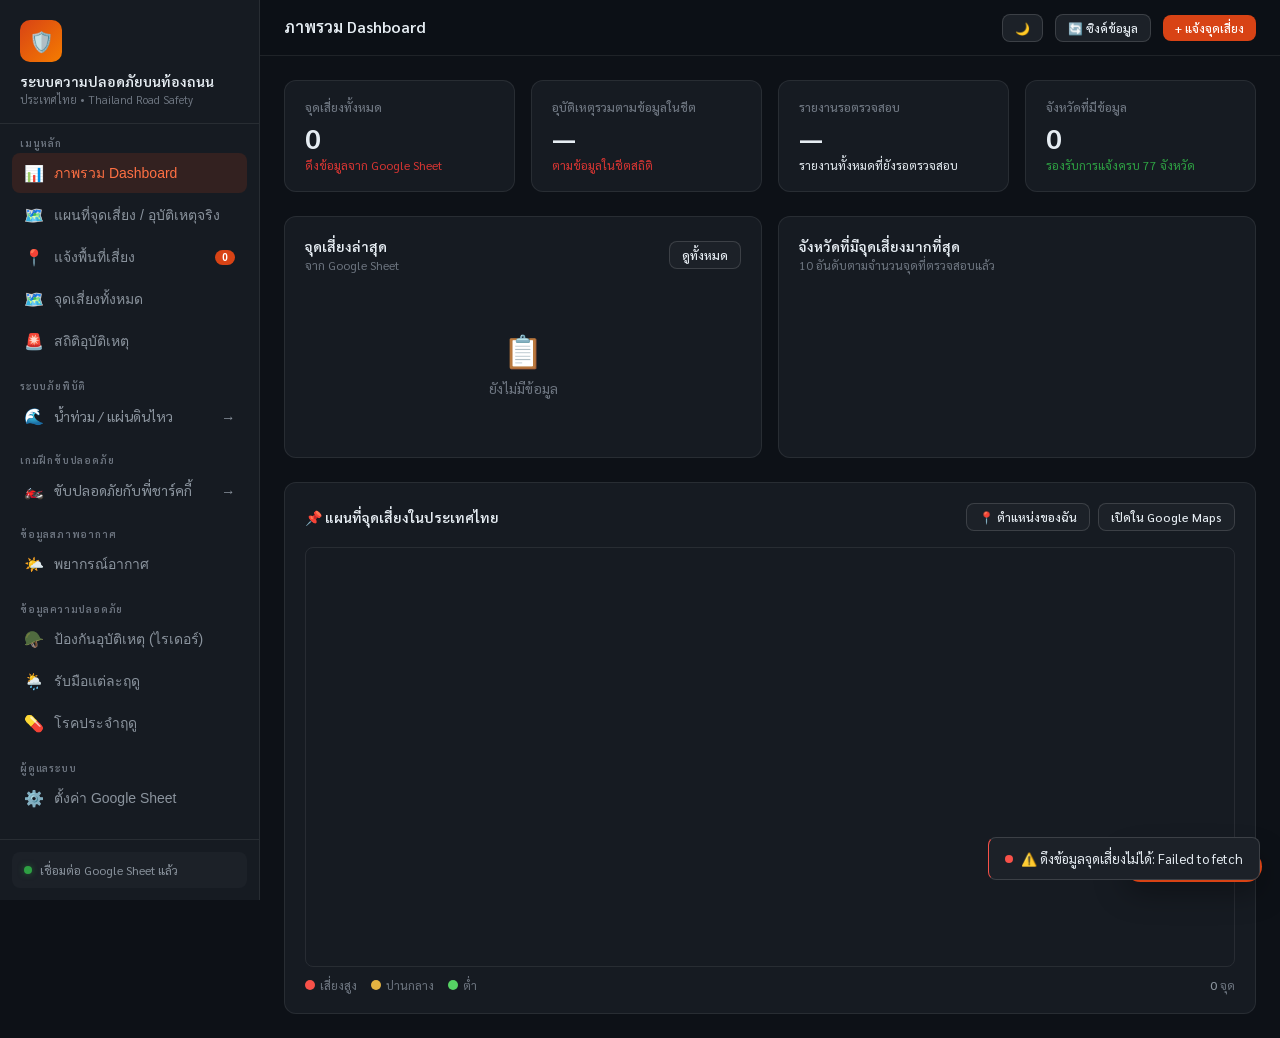
==== commit 88d3eef7: "Add Sharky safe-riding game as separate page with Supabase scoring" ====
--- a/index.html
+++ b/index.html
@@ -20,6 +20,7 @@
 <link href="https://fonts.googleapis.com/css2?family=Noto+Sans+Thai:wght@300;400;500;600;700&family=Sarabun:wght@300;400;500;600;700&display=swap" rel="stylesheet">
 <link rel="stylesheet" href="https://cdnjs.cloudflare.com/ajax/libs/leaflet/1.9.4/leaflet.min.css"/>
 <script src="https://cdnjs.cloudflare.com/ajax/libs/leaflet/1.9.4/leaflet.min.js"></script>
+<script defer src="https://cdn.jsdelivr.net/npm/@supabase/supabase-js@2.57.4/dist/umd/supabase.js" integrity="sha384-sLWJsCmP+Z4Qn+HgF7Hi64Djta4fZMu0fcgi3uUL3GFV/ubx2G86LPOuMf7+ZIyX" crossorigin="anonymous"></script>
 <style>
   :root {
     --primary: #D84315;
@@ -866,9 +867,9 @@
 .incident-panel button {margin:3px 0}
 .incident-pin {width:36px;height:36px;border:3px solid white;border-radius:50%;display:grid;place-items:center;font:bold 14px Sarabun,sans-serif;box-shadow:0 2px 8px #0008}
 .incident-swatch {display:inline-block;width:12px;height:12px;border:1px solid #999;border-radius:50%;margin-right:6px}
-.incident-popup {font-family:Sarabun,sans-serif;max-height:320px;overflow:auto;color:#161b22}
+.incident-popup {font-family:Sarabun,sans-serif;max-height:320px;overflow:auto;color:var(--text)}
 .incident-popup p {margin:8px 0;white-space:pre-wrap;overflow-wrap:anywhere}
-.incident-popup details {border-top:1px solid #ddd;padding:8px 0}
+.incident-popup details {border-top:1px solid var(--border2);padding:8px 0}
 .incident-popup summary {cursor:pointer;font-weight:600}
 .incident-panel:not([open]){width:fit-content;padding:8px 12px}
 .incident-panel:not([open])>summary{white-space:nowrap}
@@ -889,6 +890,9 @@
 .community-dialog p{font-size:13px;line-height:1.6}.community-dialog label{display:block;margin:12px 0;font-size:14px}.community-dialog input,.community-dialog select,.community-dialog textarea{width:100%;box-sizing:border-box;padding:10px;border:1px solid var(--border2);border-radius:8px;background:var(--bg3);color:var(--text);font:inherit;margin-top:5px}.community-dialog textarea{min-height:75px;resize:vertical}.community-grid{display:grid;grid-template-columns:1fr 1fr;gap:12px}
 #roadChatLaunch{position:fixed;right:18px;bottom:18px;z-index:900;border-radius:30px;box-shadow:var(--shadow)}.chat-dialog{width:min(420px,calc(100% - 24px))}#roadChatMessages{height:240px;overflow:auto;margin:12px 0;padding:10px;background:var(--bg3);border-radius:10px}.chat-message{border-bottom:1px solid var(--border2);padding:10px 0;white-space:pre-wrap;overflow-wrap:anywhere}.chat-message small{display:block;color:var(--text2)}
 
+.leaflet-popup-content{color:var(--text)}
+.incident-popup h3,.incident-popup p,.incident-popup summary{color:var(--text)}
+#zdChatButton[hidden]{display:none}
 </style>
 
 <script>
@@ -983,6 +987,14 @@
     <div class="nav-label">ระบบภัยพิบัติ</div>
     <a class="nav-item" href="disaster/index.html" style="text-decoration:none" id="disasterLink">
       <span class="nav-icon" aria-hidden="true">🌊</span> น้ำท่วม / แผ่นดินไหว
+      <span aria-hidden="true" style="margin-left:auto">→</span>
+    </a>
+  </div>
+
+  <div class="nav-section">
+    <div class="nav-label">เกมฝึกขับปลอดภัย</div>
+    <a class="nav-item" href="game/index.html" style="text-decoration:none" id="gameLink">
+      <span class="nav-icon" aria-hidden="true">🏍️</span> ขับปลอดภัยกับพี่ชาร์คกี้
       <span aria-hidden="true" style="margin-left:auto">→</span>
     </a>
   </div>
@@ -1633,6 +1645,7 @@
       </div>
     </div>
     <div class="modal-footer">
+      <button id="zdChatButton" class="btn btn-secondary" hidden>💬 แชทจุดนี้</button>
       <button class="btn btn-secondary" onclick="closeModal('zoneDetailModal')">ปิด</button>
     </div>
   </div>
@@ -1962,6 +1975,12 @@
   const text = value => String(value == null ? '' : value).trim();
   const put = (id, value, fallback) => {
     document.getElementById(id).textContent = text(value) || fallback;
+  };
+  const chatButton = document.getElementById('zdChatButton');
+  chatButton.hidden = !document.body.classList.contains('incident-map-active');
+  chatButton.onclick = () => {
+    closeModal('zoneDetailModal');
+    openRoadChat(pointChatRoom(String(d['รหัสจุด']||d['ID']||''),d.ละติจูด,d.ลองจิจูด),text(d.ชื่อจุด)||'จุดเสี่ยง');
   };
   put('zdTitle', '📍 ' + (text(d.ชื่อจุด) || 'รายละเอียดจุดเสี่ยง'), '');
   document.getElementById('zdRiskBadge').innerHTML = riskBadge(d.ระดับความเสี่ยง);
@@ -2664,12 +2683,8 @@
     zoneCount++;
     if (!showZones) return;
     const marker = L.marker([lat,lng],{icon:dashPinIcon(zone['ระดับความเสี่ยง'])}).addTo(incidentZoneLayer);
-    const popup = document.createElement('div');
-    incidentText(popup,'h3',String(zone['ชื่อจุด']||'จุดเสี่ยง'));
-    incidentText(popup,'p','ความเสี่ยง: ' + String(zone['ระดับความเสี่ยง']||'ไม่ได้ระบุ'));
-    incidentText(popup,'p',String(zone['รายละเอียด']||''));
-    addPointChatButton(popup,pointChatRoom(String(zone['รหัสจุด']||zone['ID']||''),lat,lng),String(zone['ชื่อจุด']||'จุดเสี่ยง'));
-    marker.bindPopup(popup); incidentBounds.push([lat,lng]);
+    marker.on('click', () => populateZoneDetailModal(zone));
+    incidentBounds.push([lat,lng]);
   });
   if (showEvents) groupIncidentEvents(incidentEvents).forEach(group => {
     const level = INCIDENT_LEVELS[group.highest];
@@ -2748,7 +2763,7 @@
 let roadChatRoom = 'general', roadChatTimer = null, roadChatLoading = false, roadChatGeneration = 0, roadChatRequestId = '';
 function communityRequestId(){return crypto.randomUUID();}
 function communityBadWords(value){const clean=String(value).normalize('NFKC').toLowerCase().replace(/[\s\u200B-\u200D\uFEFF._*\-]+/g,'');return /ควย|เย็ด|เหี้ย|สัส|ไอ้สัตว์|fuck|shit|bitch/.test(clean);}
-function closeCommunityDialog(id){document.getElementById(id).close();if(id==='roadChatDialog'){clearInterval(roadChatTimer);roadChatTimer=null;roadChatGeneration++;}}
+function closeCommunityDialog(id){document.getElementById(id).close();if(id==='roadChatDialog')disconnectRoadChat();}
 function incidentPointChoices(){const points=[];zonesData.forEach(z=>{const lat=incidentCoordinate(z['ละติจูด'],90),lng=incidentCoordinate(z['ลองจิจูด'],180);if(lat===null||lng===null)return;points.push({pointId:String(z['รหัสจุด']||z['ID']||''),name:String(z['ชื่อจุด']||'จุดเสี่ยง'),province:String(z['จังหวัด']||''),district:String(z['อำเภอ']||''),lat,lng});});groupIncidentEvents(incidentEvents).forEach(g=>points.push({pointId:g.events[0].pointId||'',name:g.name,province:g.province,district:g.district,lat:g.lat,lng:g.lng}));return points;}
 let entryPoints=[];
 function openIncidentEntry(){ensureIncidentMap();entryPoints=incidentPointChoices();const select=document.getElementById('entryExisting');select.replaceChildren(new Option('จุดใหม่ / ระบุเอง',''));entryPoints.forEach((p,i)=>select.add(new Option(p.name+' · '+p.province,String(i))));const levels=document.getElementById('entryLevel');if(!levels.options.length){levels.add(new Option('เลือกระดับ',''));INCIDENT_LEVELS.forEach(l=>levels.add(new Option(l.name+' — '+l.description,l.name)));}if(!entryRequestId)entryRequestId=communityRequestId();document.getElementById('incidentEntryDialog').showModal();}
@@ -2758,12 +2773,47 @@
 async function submitIncidentEntry(event){event.preventDefault();const form=event.target,status=document.getElementById('entryStatus'),button=document.getElementById('entrySubmit');if(button.disabled)return;const data=Object.fromEntries(new FormData(form));if(communityBadWords([data.name,data.detail,data.cause,data.prevention].join(' '))){status.textContent='กรุณาแก้ไขคำไม่สุภาพก่อนส่ง';return;}button.disabled=true;status.textContent='กำลังส่ง…';try{const result=await apiPost({action:'submit_rider_incident',requestId:entryRequestId,...data});if(result.status!=='ok'||result.dataset!=='rider_incident_submission')throw Error(result.message||'ระบบยังไม่พร้อมรับบันทึก');status.textContent='บันทึกสำเร็จ รหัสเหตุ '+result.id+' • รอตรวจสอบก่อนเผยแพร่';form.reset();entryRequestId=communityRequestId();if(entryPickMarker){entryPickMarker.remove();entryPickMarker=null;}}catch(error){status.textContent='ยังยืนยันการบันทึกไม่ได้: '+error.message+' สามารถกดส่งซ้ำได้โดยไม่สร้างเหตุซ้ำ';}finally{button.disabled=false;}}
 function addPointChatButton(host,room,label){const button=document.createElement('button');button.className='btn btn-secondary btn-sm';button.textContent='💬 คุยสถานการณ์จุดนี้';button.onclick=()=>openRoadChat(room,label);host.appendChild(button);}
 function pointChatRoom(pointId,lat,lng){return pointId?'point:'+pointId:'coord:'+Number(lat)+','+Number(lng);}
-function openRoadChat(room,label){roadChatRoom=room;roadChatGeneration++;document.getElementById('roadChatTitle').textContent='💬 '+label;document.getElementById('roadChatMessages').replaceChildren();document.getElementById('roadChatNickname').value=localStorage.getItem('roadChatNickname')||'';const dialog=document.getElementById('roadChatDialog');if(!dialog.open)dialog.showModal();clearInterval(roadChatTimer);loadRoadChat();roadChatTimer=setInterval(()=>{if(!document.hidden)loadRoadChat();},15000);}
-async function loadRoadChat(){if(roadChatLoading)return;roadChatLoading=true;const room=roadChatRoom,generation=roadChatGeneration,status=document.getElementById('roadChatStatus');try{const r=await apiGet('road_chat&room='+encodeURIComponent(room));if(generation!==roadChatGeneration)return;if(r.status!=='ok'||r.dataset!=='road_chat'||!Array.isArray(r.data))throw Error(r.message||'ระบบแชทยังไม่พร้อม');const host=document.getElementById('roadChatMessages'),atBottom=host.scrollHeight-host.scrollTop-host.clientHeight<50;host.replaceChildren();if(!r.data.length)incidentText(host,'p','ยังไม่มีข้อความ เริ่มแจ้งสภาพถนนได้เลย');r.data.forEach(m=>{const row=document.createElement('div');row.className='chat-message';incidentText(row,'strong',m.nickname);incidentText(row,'small',new Date(m.time).toLocaleString('th-TH',{timeZone:'Asia/Bangkok'}));incidentText(row,'p',m.message);host.appendChild(row);});if(atBottom)host.scrollTop=host.scrollHeight;status.textContent='อัปเดตข้อความแล้ว • โหลดใหม่ทุก 15 วินาที';}catch(e){if(generation===roadChatGeneration)status.textContent='โหลดแชทไม่ได้: '+e.message;}finally{roadChatLoading=false;if(generation!==roadChatGeneration&&document.getElementById('roadChatDialog').open)loadRoadChat();}}
-async function sendRoadChat(event){event.preventDefault();const button=document.getElementById('roadChatSend'),status=document.getElementById('roadChatStatus'),nickname=document.getElementById('roadChatNickname').value.trim(),message=document.getElementById('roadChatMessage').value.trim();if(button.disabled)return;if(communityBadWords(nickname+' '+message)){status.textContent='พบคำไม่สุภาพ กรุณาแก้ไขก่อนส่ง';return;}if(!roadChatRequestId)roadChatRequestId=communityRequestId();button.disabled=true;try{const r=await apiPost({action:'send_road_chat',requestId:roadChatRequestId,room:roadChatRoom,nickname,message});if(r.status!=='ok'||r.dataset!=='road_chat_submission')throw Error(r.message||'ระบบแชทยังไม่พร้อม');localStorage.setItem('roadChatNickname',nickname);document.getElementById('roadChatMessage').value='';roadChatRequestId='';await loadRoadChat();}catch(e){status.textContent='ส่งข้อความไม่ได้: '+e.message;}finally{button.disabled=false;}}
-document.addEventListener('DOMContentLoaded',()=>document.getElementById('roadChatDialog').addEventListener('close',()=>{clearInterval(roadChatTimer);roadChatTimer=null;roadChatGeneration++;}));
+let roadSupabase=null,roadChatChannel=null;
+function roadChatClient(){
+ if(!roadSupabase){
+  if(!window.supabase?.createClient)throw Error('โหลดระบบแชทไม่สำเร็จ กรุณารีเฟรชเว็บ');
+  roadSupabase=window.supabase.createClient('https://selohymkkwvldhtohtbm.supabase.co','sb_publishable_mj_tdZov0SpOqkJb5r3ePQ_dtGCpmPT',{auth:{storageKey:'road-safety-chat-session-v1',persistSession:true,autoRefreshToken:true,detectSessionInUrl:false}});
+ }return roadSupabase;
+}
+function disconnectRoadChat(){clearInterval(roadChatTimer);roadChatTimer=null;if(roadChatChannel){roadChatClient().removeChannel(roadChatChannel);roadChatChannel=null;}roadChatGeneration++;}
+function openRoadChat(room,label){
+ disconnectRoadChat();roadChatRoom=room;document.getElementById('roadChatTitle').textContent='💬 '+label;document.getElementById('roadChatMessages').replaceChildren();document.getElementById('roadChatNickname').value=localStorage.getItem('roadChatNickname')||'';
+ const dialog=document.getElementById('roadChatDialog');if(!dialog.open)dialog.showModal();
+ document.getElementById('roadChatStatus').textContent='กำลังเชื่อมต่อ Supabase…';
+ try{const client=roadChatClient(),generation=roadChatGeneration;
+ roadChatChannel=client.channel('road-room-'+crypto.randomUUID()).on('postgres_changes',{event:'*',schema:'public',table:'road_chat_messages',filter:'room=eq.'+room},()=>{if(generation===roadChatGeneration)loadRoadChat();}).subscribe(status=>{if(generation!==roadChatGeneration)return;if(status==='SUBSCRIBED')loadRoadChat();if(status==='CHANNEL_ERROR'||status==='TIMED_OUT')document.getElementById('roadChatStatus').textContent='Realtime ขัดข้อง กำลังตรวจข้อความทุก 30 วินาที';});
+ loadRoadChat();roadChatTimer=setInterval(()=>{if(!document.hidden)loadRoadChat();},30000);
+ }catch(e){document.getElementById('roadChatStatus').textContent=e.message;}
+}
+async function loadRoadChat(){
+ if(roadChatLoading)return;roadChatLoading=true;const generation=roadChatGeneration,room=roadChatRoom,status=document.getElementById('roadChatStatus');
+ try{const {data,error}=await roadChatClient().from('road_chat_messages').select('id,nickname,message,created_at').eq('room',room).eq('hidden',false).gte('created_at',new Date(Date.now()-30*86400000).toISOString()).order('created_at',{ascending:false}).limit(100);
+ if(error)throw error;if(generation!==roadChatGeneration)return;
+ const host=document.getElementById('roadChatMessages'),atBottom=host.scrollHeight-host.scrollTop-host.clientHeight<50;host.replaceChildren();
+ if(!data.length)incidentText(host,'p','ยังไม่มีข้อความ เริ่มแจ้งสภาพถนนได้เลย');
+ data.reverse().forEach(m=>{const row=document.createElement('div');row.className='chat-message';incidentText(row,'strong',m.nickname);incidentText(row,'small',new Date(m.created_at).toLocaleString('th-TH',{timeZone:'Asia/Bangkok'}));incidentText(row,'p',m.message);host.appendChild(row);});
+ if(atBottom)host.scrollTop=host.scrollHeight;status.textContent='เชื่อมต่อ Supabase แล้ว • รับข้อความใหม่แบบ Realtime';
+ }catch(e){if(generation===roadChatGeneration)status.textContent='โหลดแชทไม่ได้: '+e.message;}
+ finally{roadChatLoading=false;if(generation!==roadChatGeneration&&document.getElementById('roadChatDialog').open)loadRoadChat();}
+}
+async function sendRoadChat(event){
+ event.preventDefault();const button=document.getElementById('roadChatSend'),status=document.getElementById('roadChatStatus'),nickname=document.getElementById('roadChatNickname').value.trim(),message=document.getElementById('roadChatMessage').value.trim();if(button.disabled)return;
+ if(communityBadWords(nickname+' '+message)){status.textContent='พบคำไม่สุภาพ กรุณาแก้ไขก่อนส่ง';return;}
+ if(!roadChatRequestId)roadChatRequestId=communityRequestId();button.disabled=true;const room=roadChatRoom;
+ try{const client=roadChatClient();let {data,error}=await client.auth.getSession();if(error)throw error;if(!data.session){const signIn=await client.auth.signInAnonymously();if(signIn.error)throw signIn.error;}
+ const result=await client.rpc('send_road_chat',{p_id:roadChatRequestId,p_room:room,p_nickname:nickname,p_message:message});if(result.error)throw result.error;
+ localStorage.setItem('roadChatNickname',nickname);document.getElementById('roadChatMessage').value='';roadChatRequestId='';await loadRoadChat();
+ }catch(e){status.textContent='ส่งข้อความไม่ได้: '+e.message;}finally{button.disabled=false;}
+}
+document.addEventListener('DOMContentLoaded',()=>document.getElementById('roadChatDialog').addEventListener('close',disconnectRoadChat));
 
 </script>
 </body>
 </html>
 
+
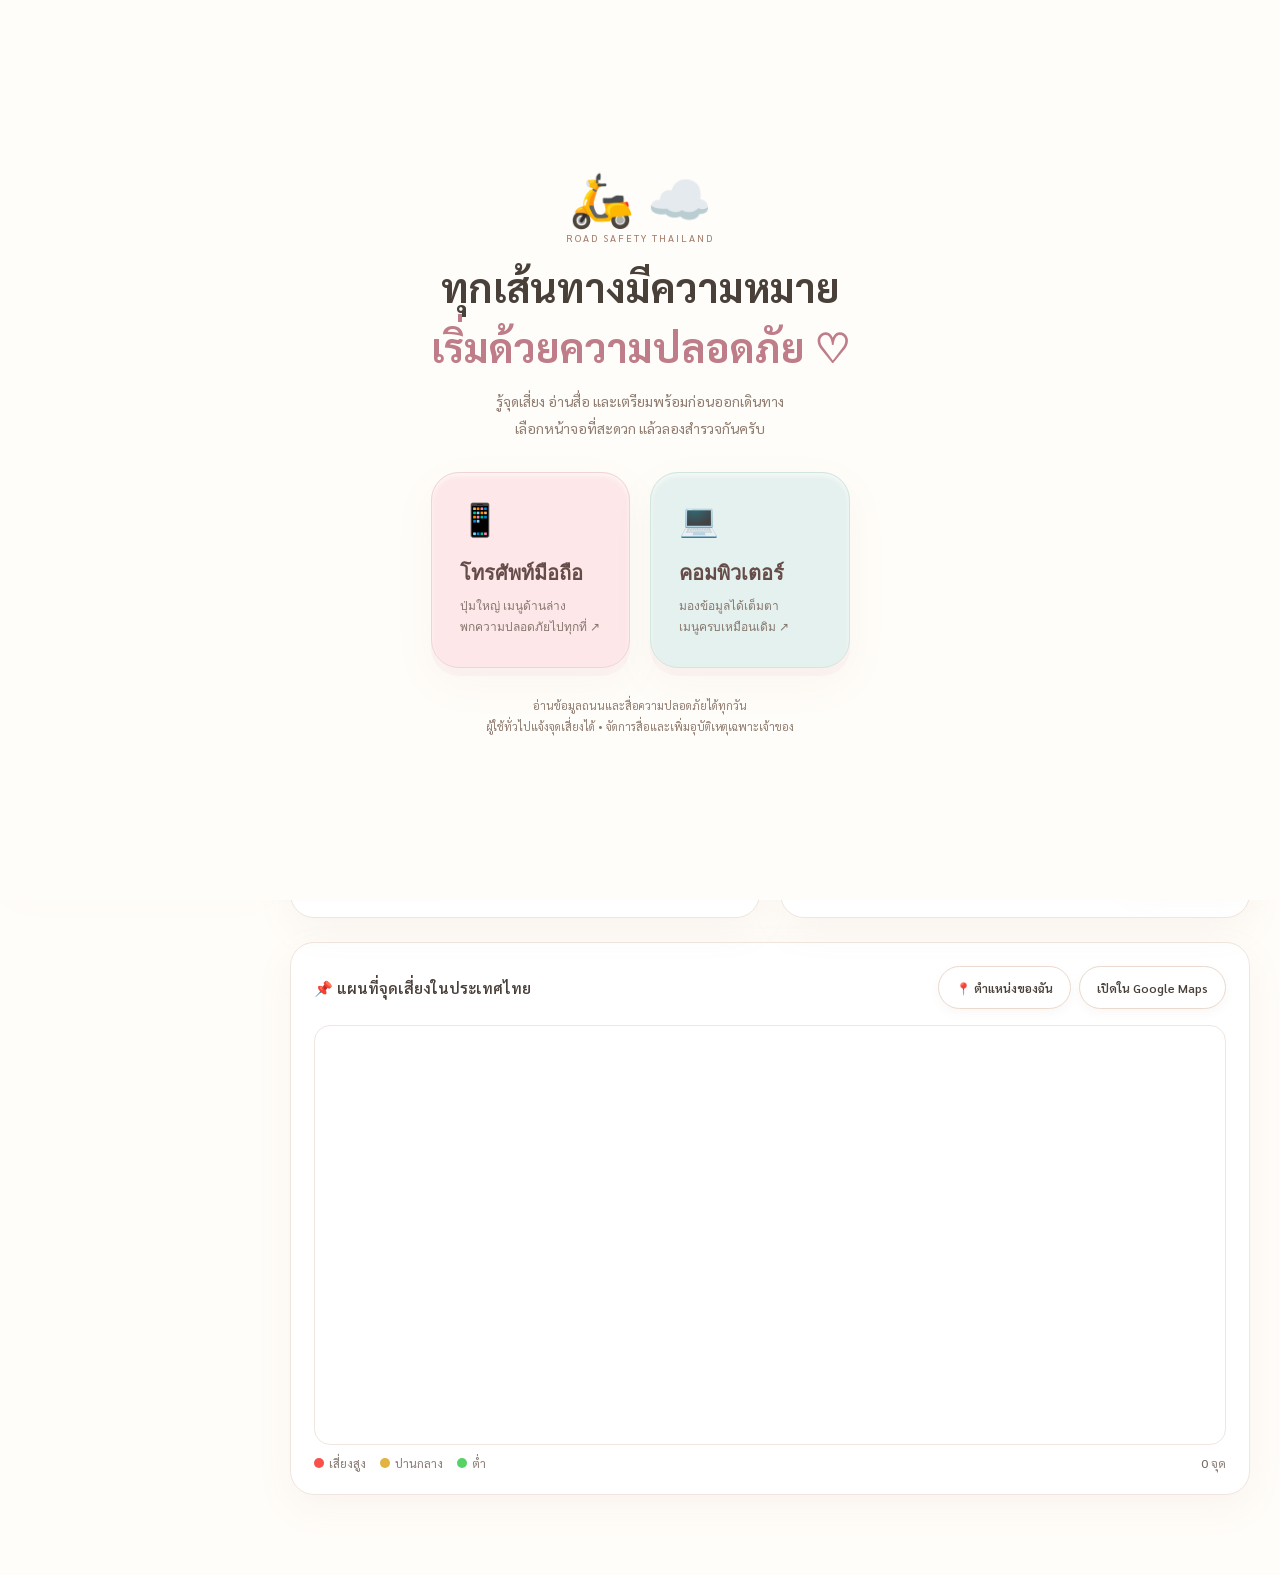
==== commit 04b88f41: "Prepare owner-only media management and incident access checks Includes release UI, private media st" ====
--- a/index.html
+++ b/index.html
@@ -3,11 +3,12 @@
 <meta charset="UTF-8">
 <meta name="referrer" content="strict-origin-when-cross-origin">
 <meta name="viewport" content="width=device-width, initial-scale=1.0">
-<title>ระบบความปลอดภัยบนท้องถนน - ประเทศไทย</title>
+<title>Road Safety Thailand • จุดเสี่ยงและสื่อความปลอดภัย</title>
 
 <!-- ===== PWA ===== -->
 <link rel="manifest" href="manifest.json">
-<meta name="theme-color" content="#D84315">
+
+<meta name="theme-color" content="#fffdf9">
 <meta name="mobile-web-app-capable" content="yes">
 <link rel="icon" type="image/png" sizes="192x192" href="icon-192.png">
 <link rel="icon" type="image/png" sizes="512x512" href="icon-512.png">
@@ -895,6 +896,7 @@
 #zdChatButton[hidden]{display:none}
 </style>
 
+
 <script>
 window.IS_GAS = (typeof google !== 'undefined' && !!google.script);
 
@@ -918,7 +920,7 @@
 }
 
 function apiPost(payload) {
-  if (['localhost', '127.0.0.1'].includes(location.hostname) || location.protocol === 'file:') {
+  if (['localhost', '127.0.0.1', 'terminal.local'].includes(location.hostname) || location.protocol === 'file:') {
     return Promise.reject(new Error('โหมดทดสอบในเครื่อง: ปิดการส่งข้อมูลจริง'));
   }
   return new Promise((resolve, reject) => {
@@ -944,13 +946,37 @@
   });
 }
 </script>
+<style>/* Presentation-only theme on the existing application. */
+:root,body.light-theme{--bg:#FFFDF9;--bg2:#fff;--bg3:#fff5ee;--bg4:#fbe8e2;--text:#4A403A;--text2:#786c65;--text3:#887b73;--border:#f0e6df;--border2:#e9d9cf;--primary:#b65e67;--primary-dark:#a04e59;--primary-light:#b65e67;--accent:#e7b275;--radius:24px;--radius-sm:16px;--shadow:0 12px 35px #b58c7516}
+body{background:var(--bg);color:var(--text)}
+body:not(.light-theme){--bg:#28252b;--bg2:#343039;--bg3:#403841;--bg4:#4b4049;--text:#fff5ed;--text2:#e1d0c9;--text3:#c3aba5;--border:#54454e;--border2:#69535e;--primary:#f1b2b9;--primary-dark:#e598a4;--primary-light:#f1b2b9}
+.sidebar{width:260px;background:var(--bg2);padding:8px 10px;overflow-y:auto;box-shadow:8px 0 35px #b58c7506}.logo-area{padding:20px 14px}.logo-icon{background:#e4f2ff;border:1px solid #d3e7f6;border-radius:20px;width:54px;height:54px;box-shadow:inset 0 3px 4px #fff,0 5px 0 #d0dce842}.logo-title{font-size:15px}.logo-sub{font-size:10px;color:var(--text2)}.nav-section{padding:8px 0 0}.nav-label{font-size:10px;padding-left:15px;margin-bottom:5px}.nav-item{border-radius:16px;min-height:43px;padding:11px 14px;font-size:13px;transition:all .3s cubic-bezier(.34,1.56,.64,1)}.nav-item:hover{transform:translateX(4px);background:var(--bg3)}.nav-item.active{background:#fde8e9;color:#8d4e59}.nav-icon{filter:saturate(.75)}.nav-badge{background:#f8d8db;color:#88525d}.sidebar-footer{padding:10px 0}.gs-status{font-size:11px;background:var(--bg3)}
+.topbar,body.light-theme .topbar{background:var(--bg)!important;height:78px;padding:0 30px;border-bottom:1px solid var(--border);backdrop-filter:blur(16px)}.page-title{font-size:18px}.content{padding:25px 30px 80px}.btn{min-height:43px;border-radius:999px;padding:10px 17px;transition:all .3s cubic-bezier(.34,1.56,.64,1);font-weight:600;box-shadow:0 4px 10px #a8787010}.btn:hover{transform:translateY(-3px) scale(1.035)}.btn-primary{background:#f6c7ca;color:#72424b;box-shadow:inset 0 2px 3px #fff8,0 5px 0 #e4b4b740}.btn-primary:hover{background:#f1b9c0}.btn-secondary{background:var(--bg2);border:1px solid var(--border2);color:var(--text)}.btn-success{background:#d6ecdf;color:#3d6b57}
+.stat-grid{gap:15px}.stat-card{border-radius:24px;border:1px solid var(--border);padding:22px;box-shadow:var(--shadow);position:relative;overflow:hidden;transition:transform .3s}.stat-card:hover{transform:translateY(-4px)}.stat-card:nth-child(1){background:#fce9e9}.stat-card:nth-child(2){background:#e7f1fa}.stat-card:nth-child(3){background:#fff0db}.stat-card:nth-child(4){background:#e6f1e9}.stat-card .stat-label,.stat-card .stat-change{color:#796b64}.stat-card .stat-value{color:#4a403a;font-size:34px}.stat-card:after{content:'✿';position:absolute;right:18px;top:18px;font-size:29px;opacity:.13;color:#805d4c}.stat-label{font-size:12px}.card{border-radius:24px;box-shadow:var(--shadow);padding:23px}.card-title{font-size:15px}.card-sub{color:var(--text2)}.grid-2{gap:20px}.badge{border-radius:999px;padding:5px 10px}.badge-danger{background:#fbe3e5;color:#a34c5d}.badge-warning{background:#fff0cd;color:#8f692f}.badge-success{background:#e2f1e5;color:#466c4b}.modal{border-radius:28px;box-shadow:0 24px 85px #705b5538}.modal-overlay{background:#4a403a70;backdrop-filter:blur(5px)}input,textarea,select{border-radius:15px!important}.community-dialog{border-radius:28px;box-shadow:0 24px 85px #705b5538}.community-dialog input,.community-dialog textarea{padding:13px}.incident-popup{color:var(--text)}.incident-panel{border-radius:22px;box-shadow:0 8px 35px #4a403a20;max-height:55dvh}.leaflet-popup-content-wrapper{border-radius:22px!important}.leaflet-container{border-radius:22px}.incident-map-active #incidentMap{border-radius:0}.incident-map-active .topbar{height:64px}#roadChatLaunch{background:#d7e9fa;color:#39566c;border:1px solid #c9deee;bottom:24px;min-height:48px}table{font-size:13px}thead{background:var(--bg3)}.empty-state{color:var(--text2)}.form-group label{color:var(--text2)}
+.preview-ribbon{display:flex;align-items:center;justify-content:space-between;gap:12px;background:var(--bg3);border:1px dashed var(--border2);padding:10px 16px;border-radius:16px;margin-bottom:20px;color:var(--text2);font-size:11px;line-height:1.7}.preview-ribbon button{background:none;color:var(--primary);font-size:11px;text-decoration:underline;white-space:nowrap}.kawaii-hero{background:#fbeddf;color:#4a403a;position:relative;overflow:hidden;min-height:230px;display:flex;align-items:center;justify-content:space-between;gap:16px;margin-bottom:24px;border:1px solid #f0ddcd;border-radius:28px;padding:30px 36px;box-shadow:0 9px 28px #e3bc9e18}.kawaii-hero h1{font-size:30px;line-height:1.5;margin:8px 0 10px;font-weight:700}.kawaii-hero p{font-size:13px;line-height:1.9;color:#837064}.hero-eyebrow{font-size:10px;letter-spacing:2px;color:#a27766}.kawaii-doodle{width:220px;flex-shrink:0}.hero-foot{display:flex;gap:9px;flex-wrap:wrap;margin-top:19px}.hero-foot .btn{font-size:12px}.hero-slogan{font-size:10px!important;margin-top:12px!important}.preview-device{background:#fffdf9;color:#4a403a;border:1px solid #efddd3}.device-welcome{position:fixed;inset:0;background:#fffdf9;z-index:15000;overflow:auto;display:grid;place-items:center;padding:30px}.welcome-inner{max-width:760px;text-align:center}.welcome-inner>p{color:#8f7b6f;font-size:14px;line-height:1.9}.welcome-inner h1{font-size:40px;line-height:1.5;color:#4a403a;margin:12px 0}.welcome-inner h1 span{color:#be7d88}.device-choices{display:grid;grid-template-columns:1fr 1fr;gap:20px;margin-top:30px}.device-choice{padding:28px;background:#fde7e8;border:1px solid #f0d4d5;border-radius:28px;box-shadow:inset 0 3px 5px #fff9,0 8px 0 #eed3d52e,0 15px 40px #ac7f7410;color:#664c49;text-align:left}.device-choice:nth-child(2){background:#e5f1ee;border-color:#d2e5de}.device-choice b{display:block;font-size:20px;margin:18px 0 7px}.device-choice small{font-size:12px;color:#85766d;line-height:1.8}.welcome-note{font-size:11px!important;margin-top:28px!important}.doodle-logo{font-size:52px}.bottom-kawaii{display:none;position:fixed;bottom:0;left:0;right:0;z-index:2100;background:var(--bg2);border-top:1px solid var(--border);padding:8px 8px max(10px,env(safe-area-inset-bottom));justify-content:space-around;box-shadow:0 -8px 30px #b58c7510}.bottom-kawaii button{background:transparent;color:var(--text2);font-size:10px;min-height:48px;min-width:58px;border-radius:15px}.bottom-kawaii button span{display:block;font-size:19px;margin-bottom:4px}.bottom-kawaii button:hover{background:var(--bg3)}.preview-mobile .sidebar{transform:translateX(-100%)}.preview-mobile .sidebar.mobile-open{transform:translateX(0)}.preview-mobile .main{margin-left:0;max-width:480px;margin:auto}.preview-mobile .bottom-kawaii{display:flex;max-width:480px;margin:auto}.preview-mobile .hamburger{display:flex}.preview-mobile .stat-grid{grid-template-columns:1fr 1fr}.preview-mobile .grid-2{grid-template-columns:1fr}.preview-mobile .kawaii-hero{padding:25px;min-height:250px}.preview-mobile .kawaii-hero h1{font-size:25px}.preview-mobile .kawaii-doodle{position:absolute;right:-18px;bottom:5px;width:130px;opacity:.4}.preview-mobile .kawaii-hero>div{position:relative;z-index:1}.preview-mobile .topbar{padding:0 15px}.preview-mobile .topbar-right>.btn{font-size:11px;padding:7px 11px}.preview-mobile .topbar-right>.btn-primary{display:none}.preview-mobile .content{padding:18px 15px 110px}.preview-mobile #roadChatLaunch{bottom:88px}.preview-mobile .page-title{font-size:15px}.preview-mobile .topbar-right{gap:5px}.preview-mobile .card{padding:19px}.preview-mobile.incident-map-active #page-incidentmap{height:calc(100dvh - 145px)}
+@media(max-width:900px){.bottom-kawaii{display:flex}#roadChatLaunch{bottom:88px}.topbar{padding:0 15px!important;height:70px}.topbar-right{gap:5px}.topbar-right .btn{font-size:11px;padding:8px 10px}.topbar-right>.btn-primary{display:none}.content{padding:18px 16px 110px}.kawaii-hero{padding:25px}.kawaii-hero h1{font-size:25px}.kawaii-doodle{width:145px}.page-title{font-size:15px}}
+@media(max-width:540px){.kawaii-hero{min-height:260px;padding:24px}.kawaii-doodle{position:absolute;right:-20px;bottom:7px;width:145px;opacity:.4}.kawaii-hero>div{position:relative;z-index:1}.hero-foot{max-width:260px}.stat-grid{gap:10px}.stat-card{padding:18px}.stat-value{font-size:29px!important}.stat-change{font-size:10px}.welcome-inner h1{font-size:30px}.device-choices{gap:12px}.device-choice{padding:23px 18px}.device-choice b{font-size:18px}.device-welcome{padding:25px}.preview-ribbon{font-size:10px}.topbar-right .btn[onclick='syncData()']{font-size:0}.topbar-right .btn[onclick='syncData()']:after{content:'↻';font-size:18px}}
+@media(prefers-reduced-motion:reduce){*{transition:none!important;animation:none!important;scroll-behavior:auto!important}}
+</style>
+<style>.visible{visibility:visible}.collapse{visibility:collapse}.fixed{position:fixed}.absolute{position:absolute}.relative{position:relative}.sticky{position:sticky}.block{display:block}.flex{display:flex}.inline-flex{display:inline-flex}.table{display:table}.grid{display:grid}.hidden{display:none}.flex-shrink{flex-shrink:1}.border-collapse{border-collapse:collapse}.transform{transform:translate(var(--tw-translate-x),var(--tw-translate-y)) rotate(var(--tw-rotate)) skewX(var(--tw-skew-x)) skewY(var(--tw-skew-y)) scaleX(var(--tw-scale-x)) scaleY(var(--tw-scale-y))}.resize{resize:both}.flex-wrap{flex-wrap:wrap}.rounded-full{border-radius:9999px}.border{border-width:1px}.uppercase{text-transform:uppercase}.underline{text-decoration-line:underline}.outline{outline-style:solid}.blur{--tw-blur:blur(8px)}.blur,.invert{filter:var(--tw-blur) var(--tw-brightness) var(--tw-contrast) var(--tw-grayscale) var(--tw-hue-rotate) var(--tw-invert) var(--tw-saturate) var(--tw-sepia) var(--tw-drop-shadow)}.invert{--tw-invert:invert(100%)}.filter{filter:var(--tw-blur) var(--tw-brightness) var(--tw-contrast) var(--tw-grayscale) var(--tw-hue-rotate) var(--tw-invert) var(--tw-saturate) var(--tw-sepia) var(--tw-drop-shadow)}.backdrop-filter{-webkit-backdrop-filter:var(--tw-backdrop-blur) var(--tw-backdrop-brightness) var(--tw-backdrop-contrast) var(--tw-backdrop-grayscale) var(--tw-backdrop-hue-rotate) var(--tw-backdrop-invert) var(--tw-backdrop-opacity) var(--tw-backdrop-saturate) var(--tw-backdrop-sepia);backdrop-filter:var(--tw-backdrop-blur) var(--tw-backdrop-brightness) var(--tw-backdrop-contrast) var(--tw-backdrop-grayscale) var(--tw-backdrop-hue-rotate) var(--tw-backdrop-invert) var(--tw-backdrop-opacity) var(--tw-backdrop-saturate) var(--tw-backdrop-sepia)}.transition{transition-property:color,background-color,border-color,text-decoration-color,fill,stroke,opacity,box-shadow,transform,filter,-webkit-backdrop-filter;transition-property:color,background-color,border-color,text-decoration-color,fill,stroke,opacity,box-shadow,transform,filter,backdrop-filter;transition-property:color,background-color,border-color,text-decoration-color,fill,stroke,opacity,box-shadow,transform,filter,backdrop-filter,-webkit-backdrop-filter;transition-timing-function:cubic-bezier(.4,0,.2,1);transition-duration:.15s}.transition-all{transition-property:all;transition-timing-function:cubic-bezier(.4,0,.2,1);transition-duration:.15s}.duration-300{transition-duration:.3s}.hover\:-translate-y-1:hover{--tw-translate-y:-0.25rem}.hover\:-translate-y-1:hover,.hover\:scale-105:hover{transform:translate(var(--tw-translate-x),var(--tw-translate-y)) rotate(var(--tw-rotate)) skewX(var(--tw-skew-x)) skewY(var(--tw-skew-y)) scaleX(var(--tw-scale-x)) scaleY(var(--tw-scale-y))}.hover\:scale-105:hover{--tw-scale-x:1.05;--tw-scale-y:1.05}</style><style>.bottom-kawaii button,.preview-ribbon button{border:0}.preview-mobile .sidebar:not(.open):not(.mobile-open){visibility:hidden}.preview-mobile .sidebar.open,.preview-mobile .sidebar.mobile-open{visibility:visible;transform:translateX(0)}</style><style>.sharky-friend{position:fixed;bottom:20px;left:275px;z-index:850;display:flex;align-items:end;gap:8px;pointer-events:none}.sharky-friend img{width:75px;height:105px;object-fit:contain;filter:drop-shadow(0 7px 5px #83716b24);animation:sharkyBob 3.5s ease-in-out infinite;transform-origin:50% 90%}.sharky-speech{pointer-events:auto;max-width:180px;border:1px solid #e6d6ce;border-radius:18px 18px 18px 3px;background:var(--bg2);color:var(--text);font:12px inherit;padding:11px 13px;box-shadow:0 6px 18px #9c7e7020;text-align:left;line-height:1.7}.sharky-hide{pointer-events:auto;background:var(--bg2);border:1px solid var(--border2);border-radius:100%;color:var(--text2);width:23px;height:23px;font-size:12px;align-self:start}.sharky-friend.mini .sharky-speech{display:none}.kawaii-doodle.sharky-main{height:195px;object-fit:contain;animation:sharkyBob 4s ease-in-out infinite;filter:drop-shadow(0 10px 8px #a8857320)}
+@keyframes sharkyBob{0%,100%{transform:translateY(0) rotate(-3deg)}50%{transform:translateY(-8px) rotate(3deg)}}
+.media-intro{padding:28px;background:#e8f2fc;border:1px solid #d6e5f2;border-radius:27px;color:#4a403a;margin-bottom:22px}.media-intro h1{font-size:25px;margin:6px 0 12px}.media-intro p{line-height:1.8;font-size:13px;color:#796d66}.media-toolbar{position:sticky;top:78px;z-index:30;display:flex;gap:8px;padding:12px 0;margin-bottom:18px;background:var(--bg)}.media-tab{padding:12px 24px;min-height:46px;border-radius:999px;border:1px solid var(--border2);background:var(--bg2);color:var(--text);font:inherit;cursor:pointer}.media-tab[aria-selected=true]{background:#f7d7dc;border-color:#e8bdc5;color:#794650;font-weight:600}.media-grid{display:grid;grid-template-columns:repeat(3,minmax(0,1fr));gap:20px}.media-card{margin:0;border:1px solid var(--border);border-radius:23px;padding:13px;background:var(--bg2);box-shadow:var(--shadow)}.media-card button{display:block;border:0;background:transparent;width:100%;cursor:zoom-in;color:var(--text);text-align:left}.media-card img{width:100%;height:290px;object-fit:contain;border-radius:15px;background:#f4f0e9;display:block}.media-card figcaption{font-size:13px;font-weight:600;line-height:1.7;margin:13px 3px 5px}.media-card small{font-size:10px;color:var(--text2);margin:0 3px}.media-empty{padding:40px;border:1px dashed var(--border2);border-radius:20px;color:var(--text2);line-height:1.9}.reader{width:min(960px,96vw);max-height:92dvh;background:var(--bg2);border:1px solid var(--border2);border-radius:24px;color:var(--text);padding:16px;margin:auto;box-shadow:0 20px 80px #0003}.reader::backdrop{background:#29222bbd;backdrop-filter:blur(6px)}.reader-head{display:flex;align-items:center;justify-content:space-between;gap:10px;margin-bottom:12px}.reader-head h2{font-size:16px;margin:0}.reader button{border:1px solid var(--border2);border-radius:999px;background:var(--bg3);padding:10px 15px;min-height:42px;color:var(--text)}.reader img{display:block;width:100%;max-height:70dvh;object-fit:contain}.reader-foot{display:flex;align-items:center;justify-content:space-between;margin-top:12px;font-size:12px;gap:10px}.media-hint{font-size:11px;color:var(--text2);line-height:1.8;margin-bottom:20px}.preview-mobile .media-grid{grid-template-columns:1fr}.preview-mobile .media-toolbar{top:78px}.preview-mobile .sharky-friend{left:max(10px,calc(50% - 230px));bottom:86px}.preview-mobile .sharky-friend img{width:56px;height:78px}.preview-mobile .sharky-speech{max-width:145px;font-size:10px;padding:8px 10px}
+@media(max-width:1000px){.media-grid{grid-template-columns:1fr 1fr}}
+@media(max-width:900px){.sharky-friend{left:10px;bottom:85px}.sharky-friend img{width:58px;height:80px}.sharky-speech{font-size:10px;max-width:145px}.media-toolbar{top:70px}}
+@media(max-width:550px){.media-grid{grid-template-columns:1fr}.media-card img{height:auto;max-height:560px}.media-intro{padding:23px}.media-intro h1{font-size:22px}.media-toolbar{justify-content:center}.media-tab{flex:1}.sharky-friend .sharky-speech{display:none}.sharky-friend{bottom:85px}.kawaii-doodle.sharky-main{height:160px}}
+@media(prefers-reduced-motion:reduce){.sharky-friend img,.kawaii-doodle.sharky-main{animation:none}}
+</style><style>
+/* Respect intrinsic aspect ratio. Never crop or letterbox mixed media. */
+.media-grid{display:grid;grid-template-columns:repeat(3,minmax(0,1fr));gap:20px;align-items:start}.media-card{display:inline-block;width:100%;break-inside:avoid;margin:0 0 20px;padding:0;overflow:hidden}.media-card button{padding:0}.media-card img{width:100%;height:auto!important;max-height:none!important;object-fit:initial;background:transparent;border-radius:0}.media-card figcaption{margin:0;padding:14px 16px 5px}.media-card small{display:block;margin:0;padding:0 16px 15px}.reader{width:fit-content;max-width:96vw;overflow:auto}.reader img{width:100%;height:auto;max-height:none;object-fit:initial;background:transparent}.reader-head h2{line-height:1.6;font-size:14px}.reader-head button{flex-shrink:0}.reader-foot button{font-size:11px}.reader-foot button:disabled{opacity:.35;cursor:default}.sharky-friend img{height:115px;width:80px;object-fit:contain}.preview-mobile .media-grid{columns:1}.owner-entry-dialog{width:min(440px,94vw);border:1px solid var(--border2);border-radius:25px;background:var(--bg2);color:var(--text);padding:24px;margin:auto;line-height:1.8}.owner-entry-dialog::backdrop{background:#29222b99}.owner-entry-dialog p{font-size:13px;color:var(--text2)}
+@media(max-width:1000px){.media-grid{grid-template-columns:repeat(2,minmax(0,1fr))}}@media(max-width:550px){.media-grid{grid-template-columns:1fr}.reader{padding:10px}.sharky-friend img{width:62px;height:94px}}@media(prefers-reduced-motion:reduce){.sharky-friend img{animation:none}}
+</style><link rel="stylesheet" href="site/owner.css">
 </head>
 <body>
 <script>
-if (location.protocol === 'file:') {
+if (false) {
   window.addEventListener('DOMContentLoaded', () => {
     const note=document.createElement('div');
-    note.textContent='กรุณาเปิดผ่าน START-PREVIEW.cmd ในชุดไฟล์ทดสอบ เพื่อให้แผนที่ส่งที่อยู่เว็บต้นทางได้';
+    note.textContent='กรุณาเปิดผ่านเว็บไซต์เพื่อใช้งานแผนที่และข้อมูลล่าสุด';
     note.style.cssText='position:fixed;bottom:0;left:0;right:0;z-index:10000;padding:16px;background:#7c2d12;color:white;text-align:center';
     document.body.appendChild(note);
   });
@@ -985,7 +1011,7 @@
 
   <div class="nav-section">
     <div class="nav-label">ระบบภัยพิบัติ</div>
-    <a class="nav-item" href="disaster/index.html" style="text-decoration:none" id="disasterLink">
+    <a class="nav-item" href="disaster/index.html" style="text-decoration:none" id="disasterLink" target="_blank" rel="noopener noreferrer">
       <span class="nav-icon" aria-hidden="true">🌊</span> น้ำท่วม / แผ่นดินไหว
       <span aria-hidden="true" style="margin-left:auto">→</span>
     </a>
@@ -993,7 +1019,7 @@
 
   <div class="nav-section">
     <div class="nav-label">เกมฝึกขับปลอดภัย</div>
-    <a class="nav-item" href="game/index.html" style="text-decoration:none" id="gameLink">
+    <a class="nav-item" href="game/index.html" style="text-decoration:none" id="gameLink" target="_blank" rel="noopener noreferrer">
       <span class="nav-icon" aria-hidden="true">🏍️</span> ขับปลอดภัยกับพี่ชาร์คกี้
       <span aria-hidden="true" style="margin-left:auto">→</span>
     </a>
@@ -1026,7 +1052,7 @@
     </button>
   </div>
 
-  <div class="sidebar-footer">
+  <div class="nav-section"><div class="nav-label">อ่านกับพี่ชาร์คกี้</div><button class="nav-item" onclick="showPage('sharkymedia')"><span class="nav-icon">📚</span> สื่อและการ์ตูนพี่ชาร์คกี้</button></div><div class="nav-section"><div class="nav-label">สำหรับเจ้าของ</div><button class="nav-item" onclick="document.getElementById('ownerEntry').showModal()"><span class="nav-icon">🔐</span> เข้าสู่ระบบเจ้าของ</button></div><div class="sidebar-footer">
     <div class="gs-status">
       <div class="gs-dot" id="gsDot"></div>
       <span id="gsStatusText">ยังไม่ได้เชื่อมต่อ Google Sheet</span>
@@ -1052,7 +1078,7 @@
     </div>
   </header>
 
-  <div class="content">
+  <div class="content"><div class="preview-ribbon"><span>ความปลอดภัยในการขับขี่เริ่มต้นจากตัวเรา</span><button onclick="chooseAgain()">เลือกมือถือ / คอม</button></div>
 
 <div class="section" id="page-incidentmap">
   <div id="incidentMap" aria-label="แผนที่จุดเสี่ยงและอุบัติเหตุจริง"></div>
@@ -1060,7 +1086,7 @@
     <summary>🗂️ ชั้นข้อมูล</summary>
     <label><input type="checkbox" id="incidentZonesToggle" checked onchange="renderIncidentMap()"> รายงานจุดเสี่ยง <span id="incidentZoneCount">0</span> จุด</label>
     <label><input type="checkbox" id="incidentEventsToggle" checked onchange="renderIncidentMap()"> อุบัติเหตุจริง <span id="incidentEventCount">0</span> ครั้ง</label>
-    <button class="btn btn-primary" onclick="openIncidentEntry()">➕ บันทึกอุบัติเหตุจริง</button>
+
     <p id="incidentStatus" role="status">ยังไม่ได้โหลดข้อมูลอุบัติเหตุ</p>
     <button class="btn btn-secondary btn-sm" onclick="loadIncidentEvents()">🔄 โหลดอุบัติเหตุใหม่</button>
     <button class="btn btn-secondary btn-sm" onclick="fitIncidentMap()">ดูทุกจุดที่เปิดอยู่</button>
@@ -1070,8 +1096,9 @@
   </details>
 </div>
 
-    <!-- ===== DASHBOARD ===== -->
-    <div class="section active" id="page-dashboard">
+    <section class="section" id="page-sharkymedia"><div class="media-intro"><span class="hero-eyebrow">SHARKY’S LITTLE LIBRARY</span><h1>อ่านเพลิน ๆ ปลอดภัยทุกเส้นทาง ♡</h1><p>เลือกสื่อหรือการ์ตูนด้านล่างได้เลยครับ<br>กดรูปเพื่ออ่านเต็มจอ และเลื่อนดูเรื่องถัดไปได้</p></div><div class="media-toolbar" role="tablist" aria-label="ประเภทสื่อ"><button class="media-tab" role="tab" data-category="media" aria-selected="true" onclick="renderSharkyMedia('media')">🖼️ สื่อความปลอดภัย</button><button class="media-tab" role="tab" data-category="comic" aria-selected="false" onclick="renderSharkyMedia('comic')">📖 การ์ตูน</button></div><p class="media-hint" id="mediaCount"></p><div class="media-grid" id="sharkyMediaGrid"></div></section><!-- ===== DASHBOARD ===== -->
+    <div class="section active" id="page-dashboard"><section class="kawaii-hero"><div><div class="hero-eyebrow">A LITTLE CARE • EVERY JOURNEY</div><h1>รู้จุดเสี่ยงก่อนออกวิ่ง<br>กลับบ้านพร้อมรอยยิ้ม ♡</h1><p>ข้อมูลถนน อุบัติเหตุ และความปลอดภัย<br>รวมไว้ให้เช็กง่าย ในทุกการเดินทาง</p><div class="hero-foot"><button class="btn btn-primary rounded-full transition-all duration-300 hover:-translate-y-1 hover:scale-105" onclick="showPage('incidentmap')">🗺️ เปิดแผนที่จุดเสี่ยง</button><button class="btn btn-secondary rounded-full" onclick="showPage('report')">＋ แจ้งจุดเสี่ยง</button></div><p class="hero-slogan">ความปลอดภัยในการขับขี่เริ่มต้นจากตัวเรา</p></div>
+<img class="kawaii-doodle sharky-main" src="assets/site/15f546fe13a66951.webp" alt="พี่ชาร์คกี้"></section>
       <div class="stat-grid">
         <div class="stat-card">
           <div class="stat-label">จุดเสี่ยงทั้งหมด</div>
@@ -1729,14 +1756,14 @@
 
 // ===== THEME (LIGHT/DARK) =====
 function initTheme() {
-  const saved = localStorage.getItem('theme') || 'dark';
+  const saved = localStorage.getItem('kawaii-preview-theme') || 'light';
   if (saved === 'light') document.body.classList.add('light-theme');
   updateThemeUI();
 }
 function toggleTheme() {
   document.body.classList.toggle('light-theme');
   const isLight = document.body.classList.contains('light-theme');
-  localStorage.setItem('theme', isLight ? 'light' : 'dark');
+  localStorage.setItem('kawaii-preview-theme', isLight ? 'light' : 'dark');
   updateThemeUI();
 }
 function updateThemeUI() {
@@ -2770,7 +2797,7 @@
 function chooseIncidentPoint(value){if(value==='')return;const p=entryPoints[Number(value)];if(!p)return;['pointId','name','province','district','lat','lng'].forEach(key=>document.getElementById('entry'+key[0].toUpperCase()+key.slice(1)).value=p[key]);}
 function pickIncidentCoordinate(){entryPicking=true;closeCommunityDialog('incidentEntryDialog');showToast('คลิกบนแผนที่เพื่อเลือกจุดเกิดเหตุ','info');}
 function setupIncidentPicking(){incidentMap.on('click',e=>{if(!entryPicking)return;entryPicking=false;document.getElementById('entryLat').value=e.latlng.lat.toFixed(6);document.getElementById('entryLng').value=e.latlng.lng.toFixed(6);if(entryPickMarker)entryPickMarker.remove();entryPickMarker=L.marker(e.latlng).addTo(incidentMap);document.getElementById('incidentEntryDialog').showModal();});}
-async function submitIncidentEntry(event){event.preventDefault();const form=event.target,status=document.getElementById('entryStatus'),button=document.getElementById('entrySubmit');if(button.disabled)return;const data=Object.fromEntries(new FormData(form));if(communityBadWords([data.name,data.detail,data.cause,data.prevention].join(' '))){status.textContent='กรุณาแก้ไขคำไม่สุภาพก่อนส่ง';return;}button.disabled=true;status.textContent='กำลังส่ง…';try{const result=await apiPost({action:'submit_rider_incident',requestId:entryRequestId,...data});if(result.status!=='ok'||result.dataset!=='rider_incident_submission')throw Error(result.message||'ระบบยังไม่พร้อมรับบันทึก');status.textContent='บันทึกสำเร็จ รหัสเหตุ '+result.id+' • รอตรวจสอบก่อนเผยแพร่';form.reset();entryRequestId=communityRequestId();if(entryPickMarker){entryPickMarker.remove();entryPickMarker=null;}}catch(error){status.textContent='ยังยืนยันการบันทึกไม่ได้: '+error.message+' สามารถกดส่งซ้ำได้โดยไม่สร้างเหตุซ้ำ';}finally{button.disabled=false;}}
+async function submitIncidentEntry(event){event.preventDefault();document.getElementById('entryStatus').textContent='กรุณาเข้าสู่ระบบเจ้าของก่อนบันทึก';}
 function addPointChatButton(host,room,label){const button=document.createElement('button');button.className='btn btn-secondary btn-sm';button.textContent='💬 คุยสถานการณ์จุดนี้';button.onclick=()=>openRoadChat(room,label);host.appendChild(button);}
 function pointChatRoom(pointId,lat,lng){return pointId?'point:'+pointId:'coord:'+Number(lat)+','+Number(lng);}
 let roadSupabase=null,roadChatChannel=null;
@@ -2813,6 +2840,18 @@
 document.addEventListener('DOMContentLoaded',()=>document.getElementById('roadChatDialog').addEventListener('close',disconnectRoadChat));
 
 </script>
+<section class="device-welcome" id="deviceWelcome"><div class="welcome-inner"><div class="doodle-logo">🛵 ☁️</div><div class="hero-eyebrow">ROAD SAFETY THAILAND</div><h1>ทุกเส้นทางมีความหมาย<br><span>เริ่มด้วยความปลอดภัย ♡</span></h1><p>รู้จุดเสี่ยง อ่านสื่อ และเตรียมพร้อมก่อนออกเดินทาง<br>เลือกหน้าจอที่สะดวก แล้วลองสำรวจกันครับ</p><div class="device-choices"><button class="device-choice transition-all duration-300 hover:-translate-y-1 hover:scale-105" onclick="chooseDevice('mobile')"><span style="font-size:32px">📱</span><b>โทรศัพท์มือถือ</b><small>ปุ่มใหญ่ เมนูด้านล่าง<br>พกความปลอดภัยไปทุกที่ ↗</small></button><button class="device-choice transition-all duration-300 hover:-translate-y-1 hover:scale-105" onclick="chooseDevice('desktop')"><span style="font-size:32px">💻</span><b>คอมพิวเตอร์</b><small>มองข้อมูลได้เต็มตา<br>เมนูครบเหมือนเดิม ↗</small></button></div><p class="welcome-note">อ่านข้อมูลถนนและสื่อความปลอดภัยได้ทุกวัน<br>ผู้ใช้ทั่วไปแจ้งจุดเสี่ยงได้ • จัดการสื่อและเพิ่มอุบัติเหตุเฉพาะเจ้าของ</p></div></section><nav class="bottom-kawaii" aria-label="เมนูมือถือ"><button onclick="showPage('dashboard')"><span>🏡</span>ภาพรวม</button><button onclick="showPage('incidentmap')"><span>🗺️</span>แผนที่</button><button onclick="showPage('report')"><span>📍</span>แจ้งจุดเสี่ยง</button><button onclick="document.getElementById('sidebar').classList.toggle('open');document.getElementById('sidebar').classList.toggle('mobile-open')"><span>☰</span>เมนูทั้งหมด</button></nav><script>
+const originalPreviewShowPage=showPage;showPage=function(name){originalPreviewShowPage(name);document.getElementById('sidebar').classList.remove('mobile-open');};
+function chooseDevice(mode){document.body.classList.toggle('preview-mobile',mode==='mobile');document.getElementById('deviceWelcome').style.display='none';window.dispatchEvent(new Event('resize'));}
+function chooseAgain(){document.getElementById('deviceWelcome').style.display='grid';}
+</script><dialog id="sharkyReader" class="reader"><div class="reader-head"><h2 id="sharkyReaderTitle"></h2><button onclick="document.getElementById('sharkyReader').close()" aria-label="ปิดตัวอ่าน">✕ ปิด</button></div><img id="sharkyReaderImage" alt=""><div class="reader-foot"><button id="sharkyPrevious" onclick="sharkyReaderMove(-1)">← ก่อนหน้า</button><span id="sharkyReaderPage"></span><button id="sharkyNext" onclick="sharkyReaderMove(1)">ถัดไป →</button></div></dialog><div class="sharky-friend" id="sharkyFriend"><button class="sharky-speech" onclick="showPage('sharkymedia')">อ่านสื่อกับผมไหมครับ? 📖<br><b>เปิดคลังสื่อพี่ชาร์คกี้ →</b></button><img src="assets/site/15f546fe13a66951.webp" alt="พี่ชาร์คกี้ขยับทักทาย"><button class="sharky-hide" onclick="toggleSharky()" aria-label="ย่อหรือขยายข้อความพี่ชาร์คกี้">−</button></div><script> pageTitles.sharkymedia="สื่อและการ์ตูนพี่ชาร์คกี้";</script><script>
+function toggleSharky(){const friend=document.getElementById('sharkyFriend');friend.classList.toggle('mini');friend.querySelector('.sharky-hide').textContent=friend.classList.contains('mini')?'+':'−';}
+document.addEventListener('keydown',e=>{if(!document.getElementById('sharkyReader').open)return;if(e.key==='ArrowRight')sharkyReaderMove(1);if(e.key==='ArrowLeft')sharkyReaderMove(-1)});
+document.addEventListener('DOMContentLoaded',()=>loadStats());
+</script><script>
+function fitSharkyReader(){const image=document.getElementById('sharkyReaderImage');if(!image.naturalWidth)return;const padding=window.innerWidth<550?20:32;const maxWidth=Math.min(960,window.innerWidth*.96)-padding;const maxHeight=Math.max(180,window.innerHeight-190);const scale=Math.min(1,maxWidth/image.naturalWidth,maxHeight/image.naturalHeight);document.getElementById('sharkyReader').style.width=(Math.ceil(image.naturalWidth*scale)+padding)+'px';}
+document.getElementById('sharkyReaderImage').addEventListener('load',fitSharkyReader);window.addEventListener('resize',fitSharkyReader);
+</script><script src="site/owner-config.js"></script><script src="site/media-core.js"></script><script src="site/owner-media.js"></script>
 </body>
 </html>
 
--- a/site/owner.css
+++ b/site/owner.css
@@ -0,0 +1,3 @@
+.owner-dialog{width:min(95vw,1080px);max-height:92dvh;border:1px solid var(--border2);border-radius:24px;background:var(--bg);color:var(--text);padding:24px;overflow:auto}.owner-dialog::backdrop{background:#28202a99;backdrop-filter:blur(5px)}.owner-header{display:flex;justify-content:space-between;align-items:center;gap:15px;margin-bottom:15px}.owner-header h2{font-size:22px}.owner-status{white-space:pre-wrap;line-height:1.8;font-size:14px;padding:10px 0;color:var(--text2)}.owner-status[data-error=true]{color:#b03340}.owner-login{max-width:440px;margin:25px auto}.owner-dialog label{display:block;margin:14px 0;line-height:1.8}.owner-dialog input,.owner-dialog select{width:100%;padding:12px;border:1px solid var(--border2);background:var(--bg2);color:var(--text);font:inherit;border-radius:12px}.owner-layout{display:grid;grid-template-columns:300px 1fr;gap:22px}.owner-panel{padding:18px;border:1px solid var(--border2);border-radius:18px;background:var(--bg2)}.owner-toolbar{display:flex;gap:10px;align-items:center;flex-wrap:wrap;margin:16px 0}.owner-toolbar label{margin:0;display:flex;gap:8px;align-items:center}.owner-toolbar input{width:auto}.owner-list{display:grid;grid-template-columns:repeat(2,minmax(0,1fr));gap:15px;align-items:start}.owner-card{overflow:hidden;border:1px solid var(--border2);border-radius:16px;background:var(--bg2)}.owner-card img{width:100%;height:auto;display:block}.owner-card-content{padding:14px}.owner-card-content p{font-size:12px;color:var(--text2);margin:8px 0}.owner-card-actions{display:flex;gap:8px;flex-wrap:wrap}.owner-card button{font-size:12px;min-height:40px}.owner-page-list{list-style:none;padding:0;margin:10px 0}.owner-page-list li{display:flex;gap:8px;align-items:center;padding:7px 0;font-size:12px}.owner-page-list span{flex:1;overflow-wrap:anywhere}.owner-page-list button{padding:6px 12px;min-height:36px}.owner-empty{padding:25px;text-align:center;grid-column:1/-1;color:var(--text2);line-height:1.8}.owner-busy{opacity:.65;pointer-events:none}.media-empty{padding:35px;line-height:1.9;grid-column:1/-1;color:var(--text2);text-align:center}.media-reader-status{padding:20px;color:var(--text2)}.owner-note{font-size:12px;color:var(--text2);line-height:1.8}.owner-card[aria-busy=true]{opacity:.6}.owner-dialog button:disabled{opacity:.45;cursor:wait}@media(max-width:740px){.owner-dialog{padding:17px}.owner-layout{grid-template-columns:1fr}.owner-list{grid-template-columns:1fr}.owner-header{align-items:flex-start}.owner-header h2{font-size:18px}}@media(prefers-reduced-motion:reduce){.owner-dialog *{animation:none!important;transition:none!important}}
+
+.owner-dialog [hidden]{display:none!important}
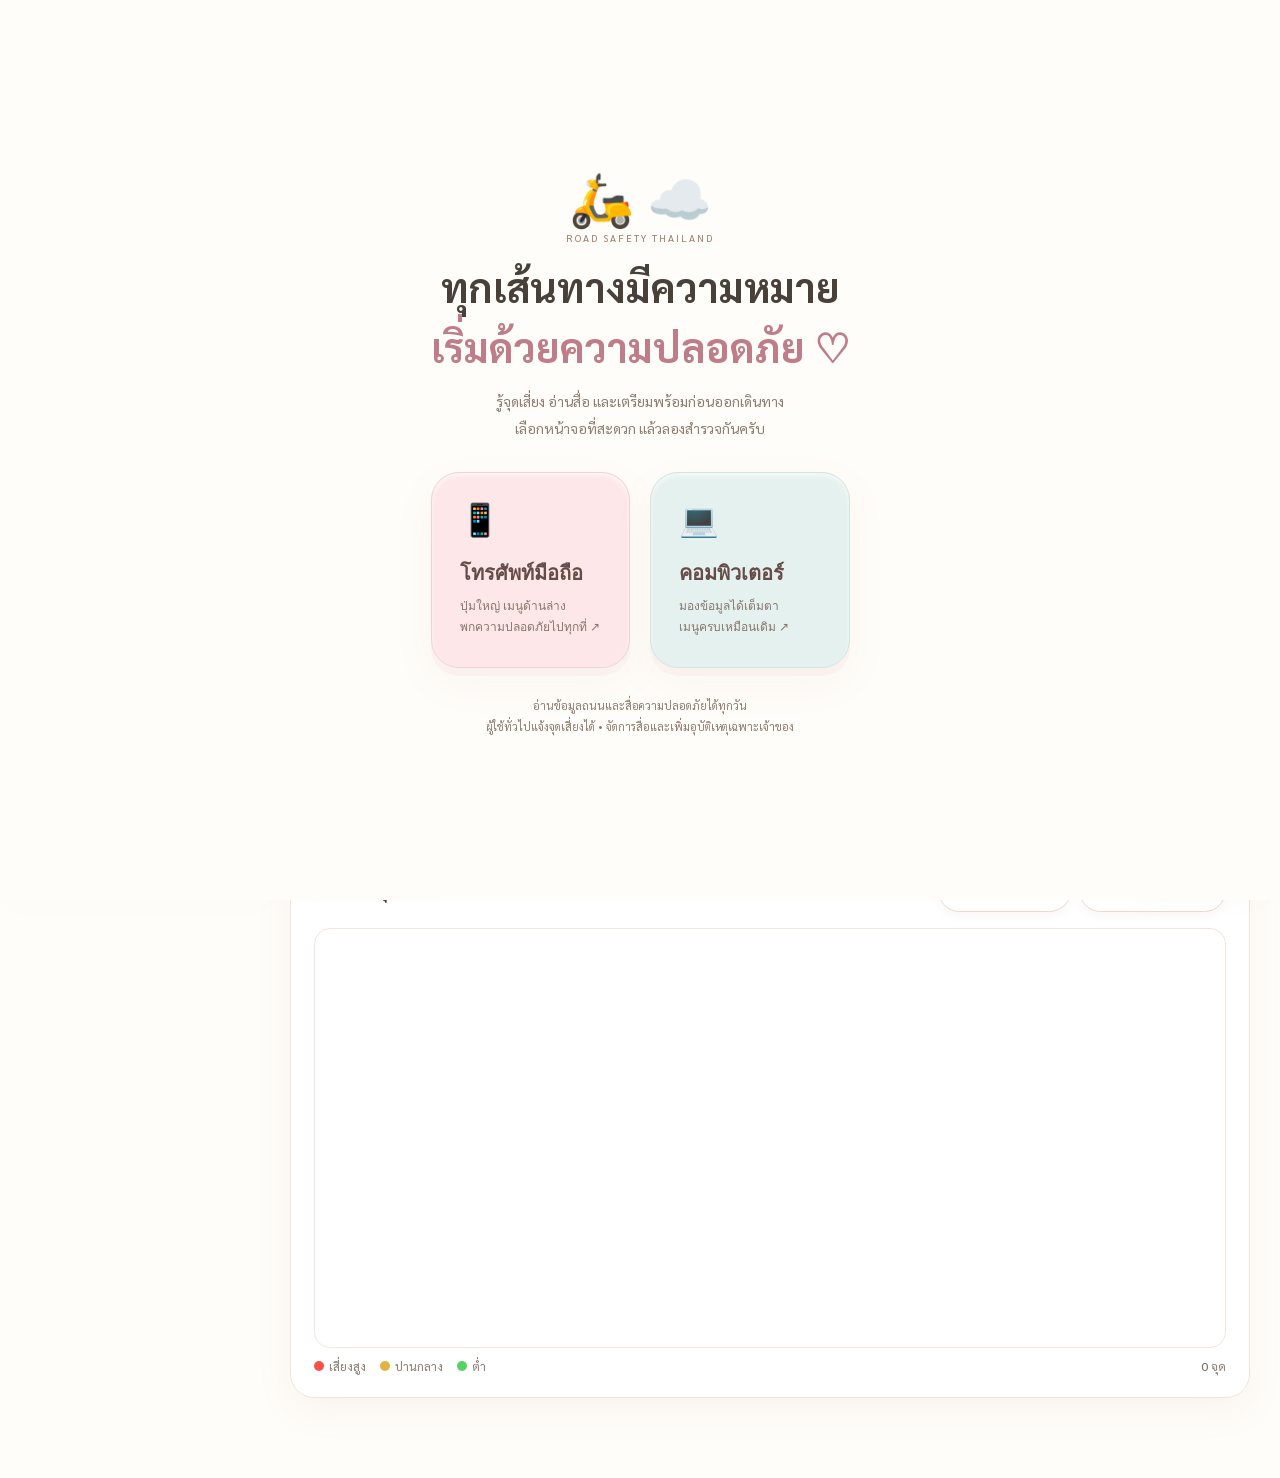
==== commit 91ffe5f3: "Publish official DOH statistics for all provinces and align home page totals" ====
--- a/index.html
+++ b/index.html
@@ -1106,9 +1106,9 @@
           <div class="stat-change up" id="statZonesChange">ดึงข้อมูลจาก Google Sheet</div>
         </div>
         <div class="stat-card">
-          <div class="stat-label">อุบัติเหตุรวมตามข้อมูลในชีต</div>
+          <div class="stat-label">อุบัติเหตุกรมทางหลวงทั่วประเทศ</div>
           <div class="stat-value" id="totalAccidents">—</div>
-          <div class="stat-change up">ตามข้อมูลในชีตสถิติ</div>
+          <div class="stat-change" id="dashboardAccidentSource">กำลังโหลดข้อมูลทางการ…</div>
         </div>
         <div class="stat-card">
           <div class="stat-label">รายงานรอตรวจสอบ</div>
@@ -1116,12 +1116,13 @@
           <div class="stat-change">รายงานทั้งหมดที่ยังรอตรวจสอบ</div>
         </div>
         <div class="stat-card">
-          <div class="stat-label">จังหวัดที่มีข้อมูล</div>
+          <div class="stat-label">จังหวัดที่มีข้อมูลจุดเสี่ยง</div>
           <div class="stat-value" id="provinceDataCount">—</div>
           <div class="stat-change down">รองรับการแจ้งครบ 77 จังหวัด</div>
         </div>
       </div>
 
+      <p id="officialHomeStatus" style="font-size:12px;color:var(--text2)">กำลังโหลดสถิติกรมทางหลวง…</p>
       <div class="grid-2" style="margin-bottom:24px">
         <div class="card">
           <div class="card-header">
@@ -1394,14 +1395,18 @@
     <!-- ===== ACCIDENTS ===== -->
     <div class="section" id="page-accidents">
       <div class="api-note">
-        📡 ข้อมูลสถิติอุบัติเหตุ — ดึงจาก Google Sheet "สถิติ" แบบ Real-time
-        <button class="btn btn-secondary btn-sm" onclick="loadStats()" style="margin-left:10px">🔄 โหลดใหม่</button>
+        📡 สถิติทางการ TRAMS / กรมทางหลวง • ตรวจต้นทางอัตโนมัติทุกวัน
+        <button class="btn btn-secondary btn-sm" onclick="loadStats()" style="margin-left:10px">🔄 โหลดผลล่าสุด</button>
       </div>
 
-      <!-- ✅ DYNAMIC STAT CARDS — ดึงจาก Sheet "สถิติ" -->
+      <p id="officialLoadStatus" role="status">กำลังโหลดข้อมูลทางการ…</p>
+      <p id="officialMetadata" style="font-size:12px;line-height:1.8"></p>
+      <p id="officialFreshness" style="font-size:12px;color:var(--text2)"></p>
+      <p style="font-size:12px">เฉพาะโครงข่ายกรมทางหลวง ไม่ครอบคลุมทุกถนนและไม่ใช่สถิติเฉพาะไรเดอร์</p>
+      <div class="filter-row"><label for="officialProvince">เลือกจังหวัด</label><select id="officialProvince"><option value="">ทุกจังหวัด</option></select><a class="map-link" href="https://datagov.mot.go.th/dataset/roadaccident" target="_blank" rel="noopener noreferrer">ดูแหล่งข้อมูลทางการ ↗</a></div>
       <div class="stat-grid" style="margin-bottom:20px">
         <div class="stat-card">
-          <div class="stat-label">อุบัติเหตุรวมตามข้อมูลในชีต</div>
+          <div class="stat-label">ระเบียนอุบัติเหตุกรมทางหลวง</div>
           <div class="stat-value risk-high" id="statTotalAccidents">—</div>
           <div class="stat-change up" id="statAccidentsChange">กำลังโหลด...</div>
         </div>
@@ -1416,19 +1421,19 @@
           <div class="stat-change" id="statInjuredChange">กำลังโหลด...</div>
         </div>
         <div class="stat-card">
-          <div class="stat-label">รถจักรยานยนต์ (สัดส่วนเฉลี่ย)</div>
+          <div class="stat-label">สัดส่วนเหตุที่มีรถจักรยานยนต์</div>
           <div class="stat-value" id="statAvgRatio">—</div>
-          <div class="stat-change" id="statRatioChange">ของอุบัติเหตุทั้งหมด</div>
+          <div class="stat-change" id="statRatioChange">ของระเบียนเหตุในชุดที่เลือก</div>
         </div>
       </div>
 
       <div class="grid-2" style="margin-bottom:20px">
         <div class="card">
-          <!-- ✅ DYNAMIC TABLE — ดึงจาก Sheet "สถิติ" -->
+          <!-- Official province records -->
           <div class="card-header">
             <div>
               <div class="card-title">สถิติรายจังหวัดที่มีข้อมูล</div>
-              <div class="card-sub" id="statsYearLabel">จาก Google Sheet "สถิติ"</div>
+              <div class="card-sub" id="statsYearLabel">ข้อมูลทางการกรมทางหลวง</div>
             </div>
           </div>
           <div class="table-wrap">
@@ -1440,7 +1445,7 @@
                   <th>เสียชีวิต</th>
                   <th>บาดเจ็บสาหัส</th>
                   <th>สัดส่วน จยย.</th>
-                  <th>แหล่งข้อมูล</th>
+                  <th>เหตุล่าสุดที่พบ</th>
                 </tr>
               </thead>
               <tbody id="statsTableBody">
@@ -1448,7 +1453,7 @@
                   <td colspan="6" style="text-align:center;padding:40px;color:var(--text3)">
                     <div style="display:flex;flex-direction:column;align-items:center;gap:8px">
                       <span style="font-size:24px">⏳</span>
-                      <span>กำลังโหลดข้อมูลจาก Google Sheet...</span>
+                      <span>กำลังโหลดข้อมูลทางการ...</span>
                     </div>
                   </td>
                 </tr>
@@ -1458,16 +1463,9 @@
         </div>
 
         <div class="card">
-          <div class="card-header"><div class="card-title">สาเหตุหลักอุบัติเหตุ</div></div>
-          <div style="margin-top:4px">
-            <div class="risk-bar-container"><div class="risk-bar-label">ขับเร็วเกิน</div><div class="risk-bar-track"><div class="risk-bar-fill" style="width:82%;background:#F85149"></div></div><div class="risk-bar-val">82%</div></div>
-            <div class="risk-bar-container"><div class="risk-bar-label">เมาแล้วขับ</div><div class="risk-bar-track"><div class="risk-bar-fill" style="width:41%;background:#E3B341"></div></div><div class="risk-bar-val">41%</div></div>
-            <div class="risk-bar-container"><div class="risk-bar-label">ตัดหน้ากระชั้น</div><div class="risk-bar-track"><div class="risk-bar-fill" style="width:35%;background:#E3B341"></div></div><div class="risk-bar-val">35%</div></div>
-            <div class="risk-bar-container"><div class="risk-bar-label">ไม่สวมหมวก</div><div class="risk-bar-track"><div class="risk-bar-fill" style="width:28%;background:#58A6FF"></div></div><div class="risk-bar-val">28%</div></div>
-            <div class="risk-bar-container"><div class="risk-bar-label">ถนนไม่ดี</div><div class="risk-bar-track"><div class="risk-bar-fill" style="width:19%;background:#56D364"></div></div><div class="risk-bar-val">19%</div></div>
-            <div class="risk-bar-container"><div class="risk-bar-label">หลับใน</div><div class="risk-bar-track"><div class="risk-bar-fill" style="width:14%;background:#56D364"></div></div><div class="risk-bar-val">14%</div></div>
-          </div>
-          <div style="margin-top:16px;font-size:11px;color:var(--text3)" id="statsCauseSource">ที่มา: กรมทางหลวง / สรจ. / รายงานอุบัติเหตุทางถนน</div>
+          <div class="card-header"><div class="card-title">มูลเหตุสันนิษฐานที่พบบ่อย</div></div>
+          <div id="statsCauses">กำลังโหลดข้อมูลทางการ…</div>
+          <p style="font-size:11px;color:var(--text3)" id="statsCauseSource">ที่มา: กระทรวงคมนาคม / TRAMS / กรมทางหลวง</p>
         </div>
       </div>
     </div>
@@ -1583,8 +1581,7 @@
         <div class="config-area">
           <strong>Sheet 1: "จุดเสี่ยง"</strong><br>
           คอลัมน์: timestamp | จังหวัด | อำเภอ | ชื่อจุด | ประเภท | ละติจูด | ลองจิจูด | ระดับความเสี่ยง | รายละเอียด | รูปภาพ | ผู้แจ้ง | สถานะ<br><br>
-          <strong>Sheet 2: "สถิติ"</strong><br>
-          คอลัมน์: stat_id | ปี พ.ศ. | จังหวัด | อุบัติเหตุรวม | ผู้เสียชีวิต | บาดเจ็บสาหัส | สัดส่วน จยย. (%) | แหล่งข้อมูล | หมายเหตุ
+          <strong>สถิติกรมทางหลวง</strong><br>นำเข้าจากข้อมูลทางการ TRAMS อัตโนมัติ ไม่ต้องกรอกชีทสถิติเอง
         </div>
       </div>
     </div>
@@ -1907,8 +1904,13 @@
       } catch(_) {}
     } else throw new Error((json && json.message) || 'API error');
   } catch(e) {
-    console.error('loadZones error:',e); zonesData = [];
-    renderZonesTable([]); renderRecentZones([]); updateDashboardStats([]);
+    console.error('loadZones error:',e);
+    if (!zonesData.length) {
+      document.getElementById('totalZones').textContent = '—';
+      document.getElementById('provinceDataCount').textContent = '—';
+      document.getElementById('recentZonesList').textContent = 'ยังโหลดข้อมูลจุดเสี่ยงไม่ได้';
+    }
+    document.getElementById('statZonesChange').textContent = zonesData.length ? 'โหลดใหม่ไม่สำเร็จ แสดงข้อมูลครั้งก่อน' : 'โหลดข้อมูลไม่สำเร็จ';
     showToast('⚠️ ดึงข้อมูลจุดเสี่ยงไม่ได้: ' + (e.message || e),'error');
   }
 }
@@ -1923,7 +1925,7 @@
   if (!el) return;
   const now = new Date();
   const timeStr = now.toLocaleTimeString('th-TH', { timeZone:'Asia/Bangkok', hour:'2-digit', minute:'2-digit', hour12:false });
-  el.textContent = '🕐 อัปเดตล่าสุด ' + timeStr + ' น.';
+  el.textContent = '🕐 ดึงข้อมูลจุดเสี่ยงล่าสุด ' + timeStr + ' น.';
   el.title = now.toLocaleString('th-TH', { timeZone:'Asia/Bangkok' });
 }
 
@@ -2112,128 +2114,7 @@
 }
 
 // ===== LOAD STATS (จาก Sheet "สถิติ") — หัวใจของการแก้ไข =====
-async function loadStats() {
-  const tbody = document.getElementById('statsTableBody');
-  if (!tbody) return;
-
-  // แสดง loading skeleton
-  tbody.innerHTML = `<tr><td colspan="6" style="text-align:center;padding:30px;color:var(--text3)">
-    <div style="display:flex;flex-direction:column;align-items:center;gap:8px">
-      <span style="width:20px;height:20px;border:2px solid var(--border2);border-top-color:var(--primary-light);border-radius:50%;animation:rptSpin 0.7s linear infinite;display:inline-block"></span>
-      <span style="font-size:13px">กำลังดึงข้อมูลจาก Google Sheet...</span>
-    </div>
-  </td></tr>`;
-
-  // Reset stat cards
-  ['statTotalAccidents','statTotalDeaths','statTotalInjured','statAvgRatio'].forEach(id => {
-    const el = document.getElementById(id); if (el) el.textContent = '...';
-  });
-
-  try {
-    const json = await apiGet('stats');
-
-    if (!json || json.status !== 'ok' || !Array.isArray(json.data)) {
-      throw new Error((json && json.message) || 'ไม่ได้รับข้อมูลจาก API');
-    }
-
-    // กรองแถวที่มีข้อมูลจังหวัด
-    const rows = json.data.filter(r => r['จังหวัด'] && String(r['จังหวัด']).trim() !== '');
-
-    if (!rows.length) {
-      tbody.innerHTML = `<tr><td colspan="6" style="text-align:center;padding:40px;color:var(--text3)">
-        <div class="empty-state"><div class="ei">📊</div>
-        <div class="et">ยังไม่มีข้อมูลใน Sheet "สถิติ"<br><span style="font-size:11px;margin-top:4px;display:block">ตรวจสอบโครงสร้างคอลัมน์ใน Sheet</span></div></div>
-      </td></tr>`;
-      ['statTotalAccidents','statTotalDeaths','statTotalInjured','statAvgRatio'].forEach(id => {
-        const el = document.getElementById(id); if (el) el.textContent = '—';
-      });
-      return;
-    }
-
-    // คำนวณ totals
-    let totalAcc = 0, totalDeath = 0, totalInjured = 0, ratioSum = 0, ratioCount = 0;
-    let years = new Set();
-
-    rows.forEach(r => {
-      totalAcc     += parseInt(r['อุบัติเหตุรวม'])    || 0;
-      totalDeath   += parseInt(r['ผู้เสียชีวิต'])      || 0;
-      totalInjured += parseInt(r['บาดเจ็บสาหัส'])      || 0;
-      const ratio = parseFloat(r['สัดส่วน จยย. (%)']);
-      if (!isNaN(ratio)) { ratioSum += ratio; ratioCount++; }
-      if (r['ปี พ.ศ.']) years.add(String(r['ปี พ.ศ.']).trim());
-    });
-
-    // อัปเดต stat cards
-    document.getElementById('statTotalAccidents').textContent = totalAcc.toLocaleString();
-    document.getElementById('statTotalDeaths').textContent    = totalDeath.toLocaleString();
-    document.getElementById('statTotalInjured').textContent   = totalInjured.toLocaleString();
-    document.getElementById('statAvgRatio').textContent       = ratioCount ? Math.round(ratioSum / ratioCount) + '%' : '—';
-
-    // อัปเดต dashboard stat card ด้วย
-    document.getElementById('totalAccidents').textContent = totalAcc.toLocaleString();
-    updateLastSyncTime();
-
-    // อัปเดต label ปี
-    const yearLabel = document.getElementById('statsYearLabel');
-    if (yearLabel && years.size) yearLabel.textContent = 'ข้อมูลปี พ.ศ. ' + [...years].sort().join(', ');
-
-    // อัปเดต source
-    const sources = [...new Set(rows.map(r => r['แหล่งข้อมูล']).filter(Boolean))];
-    const causeSource = document.getElementById('statsCauseSource');
-    if (causeSource && sources.length) causeSource.textContent = 'ที่มา: ' + sources.join(', ');
-
-    // เรียงตาม อุบัติเหตุรวม มากสุดก่อน
-    rows.sort((a, b) => (parseInt(b['อุบัติเหตุรวม'])||0) - (parseInt(a['อุบัติเหตุรวม'])||0));
-
-    // คำนวณ max เพื่อทำ mini bar
-    const maxAcc = Math.max(...rows.map(r => parseInt(r['อุบัติเหตุรวม'])||0), 1);
-
-    // render ตาราง
-    tbody.innerHTML = rows.map((r, i) => {
-      const acc     = parseInt(r['อุบัติเหตุรวม'])    || 0;
-      const death   = parseInt(r['ผู้เสียชีวิต'])      || 0;
-      const injured = parseInt(r['บาดเจ็บสาหัส'])      || 0;
-      const ratio   = parseFloat(r['สัดส่วน จยย. (%)']);
-      const source  = r['แหล่งข้อมูล'] || '—';
-      const barW    = Math.round((acc / maxAcc) * 100);
-
-      // Badge ระดับตามตัวเลขอุบัติเหตุ
-      let levelBadge = '';
-      if (i === 0) levelBadge = '<span class="badge badge-danger">สูงมาก</span>';
-      else if (i === 1) levelBadge = '<span class="badge badge-danger">สูง</span>';
-      else if (acc >= 700) levelBadge = '<span class="badge badge-warning">ปานกลาง</span>';
-      else levelBadge = '<span class="badge badge-success">ต่ำ</span>';
-
-      return `<tr>
-        <td style="color:var(--text);font-weight:500">${r['จังหวัด']||'—'}</td>
-        <td>
-          <div style="display:flex;align-items:center;gap:8px">
-            <span style="font-weight:600;color:var(--text)">${acc.toLocaleString()}</span>
-            <div style="flex:1;height:4px;background:var(--bg4);border-radius:2px;overflow:hidden;min-width:40px">
-              <div style="width:${barW}%;height:100%;background:var(--primary);border-radius:2px"></div>
-            </div>
-          </div>
-        </td>
-        <td style="color:#F85149;font-weight:600">${death.toLocaleString()}</td>
-        <td style="color:#E3B341">${injured.toLocaleString()}</td>
-        <td><span style="font-family:monospace;color:#58A6FF">${isNaN(ratio)?'—':ratio.toFixed(1)+'%'}</span></td>
-        <td><span style="font-size:11px;color:var(--text3)">${source}</span></td>
-      </tr>`;
-    }).join('');
-
-  } catch(e) {
-    console.error('loadStats error:', e);
-    tbody.innerHTML = `<tr><td colspan="6" style="text-align:center;padding:30px">
-      <div style="color:#F85149;font-size:13px;margin-bottom:8px">❌ ดึงข้อมูลไม่สำเร็จ</div>
-      <div style="color:var(--text3);font-size:12px">${e.message || e}</div>
-      <button onclick="loadStats()" class="btn btn-secondary btn-sm" style="margin-top:12px">🔄 ลองใหม่</button>
-    </td></tr>`;
-    ['statTotalAccidents','statTotalDeaths','statTotalInjured','statAvgRatio'].forEach(id => {
-      const el = document.getElementById(id); if (el) el.textContent = '—';
-    });
-    showToast('⚠️ ดึงข้อมูลสถิติไม่ได้: ' + (e.message||e), 'error');
-  }
-}
+async function loadStats() { return window.RoadOfficialStats.load(); }
 
 // ===== DASHBOARD MAP =====
 let dashMap = null, dashMarkers = [], dashUserMarker = null;
@@ -2851,7 +2732,7 @@
 </script><script>
 function fitSharkyReader(){const image=document.getElementById('sharkyReaderImage');if(!image.naturalWidth)return;const padding=window.innerWidth<550?20:32;const maxWidth=Math.min(960,window.innerWidth*.96)-padding;const maxHeight=Math.max(180,window.innerHeight-190);const scale=Math.min(1,maxWidth/image.naturalWidth,maxHeight/image.naturalHeight);document.getElementById('sharkyReader').style.width=(Math.ceil(image.naturalWidth*scale)+padding)+'px';}
 document.getElementById('sharkyReaderImage').addEventListener('load',fitSharkyReader);window.addEventListener('resize',fitSharkyReader);
-</script><script src="site/owner-config.js"></script><script src="site/media-core.js"></script><script src="site/owner-media.js"></script>
+</script><script src="site/official-stats.js"></script><script src="site/owner-config.js"></script><script src="site/media-core.js"></script><script src="site/owner-media.js"></script>
 </body>
 </html>
 
